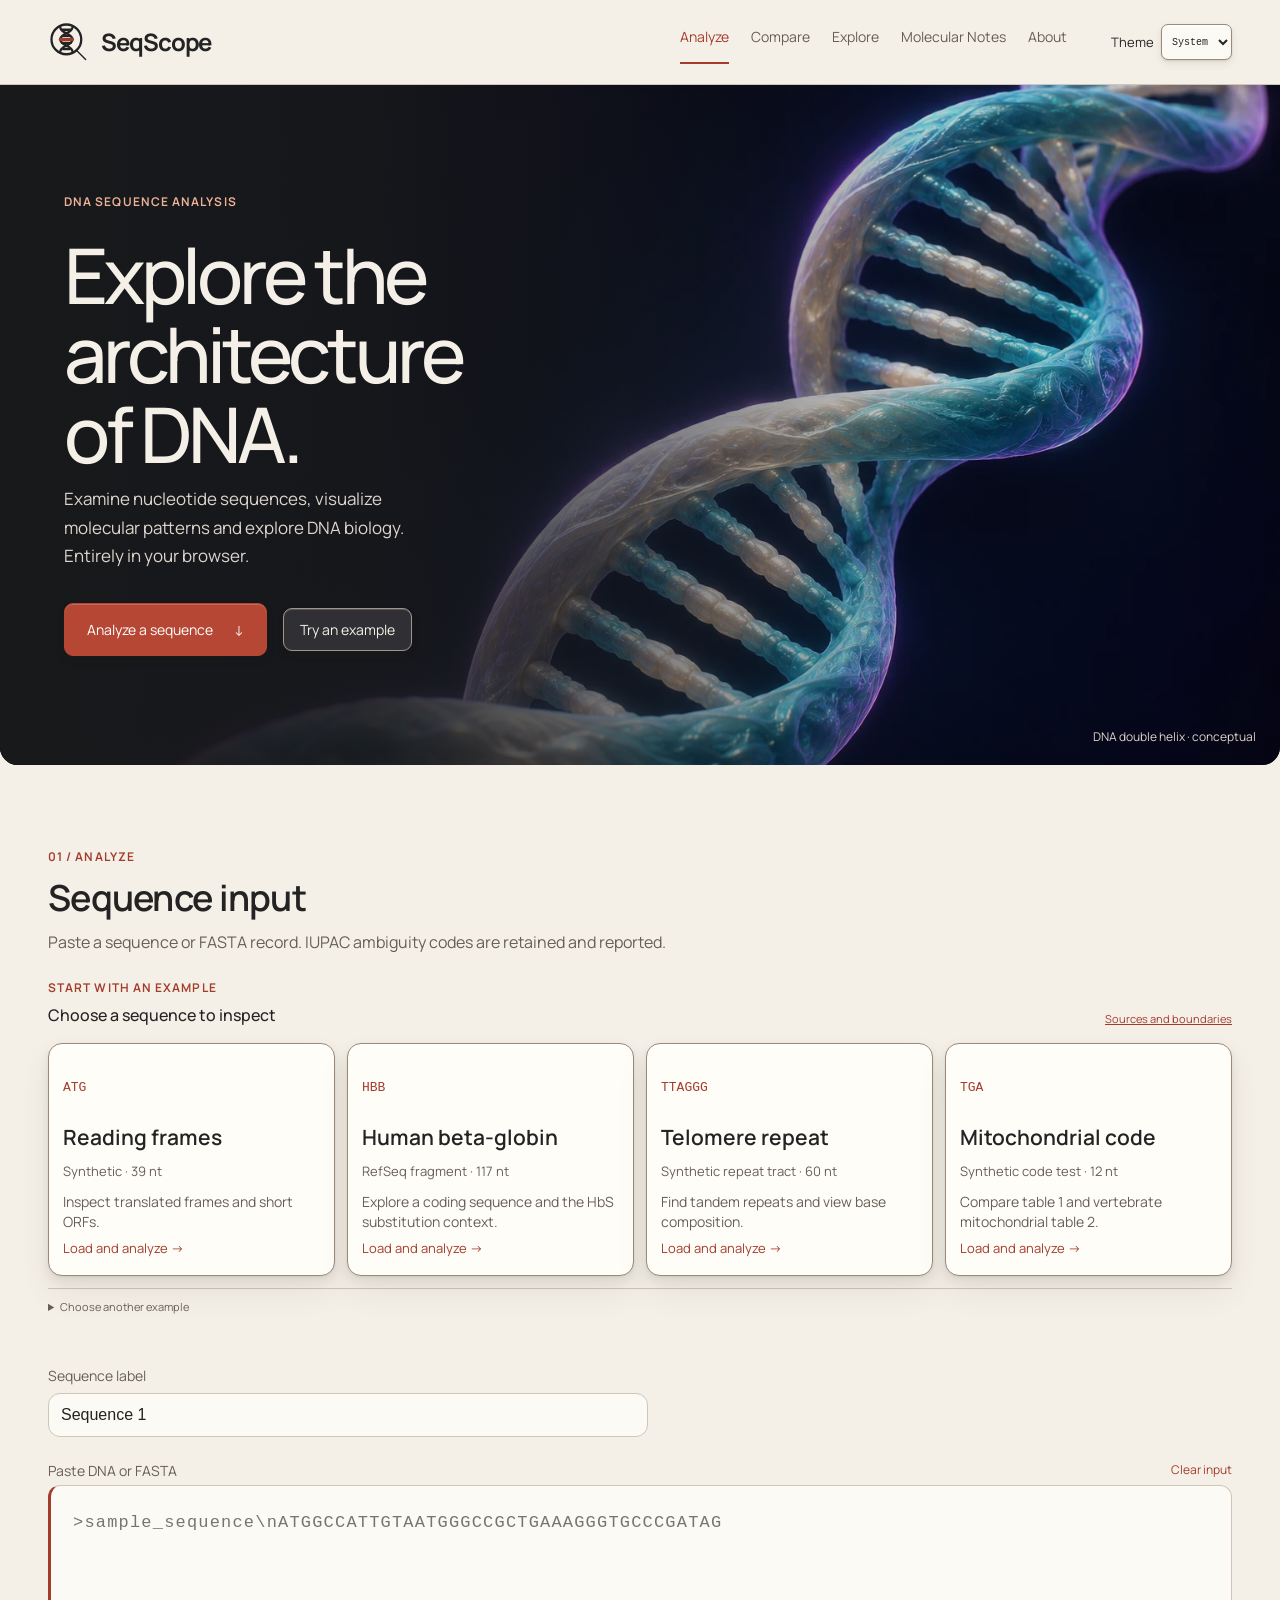
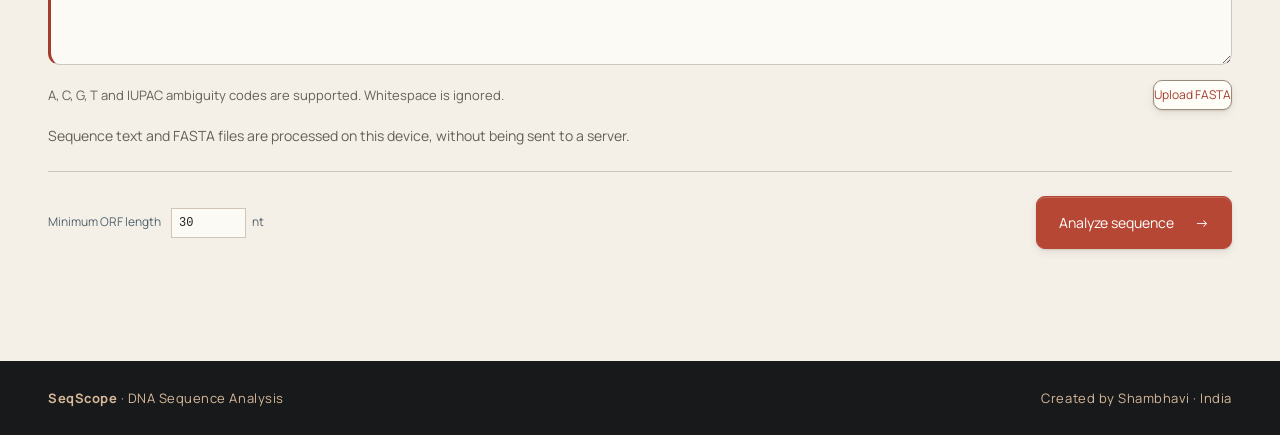
==== index.html @ b11b8412 "Correct molecular captions and implement verified teaching schematics" ====
<!doctype html>
<html lang="en">
<head>
  <meta charset="utf-8">
  <meta name="viewport" content="width=device-width, initial-scale=1">
  <meta name="theme-color" content="#18191b">
  <meta name="description" content="A local DNA analysis workspace for sequence composition, motifs, translation, ORFs and pairwise alignment.">
  <link rel="icon" href="assets/favicon.svg" type="image/svg+xml">
  <title>SeqScope | DNA Sequence Analysis</title>
  <script src="src/theme.js?v=readiness-1"></script>
  <link rel="stylesheet" href="styles.css?v=20261106-4">
<link rel="stylesheet" href="experience.css?v=1"><link rel="stylesheet" href="visual.css?v=release-2"><link rel="stylesheet" href="seqscope.css?v=caption-diagrams-2"><meta property="og:title" content="SeqScope | DNA Sequence Analysis"><meta property="og:description" content="Explore the architecture of DNA with browser-local sequence analysis."></head>
<body>
  <header class="topbar">
    <a class="brand" href="#analyze" aria-label="SeqScope home"><svg class="brand-mark" viewBox="0 0 48 48" aria-hidden="true"><circle class="scope-ring" cx="21" cy="21" r="17"/><path class="scope-handle" d="m33 34 10 10"/><g class="scope-dna"><path d="M14 7c0 7 14 7 14 14S14 28 14 35M28 7c0 7-14 7-14 14s14 7 14 14"/><path class="scope-pairs" d="M16 10h10m-9 7h8m-9 8h10m-9 7h8"/></g><path class="scope-target" d="M14 21h14"/></svg><span>Seq<span class="word-scope">Scope</span></span></a>
    <nav aria-label="Primary navigation"><a href="#analyze" data-route-link="analyze">Analyze</a><a href="#compare" data-route-link="compare">Compare</a><a href="#explore" data-route-link="explore">Explore</a><a href="#notes" data-route-link="notes">Molecular Notes</a><a href="#about" data-route-link="about">About</a></nav>
    <label class="theme-control" for="theme-select"><span>Theme</span><select id="theme-select" aria-label="Colour theme"><option value="system">System</option><option value="light">Light</option><option value="dark">Dark</option></select></label><span class="local-status"><i></i> LOCAL ANALYSIS</span>
  </header>
  <main id="top">
    <div class="app-view" id="view-analyze" data-view="analyze">
    <section class="intro">
      <div><p class="eyebrow">DNA SEQUENCE ANALYSIS</p><h1>Explore the<br>architecture<br>of DNA.</h1><p class="lede">Examine nucleotide sequences, visualize molecular patterns and explore DNA biology. Entirely in your browser.</p><div class="intro-actions"><a class="primary-button" href="#analysis">Analyze a sequence <span>↓</span></a><button class="secondary-button" id="try-example">Try an example</button></div></div>
<figure class="hero-art"><img src="assets/helix-hero.webp" width="1536" height="1024" alt="Conceptual artwork of a DNA double helix"><figcaption>DNA double helix · conceptual</figcaption></figure>
    </section>
    <section class="workspace" id="analysis" aria-labelledby="input-heading">
      <div class="section-head"><div><p class="eyebrow">01 / ANALYZE</p><h2 id="input-heading">Sequence input</h2><p class="section-copy">Paste a sequence or FASTA record. IUPAC ambiguity codes are retained and reported.</p></div></div>
      <div class="example-library"><div class="example-library-head"><div><p class="eyebrow">START WITH AN EXAMPLE</p><h3>Choose a sequence to inspect</h3></div><a href="#example-sources" class="subtle-link">Sources and boundaries</a></div><div class="example-cards"><button class="example-card" data-example="synthetic"><span class="example-glyph glyph-frame">ATG</span><strong>Reading frames</strong><small>Synthetic · 39 nt</small><span>Inspect translated frames and short ORFs.</span><b>Load and analyze →</b></button><button class="example-card" data-example="hbb"><span class="example-glyph glyph-hbb">HBB</span><strong>Human beta-globin</strong><small>RefSeq fragment · 117 nt</small><span>Explore a coding sequence and the HbS substitution context.</span><b>Load and analyze →</b></button><button class="example-card" data-example="telomere"><span class="example-glyph glyph-repeat">TTAGGG</span><strong>Telomere repeat</strong><small>Synthetic repeat tract · 60 nt</small><span>Find tandem repeats and view base composition.</span><b>Load and analyze →</b></button><button class="example-card" data-example="mt-code"><span class="example-glyph glyph-code">TGA</span><strong>Mitochondrial code</strong><small>Synthetic code test · 12 nt</small><span>Compare table 1 and vertebrate mitochondrial table 2.</span><b>Load and analyze →</b></button></div><details class="example-select-advanced"><summary>Choose another example</summary><div class="inline-controls"><select id="example-select"><option value="synthetic">Synthetic teaching sequence</option><option value="hbb">Human HBB reference coding fragment</option><option value="hbb-mut">Human HBB fragment with one coding variant</option><option value="telomere">Synthetic telomere repeat tract</option><option value="mt-code">Synthetic mitochondrial-code demonstration</option></select><button id="load-example" class="text-button">Load example</button><a href="#example-sources" class="subtle-link">Source details</a></div></details></div>
      <label class="field-label" for="sequence-name">Sequence label</label><input id="sequence-name" class="name-input" maxlength="80" value="Sequence 1" autocomplete="off">
      <div class="input-label-row"><label class="field-label" for="sequence-input">Paste DNA or FASTA</label><button id="clear-input" class="text-button" type="button">Clear input</button></div><textarea id="sequence-input" spellcheck="false" placeholder=">sample_sequence\nATGGCCATTGTAATGGGCCGCTGAAAGGGTGCCCGATAG" aria-describedby="input-help"></textarea>
      <div class="input-footer"><span id="input-help">A, C, G, T and IUPAC ambiguity codes are supported. Whitespace is ignored.</span><label class="upload-button" for="fasta-file">Upload FASTA<input id="fasta-file" type="file" accept=".fa,.fasta,.fna,.txt,text/plain" hidden></label></div>
      <p class="input-privacy">Sequence text and FASTA files are processed on this device, without being sent to a server.</p>
      <div class="controls"><label for="min-orf">Minimum ORF length <input id="min-orf" type="number" min="1" max="1000000" value="30"> nt</label><button id="analyze-btn" class="primary-button">Analyze sequence <span>→</span></button></div>
      <p id="error-message" class="error" role="alert" hidden></p>
    </section>
    </div>
    <div class="app-view" id="view-compare" data-view="compare" hidden><section class="workspace"><div class="section-head"><div><p class="eyebrow">SEQUENCE COMPARISON</p><h2>Compare two sequences</h2><p class="section-copy">Align complete inputs and inspect substitutions, gaps, and identity.</p></div></div><details class="compare-tool" id="compare" open><summary><span><small>GLOBAL ALIGNMENT</small>Needleman–Wunsch</span><span class="summary-hint">match +2 · mismatch −1 · gap −2</span></summary>
      <p class="note">A global alignment places both full sequences in one alignment. Scores: match +2, mismatch −1, gap −2. IUPAC symbols are compared literally. Each input is limited to 1,500 nt.</p>
      <div class="compare-inputs"><label class="field-label">Sequence A<textarea id="compare-a" class="small-sequence" spellcheck="false" placeholder="Paste first DNA sequence"></textarea></label><label class="field-label">Sequence B<textarea id="compare-b" class="small-sequence" spellcheck="false" placeholder="Paste second DNA sequence"></textarea></label></div>
      <div class="compare-actions"><button id="compare-btn" class="secondary-button">Align sequences</button><p id="compare-error" class="error" role="alert" hidden></p></div><div id="comparison-results" class="comparison-results" hidden></div>
    </details></section></div>
    <div class="app-view" id="view-analyze-results" data-view="analyze" hidden>
    <section id="results" class="results" hidden aria-live="polite">
      <div class="results-title"><div><p class="eyebrow">03 / RESULTS</p><h2 id="result-name">Sequence analysis</h2></div><div class="export-actions"><button id="copy-btn" class="secondary-button">Copy summary</button><button id="csv-btn" class="secondary-button">Download CSV</button><button id="fasta-btn" class="secondary-button">Download FASTA</button><button id="print-btn" class="secondary-button">Print report</button></div></div>
      <p id="export-status" class="note export-status" role="status" hidden></p>
      <div class="metrics" id="metrics"></div><div class="interpretation" id="interpretation"></div>
      <div class="result-grid"><article class="panel composition-panel"><div class="panel-head"><div><p class="eyebrow">COMPOSITION</p><h3>Nucleotide profile</h3></div><span class="unit">Full input distribution</span></div><div class="composition-layout"><div id="composition-chart" class="composition-chart" role="img" aria-label="Nucleotide composition chart"></div><div id="composition-legend" class="legend"></div></div><p class="note" id="composition-note"></p></article>
      <article class="panel"><div class="panel-head"><div><p class="eyebrow">STRANDS</p><h3>Transformations</h3></div></div><div id="transformations" class="transform-list"></div><p class="note">Coding-strand substitution and template-strand transcription are separate operations; both RNA sequences are shown 5′ to 3′. All DNA inputs are read 5′ to 3′. Template transcription reverse-complements the input before T-to-U substitution.</p></article></div>
      <div class="result-grid"><article class="panel gc-panel"><div class="panel-head"><div><p class="eyebrow">WINDOW PROFILE</p><h3>GC content</h3></div><label class="window-control">Window <input id="gc-window" type="number" min="3" value="30"> nt</label></div><div id="gc-chart" class="gc-chart"></div><p class="note">Each point is a complete window advanced by one nucleotide. Ambiguous bases are omitted from that window's denominator.</p></article>
      <article class="panel orf-panel"><div class="panel-head"><div><p class="eyebrow">CANDIDATE REGIONS</p><h3>Open reading frames</h3></div><span class="unit">ATG → in-frame stop</span></div><div id="orf-map"></div><p id="orf-interpretation" class="note"></p></article></div>
      <article class="panel frames-panel"><div class="panel-head"><div><p class="eyebrow">TRANSLATION</p><h3>Six reading frames</h3></div><label class="unit" for="genetic-code">Genetic code <select id="genetic-code"><option value="1">Table 1 · Standard</option><option value="2">Table 2 · Vertebrate mitochondrial</option></select></label></div><p class="note">Select a codon to inspect its translation and locate its nucleotides. Translation depends on the organism and cellular compartment. These are computational translations, not evidence of protein expression.</p><div id="codon-inspection" class="codon-inspection" aria-live="polite">Select a triplet below to inspect its translation.</div><div id="frames"></div></article>
      <div class="result-grid"><article class="panel"><div class="panel-head"><div><p class="eyebrow">CODON COUNTS</p><h3>Codon usage by frame</h3></div></div><label class="field-label" for="codon-frame">Reading frame</label><select id="codon-frame"><option>+1</option><option>+2</option><option>+3</option><option>−1</option><option>−2</option><option>−3</option></select><div id="codon-usage"></div></article>
      <article class="panel"><div class="panel-head"><div><p class="eyebrow">PATTERNS</p><h3>Motifs and repeats</h3></div></div><label class="field-label" for="motif-input">Exact motif (literal IUPAC symbols)</label><div class="inline-controls"><input id="motif-input" class="motif-input" value="ATG" maxlength="40"><label class="check-label"><input type="checkbox" id="motif-reverse"> Search reverse complement</label><button id="motif-btn" class="secondary-button">Find</button></div><p class="note">IUPAC codes match as literal symbols in this exact search. Ambiguous bases are not expanded.</p><div id="motif-results" class="motif-results"></div><div id="repeat-results" class="repeat-results"></div></article></div>
      <article class="panel sequence-panel" id="sequence-panel"><div class="panel-head"><div><p class="eyebrow">SEQUENCE VIEWER</p><h3>Positions, codons and complementary strand</h3></div><span id="sequence-length" class="unit"></span></div><p class="note">Top strand reads 5′ to 3′. Complement runs antiparallel, 3′ to 5′. Select a base or codon for details.</p><p id="sequence-inspector" class="inspector" aria-live="polite">Select a nucleotide or codon.</p><div id="sequence-view" class="sequence-view"></div></article>
      <div id="fasta-records" class="fasta-records" hidden></div>
    </section></div>
    <div class="app-view" id="view-notes" data-view="notes" hidden><section id="molecular-notes" class="editorial-section"><div class="gallery-intro"><div><h2>Inside the language of DNA.</h2><p>A curated collection of essential molecular biology concepts, with concise explanations and links to trusted scientific resources for further reading.</p><a class="secondary-button" href="#explore">Try the interactive explorers →</a></div><figure><img src="assets/chromatin-editorial.webp" width="1536" height="1024" loading="lazy" alt="Conceptual illustration of DNA wrapping around nucleosome-like histone assemblies"><figcaption>Molecular illustration · Not to scale</figcaption></figure></div><div class="notes-view-control" role="tablist" aria-label="Molecular Notes view"><button type="button" id="notes-reading" role="tab" data-notes-mode="reading" aria-selected="true" aria-controls="notes-reading-panel" tabindex="0">Reading</button><button type="button" id="notes-overview" role="tab" data-notes-mode="overview" aria-selected="false" aria-controls="notes-overview-panel" tabindex="-1">Overview</button></div><div id="notes-overview-panel" role="tabpanel" aria-labelledby="notes-overview" tabindex="0" hidden></div><div id="notes-reading-panel" role="tabpanel" aria-labelledby="notes-reading" tabindex="0"><section id="genetics-life" class="editorial-section life-section"><div class="section-head"><div><h2>Genetics in everyday life</h2><p class="section-copy">Examples of genetic variation interacting with cell biology and environment. These stories do not predict an individual's traits.</p></div></div>
      <div class="life-grid"><article class="life-card" id="note-lactase" data-summary="Regulatory changes can preserve lactase production into adulthood."><p class="eyebrow">DIGESTION</p><h3>Lactase persistence</h3><p>Adult lactase production is associated with regulatory variants in an enhancer within <i>MCM6</i> that influences nearby <i>LCT</i> expression. Different persistence-associated variants arose in distinct populations; the European −13910C&gt;T variant is not a universal marker.</p><div class="further-reading" role="group" aria-label="Further reading: Lactase persistence"><p class="reading-label">Further reading</p><ul><li><a href="https://pmc.ncbi.nlm.nih.gov/articles/PMC12336946/" target="_blank" rel="noreferrer">The molecular basis of lactase persistence · Cohen et al.<span aria-hidden="true">&nbsp;↗</span></a></li><li><a data-source="21836184" href="https://doi.org/10.1093/molbev/msr190" target="_blank" rel="noreferrer">Lactase persistence across the Indian subcontinent · Gallego Romero et al., 2012<span aria-hidden="true">&nbsp;↗</span></a></li></ul></div></article><article class="life-card" id="note-caffeine" data-summary="Enzymes, environment and genetic variation shape caffeine metabolism."><p class="eyebrow">METABOLISM</p><h3>Caffeine processing</h3><p><i>CYP1A2</i> encodes a major enzyme involved in caffeine metabolism. Genetic differences can contribute to enzyme activity, while smoking, medicines, diet, and other conditions can also affect it. A variant alone cannot predict how an individual will feel after caffeine.</p><div class="further-reading" role="group" aria-label="Further reading: Caffeine processing"><p class="reading-label">Further reading</p><ul><li><a href="https://pubmed.ncbi.nlm.nih.gov/10233211/" target="_blank" rel="noreferrer">CYP1A2 variation and caffeine metabolism<span aria-hidden="true">&nbsp;↗</span></a></li></ul></div></article><article class="life-card" id="note-olfaction" data-summary="Olfactory-receptor variation contributes to differences in aroma perception."><p class="eyebrow">SENSORY PERCEPTION</p><h3>Coriander aroma perception</h3><p>A genome-wide association study linked a variant near olfactory-receptor genes, including <i>OR6A2</i>, to reported soapy aroma perception in a European-ancestry cohort. The association was modest and does not determine whether someone likes coriander.</p><div class="further-reading" role="group" aria-label="Further reading: Coriander aroma perception"><p class="reading-label">Further reading</p><ul><li><a href="https://link.springer.com/article/10.1186/2044-7248-1-22" target="_blank" rel="noreferrer">Genetic variation in coriander aroma perception · Eriksson et al.<span aria-hidden="true">&nbsp;↗</span></a></li></ul></div></article><article class="life-card" id="note-pigmentation" data-summary="Many genes influence pigmentation; eye and skin colour are distinct traits."><p class="eyebrow">PIGMENTATION</p><h3>Pigmentation involves many genes</h3><p>Variation near <i>HERC2</i> can influence expression of <i>OCA2</i>, which affects melanin production. Many genes contribute to eye colour, so simple dominant-recessive charts cannot capture the full range of human variation. Skin pigmentation is a distinct trait; collaborative research on South Asian cohorts has linked variation in <i>SLC24A5</i> to skin pigmentation.</p><div class="further-reading" role="group" aria-label="Further reading: Pigmentation involves many genes"><p class="reading-label">Further reading</p><ul><li><a href="https://medlineplus.gov/genetics/understanding/traits/eyecolor/" target="_blank" rel="noreferrer">The genetics of eye colour · MedlinePlus Genetics<span aria-hidden="true">&nbsp;↗</span></a></li><li><a data-source="24244186" href="https://doi.org/10.1371/journal.pgen.1003912" target="_blank" rel="noreferrer">SLC24A5 and South Asian skin pigmentation · Basu Mallick et al., 2013<span aria-hidden="true">&nbsp;↗</span></a></li></ul></div></article><article class="life-card" id="note-hbb" data-summary="A coding substitution changes one beta-globin residue."><p class="eyebrow">HEMOGLOBIN</p><h3>A change in <i>HBB</i></h3><p>The HbS coding variant changes a glutamate codon to valine in beta-globin. It demonstrates how one coding substitution changes a protein sequence; health outcomes depend on genotype and physiology, not on a single isolated sequence result.</p><div class="further-reading" role="group" aria-label="Further reading: A change in HBB"><p class="reading-label">Further reading</p><ul><li><a href="https://pubmed.ncbi.nlm.nih.gov/20301551/" target="_blank" rel="noreferrer">Sickle cell disease · GeneReviews<span aria-hidden="true">&nbsp;↗</span></a></li></ul></div></article></div>
    </section>
<div class="section-head concepts-heading"><div><h2>Essential concepts</h2></div></div>
      <div class="note-grid"><article class="editorial-card" id="note-alphabet" data-summary="Four standard bases encode information; ambiguity symbols preserve uncertainty."><span class="note-index">01</span><h3>Four bases, one alphabet</h3><div class="note-body"><p>DNA can carry very different information without changing its basic chemical construction. Each nucleotide contains a deoxyribose sugar, a phosphate group and one of four standard bases: adenine, thymine, guanine or cytosine. The sugar–phosphate backbone repeats; the changing base order carries sequence information.</p><p>Base order and biological context determine how a sequence is interpreted. A fragment may be coding, regulatory, repetitive or other DNA, rather than automatically being a gene. IUPAC symbols such as N record an unspecified base, preserving uncertainty instead of inventing a fifth standard base. RNA uses a related alphabet, usually with uracil instead of thymine.</p><div class="further-reading" role="group" aria-label="Further reading: Four bases, one alphabet"><p class="reading-label">Further reading</p><ul><li><a href="https://www.ncbi.nlm.nih.gov/books/NBK26821/" target="_blank" rel="noreferrer">DNA structure and function · Molecular Biology of the Cell<span aria-hidden="true">&nbsp;↗</span></a></li><li><a data-source="nptel-molecular" href="https://nptel.ac.in/courses/102103341" target="_blank" rel="noreferrer">DNA and RNA mechanisms · NPTEL, IIT Guwahati<span aria-hidden="true">&nbsp;↗</span></a></li><li><a href="https://iubmb.qmul.ac.uk/misc/naseq.html" target="_blank" rel="noreferrer">Symbols for incompletely specified sequences · IUPAC–IUB recommendations<span aria-hidden="true">&nbsp;↗</span></a></li></ul></div></div></article>
      <article class="editorial-card" id="note-pairing" data-summary="Complementarity depends on pairing geometry and molecular interactions."><span class="note-index">02</span><h3>Pairing is selective</h3><div class="note-body"><p>In a canonical DNA duplex, adenine pairs with thymine and guanine with cytosine. Each pair combines a purine with a pyrimidine, maintaining a similar width across the helix. Their compatible geometry and hydrogen-bonding patterns help distinguish a correct partner from a mismatch.</p><p>A:T pairs form two canonical hydrogen bonds and G:C pairs form three, but bond counting alone does not explain duplex stability. Interactions between stacked bases, sequence order, salt and temperature also matter. Complementarity allows one strand to guide copying or repair of its partner; it does not mean every mismatch is immediately corrected.</p><figure class="teaching-figure" data-schematic="pairing"></figure><a class="concept-tool-link" href="#base-pairing">Inspect complementary base pairs <span aria-hidden="true">→</span></a><div class="further-reading" role="group" aria-label="Further reading: Pairing is selective"><p class="reading-label">Further reading</p><ul><li><a href="https://www.ncbi.nlm.nih.gov/books/NBK26821/" target="_blank" rel="noreferrer">DNA structure and function · Molecular Biology of the Cell<span aria-hidden="true">&nbsp;↗</span></a></li><li><a data-source="nptel-molecular" href="https://nptel.ac.in/courses/102103341" target="_blank" rel="noreferrer">DNA and RNA mechanisms · NPTEL, IIT Guwahati<span aria-hidden="true">&nbsp;↗</span></a></li></ul></div></div></article>
      <article class="editorial-card" id="note-helix" data-summary="Grooves expose sequence information on the surface of a flexible helix."><span class="note-index">03</span><h3>The helix has a regular geometry</h3><div class="note-body"><p>The common B form of DNA is a right-handed double helix. Base pairs stack toward its interior, while the sugar–phosphate backbones face the surrounding solution. The arrangement creates major and minor grooves with different patterns of exposed chemical groups.</p><p>These grooves help explain how proteins can recognize particular DNA sequences without separating the entire duplex: different base pairs present distinguishable chemical surfaces. DNA is also flexible enough to bend and form supercoils. Its local shape depends on sequence, hydration and interactions with other molecules, so a regular helix is a useful structural model rather than a rigid shape shared by all DNA under every condition.</p><div class="further-reading" role="group" aria-label="Further reading: The helix has a regular geometry"><p class="reading-label">Further reading</p><ul><li><a href="https://www.ncbi.nlm.nih.gov/books/NBK26821/" target="_blank" rel="noreferrer">DNA structure and function · Molecular Biology of the Cell<span aria-hidden="true">&nbsp;↗</span></a></li><li><a data-source="nptel-molecular" href="https://nptel.ac.in/courses/102103341" target="_blank" rel="noreferrer">DNA and RNA mechanisms · NPTEL, IIT Guwahati<span aria-hidden="true">&nbsp;↗</span></a></li></ul></div></div></article>
      <article class="editorial-card" id="note-orientation" data-summary="Antiparallel strands explain why a complement and reverse complement differ."><span class="note-index">04</span><h3>Strands run in opposite directions</h3><div class="note-body"><p>A DNA duplex has two chemical directions, not just two strands. The 5′ and 3′ labels refer to numbered carbon atoms in the sugar. The strands are antiparallel: one runs 5′ to 3′ while its partner runs 3′ to 5′. DNA polymerases add nucleotides at a growing strand’s 3′ end, so new DNA is synthesized 5′ to 3′.</p><p>This explains why reversing a sequence is not the same as taking its reverse complement. Complementary bases aligned beneath the input run in the opposite direction. To write that partner in the usual 5′-to-3′ convention, both its bases and their order must be changed. The distinction matters whenever two sequences are compared.</p><div class="strand-example" role="img" aria-label="Input 5′ ATGC 3′ paired with complement 3′ TACG 5′; its reverse complement is 5′ GCAT 3′"><code>5′ ATGC 3′</code><code>3′ TACG 5′</code><span>Reverse complement, written 5′ → 3′</span><code>5′ GCAT 3′</code></div><div class="further-reading" role="group" aria-label="Further reading: Strands run in opposite directions"><p class="reading-label">Further reading</p><ul><li><a href="https://www.ncbi.nlm.nih.gov/books/NBK26821/" target="_blank" rel="noreferrer">DNA structure and function · Molecular Biology of the Cell<span aria-hidden="true">&nbsp;↗</span></a></li><li><a data-source="nptel-molecular" href="https://nptel.ac.in/courses/102103341" target="_blank" rel="noreferrer">DNA and RNA mechanisms · NPTEL, IIT Guwahati<span aria-hidden="true">&nbsp;↗</span></a></li></ul></div></div></article>
      <article class="editorial-card" id="note-replication" data-summary="One synthesis direction produces leading and lagging strands."><span class="note-index">05</span><h3>Replication copies both strands</h3><div class="note-body"><p>DNA polymerases synthesize only 5′ to 3′. How can a moving replication fork copy two antiparallel templates? One new strand grows continuously toward the fork; the other is assembled in short Okazaki fragments, each synthesized in the same chemical direction.</p><p>Helicases open the duplex, primase supplies primers and polymerases extend them using complementary bases. After primer removal and replacement, ligase joins adjacent fragments. Each daughter duplex retains one parental strand and one new strand: semiconservative replication. Proofreading and repair reduce copying errors without eliminating them. Forks can also stall; RECQL5 research examines how fork remodelling is regulated under replication stress.</p><figure class="teaching-figure" data-schematic="replication"></figure><div class="further-reading" role="group" aria-label="Further reading: Replication copies both strands"><p class="reading-label">Further reading</p><ul><li><a href="https://www.ncbi.nlm.nih.gov/books/NBK26850/" target="_blank" rel="noreferrer">DNA replication mechanisms · Molecular Biology of the Cell<span aria-hidden="true">&nbsp;↗</span></a></li><li><a data-source="41099703" href="https://doi.org/10.1093/nar/gkaf1019" target="_blank" rel="noreferrer">RECQL5 and stalled replication forks · Nagraj et al., 2025<span aria-hidden="true">&nbsp;↗</span></a></li></ul></div></div></article>
      <article class="editorial-card" id="note-transcription" data-summary="Template choice determines the RNA copied from a DNA interval."><span class="note-index">06</span><h3>Transcription makes an RNA copy</h3><div class="note-body"><p>RNA polymerase uses one DNA strand as a template, reading it 3′ to 5′ while building RNA 5′ to 3′. For the transcribed interval, the RNA resembles the coding strand, with U replacing T. The choice of template depends on the gene; either chromosomal strand can serve as a template in different regions.</p><p>This is why coding-strand T-to-U substitution and template-strand transcription are different operations. Eukaryotic protein-coding transcripts are also processed before translation. Transcription changes DNA supercoiling; studies in mycobacteria connect active transcription with recruitment of topoisomerases, enzymes that manage DNA torsional stress.</p><figure class="teaching-figure" data-schematic="transcription"></figure><div class="further-reading" role="group" aria-label="Further reading: Transcription makes an RNA copy"><p class="reading-label">Further reading</p><ul><li><a href="https://www.ncbi.nlm.nih.gov/books/NBK26887/" target="_blank" rel="noreferrer">DNA transcription and RNA processing · Molecular Biology of the Cell<span aria-hidden="true">&nbsp;↗</span></a></li><li><a data-source="nptel-expression" href="https://nptel.ac.in/courses/104108056" target="_blank" rel="noreferrer">Eukaryotic gene expression · NPTEL, IISc<span aria-hidden="true">&nbsp;↗</span></a></li><li><a data-source="28463980" href="https://doi.org/10.1371/journal.pgen.1006754" target="_blank" rel="noreferrer">Transcription and DNA topology · Ahmed et al., 2017<span aria-hidden="true">&nbsp;↗</span></a></li></ul></div></div></article>
      <article class="editorial-card" id="note-translation" data-summary="Changing the starting position changes codons and their translation."><span class="note-index">07</span><h3>Codons depend on a frame</h3><div class="note-body"><p>The same letters can give different triplets if reading begins one base later. Ribosomes read mRNA as consecutive, non-overlapping codons; initiation machinery establishes the biological reading frame. This is why six computational translations of a DNA fragment are possibilities to inspect, rather than six demonstrated proteins.</p><p>AUG can initiate translation and also specifies methionine within a protein. In the standard code, 61 codons specify amino acids and three signal termination. Several codons can encode the same amino acid, but a codon’s meaning depends on the genetic code in use. Some organelles and microbes use alternatives. An ATG-to-stop interval alone cannot establish expression or function.</p><figure class="teaching-figure" data-schematic="frames"></figure><a class="concept-tool-link" href="#codon-builder">Build and inspect an RNA codon <span aria-hidden="true">→</span></a><div class="further-reading" role="group" aria-label="Further reading: Codons depend on a frame"><p class="reading-label">Further reading</p><ul><li><a href="https://www.ncbi.nlm.nih.gov/Taxonomy/Utils/wprintgc.cgi" target="_blank" rel="noreferrer">Standard and alternative genetic codes · NCBI<span aria-hidden="true">&nbsp;↗</span></a></li><li><a href="https://www.ncbi.nlm.nih.gov/books/NBK26829/" target="_blank" rel="noreferrer">From RNA to protein · Molecular Biology of the Cell<span aria-hidden="true">&nbsp;↗</span></a></li></ul></div></div></article>
      <article class="editorial-card" id="note-chromatin" data-summary="Nucleosomes compact DNA while regulated remodelling alters access."><span class="note-index">08</span><h3>Chromatin packages long DNA</h3><div class="note-body"><p>Packing DNA creates an access problem: the same molecule must be compact enough to fit and accessible enough to be read, copied and repaired. Eukaryotic DNA associates with proteins as chromatin. In its repeating nucleosome unit, DNA wraps around an octamer of histone proteins.</p><p>Packaging is therefore adjustable rather than permanent sealing. Remodelling complexes reposition nucleosomes, while histone variants and chemical modifications can alter interactions. These features influence access without forming a universal on/off code for genes. Work on a rice histone H4 variant illustrates how histone composition and acetylation can influence stress responses in one biological setting.</p><div class="further-reading" role="group" aria-label="Further reading: Chromatin packages long DNA"><p class="reading-label">Further reading</p><ul><li><a data-source="nptel-expression" href="https://nptel.ac.in/courses/104108056" target="_blank" rel="noreferrer">Eukaryotic gene expression · NPTEL, IISc<span aria-hidden="true">&nbsp;↗</span></a></li><li><a data-source="40200022" href="https://doi.org/10.1038/s41477-025-01974-2" target="_blank" rel="noreferrer">Histone H4 variation and salt stress in rice · Gandhivel et al., 2025<span aria-hidden="true">&nbsp;↗</span></a></li><li><a href="https://www.ncbi.nlm.nih.gov/books/NBK26834/" target="_blank" rel="noreferrer">Chromosomal DNA and chromatin · Molecular Biology of the Cell<span aria-hidden="true">&nbsp;↗</span></a></li></ul></div></div></article>
      <article class="editorial-card" id="note-repeats" data-summary="Repeated patterns can reflect chromosome structure or mobile-element history."><span class="note-index">09</span><h3>Repeats can be functional or mobile</h3><div class="note-body"><p>Repeated DNA is organized in several ways. Tandem repeats place copies next to one another, while interspersed repeats occur at separated genomic locations. Many interspersed repeats derive from transposable elements, sequences capable of moving or generating new copies through DNA- or RNA-based mechanisms; many surviving copies are no longer mobile.</p><p>Repeats can contribute to chromosome structure, regulation or variation, but finding a repeated pattern does not establish its function. Telomeres contain characteristic tandem repeats. Transposable-element sequences have also been used to develop genomic markers in foxtail millet. A repeat search detects sequence patterns, not the complete biological identity of a region.</p><div class="direction-diagram"><code>TTAGGG · TTAGGG · TTAGGG</code><small>synthetic display of a telomere motif</small></div><div class="further-reading" role="group" aria-label="Further reading: Repeats can be functional or mobile"><p class="reading-label">Further reading</p><ul><li><a href="https://www.genome.gov/genetics-glossary/Tandem-Repeat" target="_blank" rel="noreferrer">Tandem repeats · NHGRI genetics glossary<span aria-hidden="true">&nbsp;↗</span></a></li><li><a data-source="25428892" href="https://doi.org/10.1093/dnares/dsu039" target="_blank" rel="noreferrer">Transposable-element markers in foxtail millet · Yadav et al., 2015<span aria-hidden="true">&nbsp;↗</span></a></li></ul></div></div></article>
      <article class="editorial-card" id="note-evolution" data-summary="Sequence variation supports evolutionary inference when context is sufficient."><span class="note-index">10</span><h3>Variation records evolutionary history</h3><div class="note-body"><p>Mutations generate new sequence variants. Recombination reshuffles existing variation, while inheritance, genetic drift and natural selection influence which variants persist. Comparing homologous sequences across many genomic regions can help researchers reconstruct relationships and population history.</p><p>Those inferences require appropriate sampling, models and genomic context. A shared allele can reflect common ancestry, gene flow or other processes, and a single similarity score cannot distinguish them. Variant resources such as IndiGenomes provide data for studying diversity across samples. They also show why a reference sequence is a comparison standard, rather than a complete description of every individual’s genome.</p><a class="concept-tool-link" href="#compare">Compare two sequences <span aria-hidden="true">→</span></a><div class="further-reading" role="group" aria-label="Further reading: Variation records evolutionary history"><p class="reading-label">Further reading</p><ul><li><a href="https://www.ncbi.nlm.nih.gov/books/NBK21122/" target="_blank" rel="noreferrer">Molecular phylogenetics · Genomes<span aria-hidden="true">&nbsp;↗</span></a></li><li><a data-source="33095885" href="https://doi.org/10.1093/nar/gkaa923" target="_blank" rel="noreferrer">IndiGenomes variant catalogue · Jain et al., 2021<span aria-hidden="true">&nbsp;↗</span></a></li></ul></div></div></article>
      <article class="editorial-card" id="note-mutations" data-summary="A variant can affect a protein, gene regulation or neither in a given context."><span class="note-index">11</span><h3>Mutations can affect different levels</h3><div class="note-body"><p>A sequence change has meaning only in context. Within a coding region, a substitution can preserve an amino acid, replace it, introduce a stop or remove an existing stop. A synonymous change preserves the encoded amino acid, but it is not automatically biologically silent: RNA processing or translation can still be affected.</p><p>An insertion or deletion can shift a coding reading frame when its length is not divisible by three. Other variants affect splice sites, regulatory regions or much larger chromosome segments. Their consequences depend on the transcript, genomic location and organism. Detecting a difference alone does not establish disease, altered function or a clinical interpretation.</p><div class="direction-diagram"><code>GAG → GTG</code><small>Glu → Val in the HBB example</small></div><a class="concept-tool-link" href="#mutation-lab">Explore the HBB substitution example <span aria-hidden="true">→</span></a><div class="further-reading" role="group" aria-label="Further reading: Mutations can affect different levels"><p class="reading-label">Further reading</p><ul><li><a data-source="nptel-molecular" href="https://nptel.ac.in/courses/102103341" target="_blank" rel="noreferrer">DNA and RNA mechanisms · NPTEL, IIT Guwahati<span aria-hidden="true">&nbsp;↗</span></a></li><li><a data-source="36813834" href="https://doi.org/10.1038/s10038-023-01131-7" target="_blank" rel="noreferrer">Structural variation in 1,029 Indian genomes · Divakar et al., 2023<span aria-hidden="true">&nbsp;↗</span></a></li></ul></div></div></article>
      <article class="editorial-card" id="note-splicing" data-summary="Alternative RNA processing can produce different transcripts from one region."><span class="note-index">12</span><h3>One DNA region can make different RNAs</h3><div class="note-body"><p>A gene’s DNA sequence need not change for its RNA output to change. A typical eukaryotic protein-coding precursor RNA contains exons and introns. The spliceosome recognizes RNA signals, removes introns and joins exons; alternative choices can produce different mature transcripts in different tissues or developmental stages.</p><p>More RNA forms do not automatically mean more distinct proteins. Some transcripts differ only in untranslated regions; others are degraded. RNA sequences and RNA-binding proteins regulate splice choices. Studies linking methylation with splicing examine another regulatory layer, but correlation alone cannot show that a chemical mark caused a particular splice decision.</p><div class="further-reading" role="group" aria-label="Further reading: One DNA region can make different RNAs"><p class="reading-label">Further reading</p><ul><li><a data-source="nptel-expression" href="https://nptel.ac.in/courses/104108056" target="_blank" rel="noreferrer">Eukaryotic gene expression · NPTEL, IISc<span aria-hidden="true">&nbsp;↗</span></a></li><li><a data-source="31965981" href="https://doi.org/10.1007/s12038-019-9977-0" target="_blank" rel="noreferrer">Methylation and alternative splicing under hypoxia · Pant et al., 2020<span aria-hidden="true">&nbsp;↗</span></a></li><li><a href="https://www.ncbi.nlm.nih.gov/books/NBK26887/" target="_blank" rel="noreferrer">RNA processing and splicing · Molecular Biology of the Cell<span aria-hidden="true">&nbsp;↗</span></a></li></ul></div></div></article></div>


    <details class="foundations"><summary>Foundational reading and sequence data resources</summary><p>Teaching resources and original studies are linked beside the topics they support. These additional references cover general mechanisms and the exact reference sequence used in the analyzer.</p><ul><li><a data-source="nptel-molecular" href="https://nptel.ac.in/courses/102103341" target="_blank" rel="noreferrer">Molecular biology · Vishal Trivedi, IIT Guwahati · NPTEL ↗</a></li><li><a data-source="nptel-expression" href="https://nptel.ac.in/courses/104108056" target="_blank" rel="noreferrer">Eukaryotic gene expression · P. N. Rangarajan, IISc · NPTEL ↗</a></li><li><a href="https://www.ncbi.nlm.nih.gov/books/NBK26821/" target="_blank" rel="noreferrer">DNA structure and replication · Molecular Biology of the Cell, NCBI Bookshelf ↗</a></li><li><a href="https://www.ncbi.nlm.nih.gov/books/NBK26887/" target="_blank" rel="noreferrer">Gene expression · Molecular Biology of the Cell, NCBI Bookshelf ↗</a></li><li><a data-source="inda" href="https://ibdc.dbt.gov.in/inda/" target="_blank" rel="noreferrer">Indian Nucleotide Data Archive · IBDC ↗</a></li><li><a data-source="genomeindia" href="https://inda.rcb.ac.in/genomeindia/loadindex" target="_blank" rel="noreferrer">GenomeIndia data resource · IBDC ↗</a></li></ul><p>Research examples illustrate particular organisms, cohorts or experiments. They do not infer traits, disease or ancestry from a sequence entered here.</p></details>
    <section id="example-sources" class="sources-section"><p class="eyebrow">EXAMPLE SEQUENCE SOURCES</p><p><strong>Synthetic teaching sequence:</strong> constructed for this workspace; not a biological reference record. <strong>HBB coding fragment:</strong> Homo sapiens <i>HBB</i> mRNA RefSeq NM_000518.5, transcript positions 51–167, corresponding to coding positions 1–117. Positive transcript orientation, frame +1. This spliced coding fragment is not a genomic interval or complete CDS. <strong>HBB variant:</strong> the same fragment with coding position 20 changed A&gt;T (c.20A&gt;T; rs334). <strong>Telomere tract:</strong> synthetic 60-nt sequence consisting of ten TTAGGG repeats, not a genome reference. <strong>Mitochondrial-code example:</strong> synthetic 12-nt demonstration of codon reassignment, not a mitochondrial sequence. Reference record: <a href="https://www.ncbi.nlm.nih.gov/nuccore/NM_000518.5" target="_blank" rel="noreferrer">NCBI RefSeq NM_000518.5 ↗</a>.</p></section>
      <section id="curious-dna" class="curious-section"><div class="section-head genomics-heading"><div><h2>Genomic structure, variation and regulation</h2><p class="section-copy">Research findings that show how varied DNA and gene expression can be.</p></div></div><div class="curious-grid">
      <article class="curious-card fact-illustrated" id="note-genome-size" data-summary="Genome size does not directly measure organismal complexity."><span class="fact-mark">01</span><div class="genomic-body"><h3>The human genome is not the largest</h3><p>Genome size does not track organismal complexity. Several plants and lungfish have genomes many times larger than ours, often because repetitive DNA and transposable elements accumulated over evolutionary time.</p><div class="further-reading" role="group" aria-label="Further reading: The human genome is not the largest"><p class="reading-label">Further reading</p><ul><li><a href="https://pmc.ncbi.nlm.nih.gov/articles/PMC4571570/" target="_blank" rel="noreferrer">Genome-size evolution and the C-value enigma · Elliott &amp; Gregory<span aria-hidden="true">&nbsp;↗</span></a></li></ul></div></div></article>
      <article class="curious-card fact-illustrated" id="note-rna-editing" data-summary="Some cephalopods extensively edit RNA without changing the underlying DNA."><span class="fact-mark">02</span><div class="genomic-body"><h3>Octopuses edit many neural RNAs</h3><p>Some coleoid cephalopods show extensive A-to-I RNA editing in nervous-system transcripts. This changes RNA messages after transcription; it does not rewrite the underlying genomic DNA sequence.</p><details class="concept-schematic"><summary>View schematic</summary><img class="atlas-specimen" src="assets/atlas-editing.svg" width="300" height="160" loading="lazy" alt="rna editing scientific schematic"></details><div class="further-reading" role="group" aria-label="Further reading: Octopuses edit many neural RNAs"><p class="reading-label">Further reading</p><ul><li><a href="https://pubmed.ncbi.nlm.nih.gov/28388405/" target="_blank" rel="noreferrer">Neural RNA editing in cephalopods · Cell<span aria-hidden="true">&nbsp;↗</span></a></li></ul></div></div></article>
      <article class="curious-card fact-illustrated" id="note-retroviruses" data-summary="Ancient viral integrations survive as inherited genomic sequences."><span class="fact-mark">03</span><div class="genomic-body"><h3>Ancient viruses left genomic traces</h3><p>Endogenous retroviruses are remnants of retroviral integrations inherited through the germ line. In humans they account for a substantial portion of the genome, though most copies no longer produce infectious virus.</p><details class="concept-schematic"><summary>View schematic</summary><svg class="fact-illustration" viewBox="0 0 120 64" preserveAspectRatio="xMidYMid meet" role="img" aria-label="Schematic of a viral sequence integrated in a chromosome"><use x="0" y="0" width="120" height="64" href="assets/curious-figures.svg#viral-trace"></use></svg></details><div class="further-reading" role="group" aria-label="Further reading: Ancient viruses left genomic traces"><p class="reading-label">Further reading</p><ul><li><a href="https://www.nature.com/articles/nrg3199" target="_blank" rel="noreferrer">Endogenous viruses and host biology · Feschotte &amp; Gilbert<span aria-hidden="true">&nbsp;↗</span></a></li></ul></div></div></article>
      <article class="curious-card fact-illustrated" id="note-telomeres" data-summary="Chromosome ends combine repetitive DNA with protective proteins."><span class="fact-mark">04</span><div class="genomic-body"><h3>Telomeres are repetitive end caps</h3><p>Human telomeres contain tandem TTAGGG repeats and associated proteins. They help protect chromosome ends, but their length varies among cells and changes with cell division, age, and other factors. Telomeric DNA can also form G-quadruplex folds under suitable conditions.</p><button class="fact-action" data-load-sequence="telomere">Try this repeat in Analyzer</button><details class="concept-schematic"><summary>View schematic</summary><img class="atlas-specimen" src="assets/atlas-repeat.svg" width="300" height="160" loading="lazy" alt="telomere scientific schematic"></details><div class="further-reading" role="group" aria-label="Further reading: Telomeres are repetitive end caps"><p class="reading-label">Further reading</p><ul><li><a href="https://www.yourgenome.org/theme/what-is-a-telomere/" target="_blank" rel="noreferrer">Telomere structure and function · Wellcome Connecting Science<span aria-hidden="true">&nbsp;↗</span></a></li><li><a data-source="30247678" href="https://doi.org/10.1093/nar/gky854" target="_blank" rel="noreferrer">Recognition of telomeric G-quadruplex DNA · Ghosh &amp; Singh, 2018<span aria-hidden="true">&nbsp;↗</span></a></li></ul></div></div></article>
      <article class="curious-card fact-illustrated" id="note-quadruplex" data-summary="Guanine-rich sequences can form structures beyond the double helix."><span class="fact-mark">05</span><div class="genomic-body"><h3>Guanine-rich DNA can fold into four-stranded structures</h3><p>Some G-rich sequences can form G-quadruplex structures stabilized by monovalent cations under suitable conditions. Whether a predicted motif folds in a cell depends on sequence context and molecular environment.</p><details class="concept-schematic"><summary>View schematic</summary><img class="atlas-specimen" src="assets/atlas-quadruplex.svg" width="300" height="160" loading="lazy" alt="quadruplex scientific schematic"></details><div class="further-reading" role="group" aria-label="Further reading: Guanine-rich DNA can fold into four-stranded structures"><p class="reading-label">Further reading</p><ul><li><a href="https://doi.org/10.1093/nar/gkv862" target="_blank" rel="noreferrer">G-quadruplexes and their regulatory roles · Rhodes &amp; Lipps<span aria-hidden="true">&nbsp;↗</span></a></li><li><a data-source="33084858" href="https://doi.org/10.1093/dnares/dsaa024" target="_blank" rel="noreferrer">BG4 antibody specificity for G-quadruplexes · Javadekar et al., 2020<span aria-hidden="true">&nbsp;↗</span></a></li></ul></div></div></article>
      <article class="curious-card fact-illustrated" id="note-mitochondria" data-summary="Codon meanings can differ between nuclear and mitochondrial genetic codes."><span class="fact-mark">06</span><div class="genomic-body"><h3>Mitochondria use a modified genetic code</h3><p>Vertebrate mitochondrial translation differs from the standard code: UGA encodes tryptophan, while AGA and AGG are stops. A sequence must be translated using the code appropriate to its source.</p><details class="concept-schematic"><summary>View schematic</summary><img class="atlas-specimen" src="assets/atlas-code.svg" width="300" height="160" loading="lazy" alt="mitochondrial code scientific schematic"></details><div class="further-reading" role="group" aria-label="Further reading: Mitochondria use a modified genetic code"><p class="reading-label">Further reading</p><ul><li><a href="https://www.ncbi.nlm.nih.gov/Taxonomy/Utils/wprintgc.cgi" target="_blank" rel="noreferrer">Standard and alternative genetic codes · NCBI<span aria-hidden="true">&nbsp;↗</span></a></li></ul></div></div></article>
      <article class="curious-card fact-illustrated" id="note-methylation" data-summary="Chemical modification can influence DNA regulation without changing base order."><span class="fact-mark">07</span><div class="genomic-body"><h3>Cytosine can carry a chemical mark</h3><p>DNA methylation commonly occurs at cytosines in CpG dinucleotides in mammals. It is associated with gene regulation and cell identity, but its effect depends on genomic location and chromatin context.</p><details class="concept-schematic"><summary>View schematic</summary><img class="atlas-specimen" src="assets/atlas-methylation.svg" width="300" height="160" loading="lazy" alt="methylation scientific schematic"></details><div class="further-reading" role="group" aria-label="Further reading: Cytosine can carry a chemical mark"><p class="reading-label">Further reading</p><ul><li><a data-source="nptel-expression" href="https://nptel.ac.in/courses/104108056" target="_blank" rel="noreferrer">Eukaryotic gene expression · NPTEL, IISc<span aria-hidden="true">&nbsp;↗</span></a></li></ul></div></div></article>
      <article class="curious-card fact-illustrated" id="note-repair" data-summary="Repair pathways recognize different types of DNA damage."><span class="fact-mark">08</span><div class="genomic-body"><h3>DNA damage is repaired in several ways</h3><p>Cells use distinct repair pathways for different lesions, including mismatch repair, base-excision repair, and nucleotide-excision repair. These systems reduce errors but do not make genomes mutation-free. Microhomology-mediated joining has also been investigated in mitochondrial DNA break-repair experiments.</p><details class="concept-schematic"><summary>View schematic</summary><svg class="fact-illustration" viewBox="0 0 120 64" preserveAspectRatio="xMidYMid meet" role="img" aria-label="DNA mismatch repair schematic"><use x="0" y="0" width="120" height="64" href="assets/curious-figures.svg#repair"></use></svg></details><div class="further-reading" role="group" aria-label="Further reading: DNA damage is repaired in several ways"><p class="reading-label">Further reading</p><ul><li><a data-source="nptel-molecular" href="https://nptel.ac.in/courses/102103341" target="_blank" rel="noreferrer">DNA and RNA mechanisms · NPTEL, IIT Guwahati<span aria-hidden="true">&nbsp;↗</span></a></li><li><a data-source="26609070" href="https://doi.org/10.1091/mbc.E15-05-0260" target="_blank" rel="noreferrer">Mitochondrial DNA break repair · Tadi et al., 2016<span aria-hidden="true">&nbsp;↗</span></a></li></ul></div></div></article>
      <article class="curious-card fact-illustrated" id="note-isoforms" data-summary="Alternative splicing changes the combinations retained in a mature RNA."><span class="fact-mark">09</span><div class="genomic-body"><h3>One gene can yield many RNA forms</h3><p>Alternative splicing can combine exons in different patterns, producing distinct mature transcripts from one gene. Tissue, developmental stage, and regulatory factors influence which forms are made.</p><details class="concept-schematic"><summary>View schematic</summary><img class="atlas-specimen" src="assets/atlas-splicing.svg" width="300" height="160" loading="lazy" alt="splicing scientific schematic"></details><div class="further-reading" role="group" aria-label="Further reading: One gene can yield many RNA forms"><p class="reading-label">Further reading</p><ul><li><a data-source="nptel-expression" href="https://nptel.ac.in/courses/104108056" target="_blank" rel="noreferrer">Eukaryotic gene expression · NPTEL, IISc<span aria-hidden="true">&nbsp;↗</span></a></li></ul></div></div></article>
      <article class="curious-card fact-illustrated" id="note-introns" data-summary="Coding bases can be separated by long introns in a gene."><span class="fact-mark">10</span><div class="genomic-body"><h3>Some genes are split across huge distances</h3><p>Human genes can contain long introns and span very large genomic intervals. The transcribed pre-mRNA is processed, so the mature coding message can be shorter than the DNA region that produced it.</p><details class="concept-schematic"><summary>View schematic</summary><img class="atlas-specimen" src="assets/atlas-splicing.svg" width="300" height="160" loading="lazy" alt="intron scientific schematic"></details><div class="further-reading" role="group" aria-label="Further reading: Some genes are split across huge distances"><p class="reading-label">Further reading</p><ul><li><a data-source="nptel-expression" href="https://nptel.ac.in/courses/104108056" target="_blank" rel="noreferrer">Eukaryotic gene expression · NPTEL, IISc<span aria-hidden="true">&nbsp;↗</span></a></li></ul></div></div></article>
      <article class="curious-card fact-illustrated" id="note-ancestry" data-summary="Population history is inferred from many appropriately sampled genomic regions."><span class="fact-mark">11</span><div class="genomic-body"><h3>DNA evidence can reconstruct ancestry</h3><p>Shared sequence variants can help infer evolutionary relationships when interpreted with suitable models, sampling, and genomic context. A single similarity score does not establish ancestry or function.</p><details class="concept-schematic"><summary>View schematic</summary><svg class="fact-illustration" viewBox="0 0 120 64" preserveAspectRatio="xMidYMid meet" role="img" aria-label="Branching relationship inferred from shared variation"><use x="0" y="0" width="120" height="64" href="assets/curious-figures.svg#phylogeny"></use></svg></details><div class="further-reading" role="group" aria-label="Further reading: DNA evidence can reconstruct ancestry"><p class="reading-label">Further reading</p><ul><li><a href="https://www.ncbi.nlm.nih.gov/books/NBK21122/" target="_blank" rel="noreferrer">Molecular phylogenetics · Genomes<span aria-hidden="true">&nbsp;↗</span></a></li></ul></div></div></article>
      <article class="curious-card fact-illustrated" id="note-reassignment" data-summary="Some organisms interpret familiar stop codons differently."><span class="fact-mark">12</span><div class="genomic-body"><h3>Some organisms reassign stop codons</h3><p>Genetic-code variants occur in some mitochondria and microbes. This is why translation tools expose a code choice and why the source organism matters when interpreting a translated sequence.</p><details class="concept-schematic"><summary>View schematic</summary><img class="atlas-specimen" src="assets/atlas-code.svg" width="300" height="160" loading="lazy" alt="code variation scientific schematic"></details><div class="further-reading" role="group" aria-label="Further reading: Some organisms reassign stop codons"><p class="reading-label">Further reading</p><ul><li><a href="https://www.ncbi.nlm.nih.gov/Taxonomy/Utils/wprintgc.cgi" target="_blank" rel="noreferrer">Standard and alternative genetic codes · NCBI<span aria-hidden="true">&nbsp;↗</span></a></li></ul></div></div></article>
      <article class="curious-card resource-note" id="note-population-data" data-summary="Representative genome datasets improve the study of human diversity."><span class="fact-mark">13</span><div class="genomic-body"><p class="eyebrow">POPULATION GENOMICS</p><h3>Population diversity needs representative data</h3><p>GenomeIndia assembled whole-genome data from diverse populations across India to build a resource for studying genetic variation. The data are archived at the Indian Biological Data Centre, with research access governed by data-sharing guidelines. Population representation matters when interpreting variation; a short sequence alone cannot establish a person’s ancestry or health.</p><div class="further-reading" role="group" aria-label="Further reading: Population diversity needs representative data"><p class="reading-label">Further reading</p><ul><li><a data-source="genomeindia-update" href="https://www.pib.gov.in/Pressreleaseshare.aspx?PRID=2112778" target="_blank" rel="noreferrer">Department of Biotechnology update on GenomeIndia<span aria-hidden="true">&nbsp;↗</span></a></li></ul></div></div></article></div></section>
    </div></section></div>
    <div class="app-view" id="view-explore" data-view="explore" hidden><section class="explore-section" aria-labelledby="explore-title"><div class="section-head"><div><p class="eyebrow">EXPLORE</p><h2 id="explore-title">Biology, in your hands.</h2><p class="section-copy">Inspect complementary bases, build an RNA codon and examine how a sequence change affects translation.</p></div></div><nav class="explore-links" aria-label="Explore modules"><a href="#base-pairing">Base Pairing</a><a href="#codon-builder">Codon Builder</a><a href="#mutation-lab">Mutation Lab</a></nav><div class="explorer-grid" id="molecular-explorers"><article class="panel explorer" id="base-pairing"><p class="eyebrow">BASE PAIRING</p><h3>Why these bases pair</h3><div class="pair-picker"><label for="pair-base">Choose a base</label><select id="pair-base"><option>A</option><option>T</option><option>G</option><option>C</option></select><span aria-hidden="true">↔</span><output id="pair-output">T</output></div><div id="pair-diagram" class="pair-diagram" role="img" aria-label="Adenine pairs with thymine using two hydrogen bonds"><span class="pair-base-name">Adenine (A)</span><span class="bond-lines">··</span><span class="pair-base-name">Thymine (T)</span></div><div id="pair-facts" class="pair-facts" aria-live="polite"></div></article>
      <article class="panel explorer" id="codon-builder"><p class="eyebrow">CODON BUILDER</p><h3>Build an RNA codon</h3><div class="codon-picker"><select aria-label="RNA base 1" class="rna-base"><option>A</option><option>U</option><option>C</option><option>G</option></select><select aria-label="RNA base 2" class="rna-base"><option>U</option><option>A</option><option>C</option><option>G</option></select><select aria-label="RNA base 3" class="rna-base"><option>G</option><option>A</option><option>U</option><option>C</option></select><span>→</span><output id="rna-output">Met</output></div><p class="note" id="rna-note">AUG is the standard start codon and encodes methionine.</p></article>
      <article class="panel explorer mutation-explorer" id="mutation-lab"><p class="eyebrow">MUTATION LAB</p><h3>HBB coding example</h3><p class="note">RefSeq NM_000518.5 coding positions 16–24 (transcript positions 66–74). Change one base in the seventh coding codon and compare the translated residue. This illustrates sequence effect only, not individual health prediction.</p><div class="mutation-picker"><label for="hbb-base">Position 20, reference A</label><select id="hbb-base"><option>A</option><option>C</option><option>G</option><option>T</option></select><button id="mutate-btn" class="secondary-button">Apply base</button></div><div id="mutation-result" class="mutation-result" aria-live="polite"></div><p class="note">The classic HbS coding change is c.20A&gt;T, changing GAG to GTG and glutamate to valine. Mature hemoglobin chain numbering omits the initiating methionine.</p><a href="https://pubmed.ncbi.nlm.nih.gov/20301551/" target="_blank" rel="noreferrer">Further reading at GeneReviews ↗</a><div class="mutation-demo"><label class="field-label" for="mutation-demo-select">Compare a synthetic mutation type</label><select id="mutation-demo-select"><option value="synonymous">Synonymous substitution</option><option value="missense">Missense substitution</option><option value="nonsense">Stop-gain substitution</option><option value="insertion">One-base insertion</option><option value="deletion">In-frame three-base deletion</option><option value="frameshift">Frameshift from one-base deletion</option></select><div id="mutation-demo-result" aria-live="polite"></div><p class="note">These short sequences are constructed teaching examples, not reference variants. Consequences outside the shown coding interval are not predicted.</p></div></article></div></section></div>
<div class="app-view" id="view-about" data-view="about" hidden>
    <section id="about" class="about-section creator-message" aria-labelledby="creator-title"><p class="eyebrow">ABOUT</p><h2 id="creator-title">From the Creator</h2><div class="creator-prose">
<p>Hi, I'm Shambhavi Tiwari, a biology student from India.</p>
<p>What I find most fascinating about life is how countless intricate processes work together, often in ways we barely notice. And the deeper we explore biology, the more remarkable it becomes that so much of this complexity is connected to something as fundamental as the information encoded in DNA.</p>
<p>While exploring molecular biology, particularly DNA replication, transcription, protein synthesis, and genetic mutations, I began to recognize how much of it is rooted in understanding genetic information and the ways it is organized, interpreted, and expressed.</p>
<p>This made me wonder whether I could create a tool capable of analyzing DNA sequences, identifying patterns, and translating coding regions into amino acid sequences.</p>
<p>And that's how <strong>SeqScope</strong> came about.</p>
<p><strong>SeqScope</strong> is an interactive project that brings together DNA sequence analysis, nucleotide composition, complementary strands, reading frames, protein translation, and sequence comparison, alongside molecular biology concepts and scientific resources for further exploration.</p>
<p>I hope you enjoy exploring it!</p>
<p class="signature"><strong>Shambhavi Tiwari</strong><br><em>Creator of <strong>SeqScope</strong> · India</em></p></div></section>
    <section id="method" class="method"><p class="eyebrow">METHOD NOTE</p><p>Ambiguous IUPAC symbols remain in the sequence. Base percentages use only A/C/G/T as the denominator. Translation uses the selected NCBI table 1 or 2; ambiguous codons resolve only when every expansion gives the same residue. ORFs use ATG and canonical stops, include stop codons in length, and report 1-based inclusive input coordinates. Candidate ORFs are not validated genes.</p><p>AI tools assisted development and review. The deployed application does not use AI services, and user sequences remain in the browser.</p></section>
    </div>
  </main>
  <footer><span><strong>SeqScope</strong> · DNA Sequence Analysis</span><span>Created by Shambhavi · India</span></footer>
  <script type="module" src="src/app.js?v=caption-diagrams-2"></script>
<script type="module" src="src/experience.js?v=refinement-1"></script></body>
</html>
---- styles.css ----
:root{--ink:#101c27;--canvas:#f5f6f3;--paper:#fff;--teal:#177a75;--slate:#75879a;--amber:#d4a45e;--line:#dce2e1;--muted:#566876;--red:#a43e37;font-family:Arial,Helvetica,sans-serif;color:var(--ink);background:var(--canvas);font-synthesis:none}*{box-sizing:border-box}html{scroll-behavior:smooth}body{margin:0;background:var(--canvas)}.topbar{height:68px;background:var(--ink);color:#edf1ef;display:flex;align-items:center;padding:0 max(calc((100% - 1180px)/2),24px);gap:50px}.brand{display:flex;align-items:center;gap:10px;color:inherit;text-decoration:none;letter-spacing:.13em;font-size:12px}.brand b{font-weight:400;color:#9fb6b2}.brand-mark{display:grid;place-items:center;width:30px;height:30px;border:1px solid #6a8985;color:#b8d0cb;font:11px monospace;letter-spacing:0}.topbar nav{display:flex;gap:28px;margin-left:auto}.topbar nav a{color:#bbc5c8;text-decoration:none;font-size:12px}.topbar nav a:hover{color:white}.local-status{font:10px monospace;letter-spacing:.1em;color:#aab9bb}.local-status i{display:inline-block;width:7px;height:7px;border-radius:50%;background:#5ba69d;margin-right:7px}main{max-width:1180px;margin:auto;padding:0 24px}.intro{padding:76px 0 54px;max-width:760px}.eyebrow{font:10px/1.4 monospace;letter-spacing:.16em;color:var(--teal);margin:0 0 11px}.intro .eyebrow span{color:var(--amber)}h1{font-size:clamp(38px,6vw,64px);line-height:1.06;letter-spacing:-.045em;margin:0;font-weight:500}h1 em{font-style:normal;color:#526875}.lede{font-size:16px;line-height:1.65;color:var(--muted);max-width:590px;margin:22px 0 0}.workspace,.panel{background:var(--paper);border:1px solid var(--line)}.workspace{padding:28px 32px 26px}.section-head,.results-title,.panel-head{display:flex;align-items:flex-start;justify-content:space-between;gap:20px}.section-head{margin-bottom:24px}h2{font-size:22px;font-weight:500;margin:0;letter-spacing:-.02em}.text-button{background:none;border:0;color:var(--teal);font-size:12px;padding:5px 0;cursor:pointer}.field-label{display:block;font:11px monospace;color:#52626d;margin:17px 0 8px}.name-input,textarea{width:100%;border:1px solid var(--line);border-radius:0;background:#fbfcfa;color:var(--ink);font:14px Arial;padding:12px;outline:none}.name-input:focus,textarea:focus{border-color:var(--teal);box-shadow:0 0 0 2px #177a751b}.name-input{max-width:380px}textarea{height:130px;resize:vertical;font:13px/1.8 monospace;white-space:pre-wrap}.input-footer{display:flex;align-items:center;justify-content:space-between;gap:15px;color:#667782;font-size:11px;margin-top:8px}.upload-button{cursor:pointer;color:var(--teal);font-size:12px;border-bottom:1px solid #9ebbb6;padding:4px 0}.controls{display:flex;justify-content:space-between;align-items:center;border-top:1px solid var(--line);margin-top:23px;padding-top:20px}.controls label,.window-control{color:#52626d;font-size:12px}.controls input,.window-control input{width:75px;border:1px solid var(--line);padding:7px;font:12px monospace;margin:0 4px 0 8px}.primary-button{background:var(--teal);color:white;border:0;padding:12px 18px;font-size:12px;cursor:pointer}.primary-button:hover{background:#11645f}.primary-button span{margin-left:18px}.error{margin:16px 0 0;background:#fff3f0;border-left:3px solid var(--red);padding:12px;color:#702a26;font-size:13px}.results{padding-top:65px}.results-title{align-items:end;margin-bottom:20px}.results-title h2{font-size:27px}.export-actions{display:flex;gap:7px;flex-wrap:wrap;justify-content:flex-end}.secondary-button{background:transparent;border:1px solid #bbc7c7;color:#344750;padding:8px 10px;font-size:11px;cursor:pointer}.secondary-button:hover{border-color:var(--teal);color:var(--teal)}.metrics{display:grid;grid-template-columns:repeat(5,1fr);border:1px solid var(--line);background:white;margin-bottom:18px}.metric{padding:16px 18px;border-right:1px solid var(--line)}.metric:last-child{border:0}.metric span{display:block;color:#64757e;font-size:11px;margin-bottom:11px}.metric strong{font:24px/1.1 monospace;letter-spacing:-.05em}.metric small{font:11px Arial;color:#71818a;letter-spacing:0}.result-grid{display:grid;grid-template-columns:1fr 1fr;gap:18px;margin-bottom:18px}.panel{padding:22px 24px}.panel-head{align-items:center;margin-bottom:20px}.panel-head .eyebrow{margin-bottom:6px}.panel h3{font-size:17px;font-weight:500;margin:0}.unit{font:10px monospace;color:#77868e}.composition-layout{display:grid;grid-template-columns:minmax(130px,1fr) minmax(180px,.7fr);gap:25px;align-items:center;min-height:116px}.composition-chart{min-width:0}.composition-bar{display:flex;height:18px;background:#e8ece9;overflow:hidden}.composition-bar span{min-width:2px}.composition-count{font:18px monospace;margin-top:14px}.composition-count small{font:11px Arial;color:#71818a}.legend{display:grid;gap:7px}.legend-item{display:grid;grid-template-columns:9px 1fr auto 42px;align-items:center;gap:8px;font:11px monospace}.legend-item i{width:8px;height:8px}.legend-item small{color:#708087;text-align:right}.note{font-size:11px;line-height:1.55;color:#697a81;margin:13px 0 0}.transform-list{display:grid}.transform-row{position:relative;border-top:1px solid #e8ece9;padding:10px 48px 10px 0;min-width:0}.transform-row:first-child{border-top:0}.transform-row>span{display:block;font-size:10px;color:#718087;margin-bottom:6px}.transform-row code{font:11px/1.5 monospace;overflow-wrap:anywhere;color:#233944}.copy-one{position:absolute;right:0;top:12px;background:none;border:0;color:var(--teal);font-size:10px;cursor:pointer}.gc-chart svg{display:block;width:100%;height:auto;overflow:visible}.gc-chart text{font:10px monospace;fill:#667782}.axis{stroke:#9da9aa;stroke-width:1}.gridline{stroke:#e1e7e5;stroke-dasharray:3 4}.gc-line{fill:none;stroke:var(--teal);stroke-width:2}.orf-list{max-height:220px;overflow:auto}.orf-item{display:grid;grid-template-columns:34px 82px 52px 1fr;gap:8px;align-items:start;border-top:1px solid #e8ece9;padding:9px 0;font-size:11px}.orf-item strong,.orf-item code{font-family:monospace;font-weight:400}.orf-item code{overflow-wrap:anywhere}.strand{font:10px monospace;padding:3px 5px;width:max-content}.plus{background:#e4f1ed;color:#126e63}.minus{background:#f8eddb;color:#805d25}.empty{font-size:12px;color:#718087;padding:12px 0}.frames-panel,.sequence-panel{margin-bottom:18px}.frame-row{display:grid;grid-template-columns:40px minmax(0,1fr) 44px;align-items:start;gap:12px;border-top:1px solid #e8ece9;padding:10px 0}.frame-label{font:11px monospace;color:var(--teal)}.frame-row code{font:12px/1.55 monospace;overflow-wrap:anywhere;letter-spacing:.03em}.frame-row small{font:10px monospace;color:#7b898e;text-align:right}.sequence-view{max-height:200px;overflow:auto;background:#f7f8f6;padding:12px;font:12px/1.8 monospace;overflow-wrap:anywhere;word-break:break-all}.sequence-view code{white-space:normal}.fasta-records{display:flex;gap:8px;flex-wrap:wrap;margin:0 0 18px}.record-tab{border:1px solid var(--line);background:white;padding:8px 11px;font-size:11px;cursor:pointer}.record-tab span{color:#78878d;margin-left:5px;font-family:monospace}.record-tab.active{border-color:var(--teal);color:var(--teal)}.method{border-top:1px solid var(--line);margin:65px 0 44px;padding-top:22px;max-width:850px}.method p:last-child{font-size:12px;line-height:1.7;color:#586a73}footer{background:var(--ink);color:#b5c1c2;display:flex;justify-content:space-between;gap:20px;padding:20px max(calc((100% - 1180px)/2),24px);font:10px monospace;letter-spacing:.04em}
@media(max-width:800px){.result-grid{grid-template-columns:1fr}.metrics{grid-template-columns:repeat(2,1fr)}.metric:nth-child(2){border-right:0}.metric:nth-child(3){border-top:1px solid var(--line)}.metric:nth-child(4){border-top:1px solid var(--line);border-right:0}.metric:nth-child(5){border-top:1px solid var(--line)}.results-title{align-items:flex-start;flex-direction:column}.export-actions{justify-content:flex-start}.local-status{display:none}.topbar{gap:15px}.topbar nav{gap:14px}.intro{padding-top:55px}}
@media(max-width:520px){main{padding:0 14px}.topbar{height:58px;padding:0 14px}.brand{font-size:10px}.topbar nav a{font-size:10px}.topbar nav{gap:10px}.intro{padding:46px 0 34px}h1{font-size:40px}.lede{font-size:14px}.workspace{padding:20px 16px}.section-head{gap:8px}.text-button{font-size:10px}.controls{align-items:flex-start;gap:15px;flex-direction:column}.primary-button{width:100%}.input-footer{align-items:flex-start}.metrics{grid-template-columns:1fr 1fr}.metric{padding:13px}.metric strong{font-size:20px}.panel{padding:18px 15px}.composition-layout{grid-template-columns:1fr;gap:16px}.legend{grid-template-columns:1fr 1fr;gap:8px}.panel-head{align-items:flex-start;flex-direction:column}.window-control input{margin-left:6px}.orf-item{grid-template-columns:32px 73px 42px 1fr;font-size:10px}footer{padding:18px 14px;flex-direction:column}.results{padding-top:45px}}
@media print{.topbar,.intro,.workspace,.export-actions,footer,.copy-one,.fasta-records{display:none!important}.method{display:block!important}body{background:#fff}.results{display:block!important;padding:0}main{max-width:none;padding:0}.panel,.metrics{break-inside:avoid}.result-grid{gap:8px}.panel{padding:12px}}

.orf-map-svg{display:block;width:100%;height:auto;margin:4px 0 12px;overflow:visible}.orf-map-svg text{font:9px monospace;fill:#65777d}.orf-track{stroke:#d9e1df;stroke-width:1}.orf-mark{stroke-width:1}.orf-plus{fill:#177a75;stroke:#12645e}.orf-minus{fill:#d4a45e;stroke:#a87c3c}.orf-item{width:100%;text-align:left;background:white;border:0;border-top:1px solid #e8ece9;padding:9px 0;cursor:pointer}.orf-item:hover{background:#f5f8f6}.sequence-view mark{background:#deefe9;outline:1px solid #177a75;padding:1px 0}

:focus-visible{outline:3px solid #d4a45e;outline-offset:3px}button,select,input,textarea{font:inherit}button{transition:background-color .16s ease,border-color .16s ease,color .16s ease}.topbar nav a:focus-visible,.subtle-link:focus-visible{outline-color:#d4a45e}.brand-mark{width:36px;height:36px;fill:none;stroke:#9ec5bc;stroke-width:1.5;stroke-linecap:round;stroke-linejoin:round}.brand-mark path:first-child{stroke:#9ec5bc}.brand-mark path:last-child{stroke:#d4a45e}.intro{display:flex;align-items:center;justify-content:space-between;gap:35px}.intro>div{max-width:760px}.helix-figure{flex:0 0 190px;width:190px;height:180px}.helix-rail{fill:none;stroke:#177a75;stroke-width:3}.helix-rungs{fill:none;stroke:#d4a45e;stroke-width:2}.helix-figure text{font:9px monospace;fill:#526875}.section-copy{color:#667782;font-size:13px;line-height:1.6;margin:9px 0 0;max-width:650px}.example-row{border-top:1px solid var(--line);padding-top:16px}.inline-controls{display:flex;align-items:center;gap:10px;flex-wrap:wrap}.inline-controls select,.compare-tool select,.explorer select,#codon-frame{background:#fff;border:1px solid #bbc7c7;padding:9px 10px;color:var(--ink);font-size:12px}.inline-controls select{min-width:min(370px,100%)}.subtle-link{font-size:11px;color:var(--teal)}.compare-tool{margin:18px 0 0;background:#fff;border:1px solid var(--line);padding:0 24px}.compare-tool summary{list-style:none;cursor:pointer;display:flex;align-items:center;justify-content:space-between;gap:15px;padding:18px 0;font-size:15px}.compare-tool summary::-webkit-details-marker{display:none}.compare-tool summary span:first-child{display:grid;gap:5px}.compare-tool summary small{font:10px monospace;letter-spacing:.13em;color:var(--teal)}.summary-hint{font:10px monospace;color:#76868b}.compare-tool[open] summary{border-bottom:1px solid var(--line)}.compare-inputs{display:grid;grid-template-columns:1fr 1fr;gap:16px}.compare-inputs .field-label{margin-top:16px}.small-sequence{display:block;height:94px;margin-top:7px}.compare-actions{display:flex;align-items:center;gap:10px;padding:12px 0 18px}.compare-actions .error{margin:0}.comparison-results{border-top:1px solid var(--line);padding:15px 0 20px}.alignment-stats{display:flex;gap:9px;flex-wrap:wrap;margin-bottom:14px}.alignment-stats span{background:#f4f7f5;border:1px solid var(--line);padding:8px 10px;font:10px monospace;color:#53666e}.alignment-stats b{color:var(--teal);font-size:14px}.alignment-view{max-height:280px;overflow:auto;background:#f7f8f6;padding:14px}.alignment-block{font:12px/1.7 monospace;white-space:pre}.alignment-block p{display:grid;grid-template-columns:18px max-content;gap:8px;margin:0}.alignment-block p>span:first-child{color:#77878e}.alignment-match code{color:var(--teal)}.interpretation{display:grid;grid-template-columns:1fr 1fr;gap:18px;background:#eaf1ee;border-left:3px solid var(--teal);padding:15px 18px;margin:0 0 18px}.interpretation p{font-size:12px;line-height:1.65;color:#42565f;margin:0}.interpretation strong{color:var(--ink)}.frame-row{grid-template-columns:40px minmax(0,1fr) 75px}.codon-strip{display:flex;gap:2px;overflow:auto;padding:2px 1px 8px;min-width:0}.codon-tile{min-width:43px;display:grid;grid-template-rows:auto auto auto;justify-items:center;gap:2px;border:1px solid #e2e8e5;background:#fbfcfa;padding:4px 3px;cursor:pointer;color:var(--ink)}.codon-tile:hover{background:#e8f2ee;border-color:#177a75}.codon-tile small{font:8px monospace;color:#78878c}.codon-tile code{font:10px monospace}.codon-tile strong{font:11px monospace}.codon-tile.start-codon{background:#e8f3ee;border-color:#7eaea2}.codon-tile.stop-codon{background:#fbede9;border-color:#d39b87}.codon-table-wrap{max-height:230px;overflow:auto;margin-top:12px}.codon-table{width:100%;border-collapse:collapse;font-size:11px}.codon-table th,.codon-table td{text-align:left;padding:7px 6px;border-bottom:1px solid #e7ece9}.codon-table th{font:9px monospace;color:#65767d;position:sticky;top:0;background:white}.codon-table td code{font:11px monospace;color:var(--teal)}.motif-input{min-width:100px;max-width:150px;border:1px solid #bbc7c7;padding:8px 10px;font:12px monospace}.check-label{font-size:10px;color:#5b6d75;display:inline-flex;align-items:center;gap:5px}.motif-results,.repeat-results{margin-top:10px}.pattern-block{border-top:1px solid #e6ece9;padding:12px 0}.pattern-block>strong{font-size:11px}.hit-chip{display:inline-block;margin:4px 5px 2px 0;background:#f5f7f5;border:1px solid #dbe2df;color:#2c5051;padding:6px 8px;font:10px monospace;cursor:pointer}.hit-chip:hover{background:#e8f2ee;border-color:#177a75}.sequence-view{max-height:360px;overflow:auto;background:#f7f8f6;padding:12px}.sequence-line{display:grid;grid-template-columns:38px 18px minmax(0,1fr) 18px;align-items:center;min-width:0}.sequence-line+.sequence-line{border-bottom:1px solid #e4eae7}.line-position{font:9px monospace;color:#687a81}.strand-direction{font:9px monospace;color:#177a75}.sequence-row{display:flex;flex-wrap:wrap;align-items:center;font:12px/1.8 monospace;letter-spacing:.05em;min-width:0}.triplet{display:inline-flex;border-right:1px solid #dce4e1;margin-right:4px;padding-right:3px}.base{cursor:pointer}.base:hover{background:#e1ece8}.complement-line{color:#526875}.complement-triplet span{cursor:default}.inspector{margin:10px 0;background:#edf3f0;border-left:3px solid #d4a45e;padding:9px 11px;font:11px monospace;color:#40565d}.editorial-section{padding:70px 0 0}.editorial-section>.section-head{margin-bottom:22px}.note-grid{display:grid;grid-template-columns:repeat(5,1fr);gap:10px}.editorial-card,.life-card{background:#fff;border:1px solid var(--line);padding:18px 16px}.note-index{font:10px monospace;color:var(--teal)}.editorial-card h3,.life-card h3{font-size:14px;line-height:1.3;font-weight:500;margin:18px 0 9px}.editorial-card p,.life-card p{font-size:11px;line-height:1.65;color:#52656e;margin:0 0 12px}.editorial-card a,.life-card a,.explorer a{font-size:10px;color:var(--teal);line-height:1.5}.explorer-grid{display:grid;grid-template-columns:1fr 1fr 1.5fr;gap:12px;margin-top:14px}.explorer h3{font-size:14px;font-weight:500;margin:0 0 14px}.pair-picker,.codon-picker{display:flex;align-items:center;gap:10px;flex-wrap:wrap}.pair-picker label,.mutation-picker label{font-size:11px;color:#667782}.pair-picker output,.codon-picker output{font:14px monospace;color:var(--teal);font-weight:600}.codon-picker select{width:50px;text-align:center;font:14px monospace}.explorer .note{margin:13px 0}.mutation-picker{display:flex;align-items:center;gap:10px;flex-wrap:wrap;margin-top:12px}.mutation-result{border-top:1px solid var(--line);margin-top:12px;padding-top:12px}.mutation-codons{display:flex;align-items:center;gap:14px}.mutation-codons span{display:grid;gap:3px}.mutation-codons small{font:9px monospace;color:#75858b}.mutation-codons code{font:15px monospace;color:var(--teal)}.mutation-codons b{font-size:10px;font-weight:500}.mutation-result p{font-size:11px;line-height:1.55;color:#52656e}.life-section{padding-top:58px}.life-grid{display:grid;grid-template-columns:repeat(3,1fr);gap:12px}.life-card h3{margin:6px 0 9px;font-size:16px}.life-card .eyebrow{font-size:9px;margin-bottom:7px}.sources-section{border-top:1px solid var(--line);margin-top:54px;padding-top:18px;max-width:900px}.sources-section p:last-child{font-size:11px;line-height:1.7;color:#52656e}.sources-section a{color:var(--teal)}.about-section{display:grid;grid-template-columns:.8fr 1.2fr;gap:50px;border-top:1px solid var(--line);margin-top:50px;padding:28px 0 35px}.about-section h2{font-size:24px;line-height:1.2;max-width:370px}.about-section>div:last-child p{font-size:13px;line-height:1.7;color:#4e626b;margin:0 0 10px}.about-section .creator{font:10px monospace;color:#576a72;margin-top:18px}.creator span{color:var(--amber);margin:0 4px}.creator a{color:var(--teal)}
@media(max-width:900px){.note-grid{grid-template-columns:repeat(3,1fr)}.explorer-grid{grid-template-columns:1fr 1fr}.mutation-explorer{grid-column:1/-1}.life-grid{grid-template-columns:1fr 1fr}.topbar nav{gap:15px}}
@media(max-width:650px){.intro{padding-top:46px}.helix-figure{flex:0 0 104px;width:104px;height:100px}.topbar{gap:12px}.topbar nav{gap:9px}.topbar nav a{font-size:10px}.local-status{display:none}.compare-tool{padding:0 15px}.compare-tool summary{align-items:flex-start;flex-direction:column}.compare-inputs{grid-template-columns:1fr;gap:0}.interpretation{grid-template-columns:1fr;gap:10px}.note-grid{grid-template-columns:1fr 1fr}.explorer-grid{grid-template-columns:1fr}.mutation-explorer{grid-column:auto}.life-grid{grid-template-columns:1fr}.about-section{grid-template-columns:1fr;gap:18px}.frame-row{grid-template-columns:30px minmax(0,1fr)}.frame-row>small{grid-column:2;text-align:left}.alignment-block{font-size:10px}.sequence-row{font-size:11px}.sequence-line{grid-template-columns:32px 15px minmax(0,1fr) 15px}}
@media(max-width:420px){.topbar nav a:nth-child(4){display:none}.intro{gap:8px}.helix-figure{flex-basis:76px;width:76px;height:82px}.note-grid{grid-template-columns:1fr}.inline-controls{align-items:flex-start}.inline-controls select{width:100%}.export-actions{gap:5px}.secondary-button{padding:7px 8px;font-size:10px}}
@media print{.topbar,.intro,.workspace,.compare-tool,.editorial-section,.life-section,.sources-section,.about-section,footer,.export-actions,.copy-one,.fasta-records{display:none!important}.results{display:block!important;padding:0}.method{display:block!important}main{max-width:none;padding:0}.panel,.metrics,.interpretation{break-inside:avoid}.result-grid{gap:8px}.panel{padding:12px}.sequence-view{max-height:none}}

/* Workspaces, theme, and extended scientific content */
.app-view[hidden]{display:none!important}.topbar{position:sticky;top:0;z-index:20}.topbar nav a[aria-current="page"]{color:#fff;border-bottom:2px solid #75b9ae;padding-bottom:8px}.theme-control{display:flex;align-items:center;gap:7px;color:#bbc5c8;font:10px monospace}.theme-control select{border:1px solid #566570;background:#172832;color:#f0f3f1;padding:6px;font:10px monospace}.intro{display:flex;align-items:center;justify-content:space-between;gap:32px;max-width:none;padding:48px 0 32px}.intro h1{font-size:clamp(34px,4.6vw,52px);line-height:1.05}.intro-subtitle{font-size:20px;font-weight:400;letter-spacing:-.02em;margin:13px 0 0}.intro .lede{margin-top:12px;max-width:610px}.intro-actions{display:flex;align-items:center;gap:10px;margin-top:17px}.intro-actions .primary-button{display:inline-block;text-decoration:none}.helix-figure{flex:0 0 190px;width:190px;height:190px;padding:4px}.helix-figure .helix-rail{fill:none;stroke:#177a75;stroke-width:5;stroke-linecap:round}.helix-figure .rail-back{stroke:#8ca9b1;stroke-width:3}.helix-figure .helix-rungs{fill:none;stroke:#d4a45e;stroke-width:2}.helix-figure text{font:9px monospace;fill:#526875}.example-library{border:1px solid var(--line);background:var(--paper);padding:18px 20px;margin:0 0 24px}.example-library-head{display:flex;justify-content:space-between;align-items:end;gap:12px}.example-library-head .eyebrow{margin-bottom:5px}.example-library-head h3{margin:0;font-size:16px;font-weight:500}.example-cards{display:grid;grid-template-columns:repeat(3,1fr);gap:10px;margin-top:14px}.example-card{display:grid;grid-template-columns:54px 1fr;grid-template-rows:auto auto auto auto;align-items:center;column-gap:12px;text-align:left;padding:12px;background:var(--canvas);border:1px solid var(--line);color:var(--ink);cursor:pointer}.example-card:hover,.example-card:focus-visible{border-color:var(--teal);outline:2px solid #177a7530;outline-offset:1px}.example-glyph{grid-row:1/5;display:grid;place-items:center;min-height:54px;color:var(--teal);font:11px monospace;border-left:3px solid var(--teal);background:#177a7510}.glyph-hbb{color:#9d554a;border-color:#c96857;background:#c9685710}.glyph-repeat{color:#88672f;border-color:#d4a45e;background:#d4a45e15}.example-card strong{font-size:12px;font-weight:600}.example-card small{font:9px monospace;color:var(--muted);margin:3px 0}.example-card>span:last-of-type{font-size:10px;line-height:1.4;color:var(--muted)}.example-card b{font:10px monospace;color:var(--teal);margin-top:7px}.example-select-advanced{margin-top:12px;border-top:1px solid var(--line);padding-top:9px}.example-select-advanced summary{color:var(--muted);font-size:11px;cursor:pointer}.property-metric{grid-column:span 1}.metric{background:var(--paper)}.interpretation details{grid-column:1/-1}.interpretation details summary{color:var(--teal);font-size:12px;cursor:pointer}.interpretation details p{margin:8px 0;font-size:12px;line-height:1.65}.pair-diagram{display:grid;grid-template-columns:1fr minmax(30px,.35fr) 1fr;gap:10px;align-items:center;margin:14px 0 10px}.pair-base-name{border-left:4px solid var(--base-colour,#177a75);background:var(--canvas);padding:11px 9px;font:11px monospace;text-align:center}.bond-lines{color:var(--amber);font:18px monospace;letter-spacing:2px;text-align:center;white-space:nowrap}.pair-facts p{font-size:11px;line-height:1.65;color:var(--muted)}.curious-section{padding:48px 0 0}.curious-grid{display:grid;grid-template-columns:repeat(3,1fr);gap:12px}.curious-card{position:relative;min-height:190px;border:1px solid var(--line);background:var(--paper);padding:18px 18px 15px 50px}.fact-mark{position:absolute;left:16px;top:20px;color:var(--teal);font:10px monospace}.curious-card h3{margin:0 0 9px;font-size:15px;font-weight:500;line-height:1.3}.curious-card p{font-size:11px;line-height:1.65;color:var(--muted);margin:0 0 12px}.curious-card a{font-size:10px;color:var(--teal)}.fact-action{display:block;margin-top:10px;border:0;background:none;padding:0;color:var(--teal);font:10px monospace;cursor:pointer;text-decoration:underline;text-underline-offset:3px}.theme-control select:focus-visible,.topbar a:focus-visible,.secondary-button:focus-visible,.primary-button:focus-visible,button:focus-visible,summary:focus-visible{outline:2px solid #d4a45e;outline-offset:2px}.compare-tool{width:100%}.compare-tool[open]{padding:16px 0 0}.compare-tool summary{list-style:none;cursor:pointer}.compare-tool summary::-webkit-details-marker{display:none}.compare-tool summary small{display:block;color:var(--teal);font:10px monospace;letter-spacing:.12em;margin-bottom:5px}.about-section{margin-top:22px}.method{margin-top:28px}.frames-panel .unit select{max-width:min(100%,240px);display:block;margin-top:6px}.codon-tile{color:var(--ink)}

:root[data-theme="dark"]{--ink:#101c27;--canvas:#121d25;--paper:#1b2932;--teal:#69c2b6;--slate:#a6b6c4;--amber:#e5b96f;--line:#34434c;--muted:#bdc8cc;--red:#ff9288;color:#e8eeec;background:var(--canvas)}:root[data-theme="dark"] body{background:var(--canvas);color:#e8eeec}:root[data-theme="dark"] .workspace,:root[data-theme="dark"] .panel,:root[data-theme="dark"] .editorial-card,:root[data-theme="dark"] .life-card,:root[data-theme="dark"] .curious-card,:root[data-theme="dark"] .example-library{background:var(--paper);color:#e8eeec}:root[data-theme="dark"] .metrics,:root[data-theme="dark"] .metric,:root[data-theme="dark"] .record-tab{background:#1b2932;color:#e8eeec}:root[data-theme="dark"] .example-card,:root[data-theme="dark"] .sequence-view,:root[data-theme="dark"] .hit-chip,:root[data-theme="dark"] .pair-base-name{background:#14232b;color:#e8eeec}:root[data-theme="dark"] input,:root[data-theme="dark"] textarea,:root[data-theme="dark"] select{background:#14232b;color:#e8eeec;border-color:#465761}:root[data-theme="dark"] .secondary-button{color:#d6e1df;border-color:#53646b}:root[data-theme="dark"] .transform-row code,:root[data-theme="dark"] .codon-tile,:root[data-theme="dark"] .orf-item{color:#e1e9e6}:root[data-theme="dark"] .interpretation,:root[data-theme="dark"] .inspector{background:#203137;color:#dce8e4}:root[data-theme="dark"] .composition-bar{background:#34434c}:root[data-theme="dark"] .gridline,:root[data-theme="dark"] .orf-track,:root[data-theme="dark"] .axis{stroke:#53636b}:root[data-theme="dark"] .gc-chart text{fill:#c0ccce}:root[data-theme="dark"] .helix-figure text{fill:#c0ccce}:root[data-theme="dark"] .helix-figure .helix-rail{stroke:#69c2b6}:root[data-theme="dark"] .helix-figure .rail-back{stroke:#8ca9b1}:root[data-theme="dark"] .helix-figure .helix-rungs{stroke:#e5b96f}:root[data-theme="dark"] .error{background:#392421;color:#ffd6cf}:root[data-theme="dark"] .topbar{background:#0c151c}:root[data-theme="dark"] .fact-action{color:var(--teal)}
@media(prefers-reduced-motion:reduce){*,*::before,*::after{scroll-behavior:auto!important;animation-duration:.01ms!important;animation-iteration-count:1!important;transition-duration:.01ms!important}}
@media(max-width:900px){.curious-grid{grid-template-columns:repeat(2,1fr)}.example-cards{grid-template-columns:1fr}.example-card{min-height:75px}}
@media(max-width:900px){.example-cards{grid-template-columns:repeat(2,1fr)}}
@media(max-width:600px){.topbar{height:auto;min-height:62px;flex-wrap:wrap;padding-top:8px;padding-bottom:8px}.topbar nav{order:3;width:100%;justify-content:space-between;margin:0}.topbar nav a{font-size:11px}.theme-control{margin-left:auto}.intro{padding:32px 0 22px}.intro h1{font-size:36px}.intro-subtitle{font-size:18px}.helix-figure{flex:0 0 92px;width:92px;height:100px}.example-library{padding:15px 12px}.example-library-head{align-items:start;flex-direction:column}.curious-grid{grid-template-columns:1fr}.curious-card{min-height:0}.intro-actions .primary-button{width:auto}.property-metric{grid-column:span 2}.example-cards{grid-template-columns:1fr}}
@media(max-width:420px){.topbar nav a:nth-child(4){display:inline}.topbar nav{gap:5px}.topbar nav a{font-size:10px}}
:root .brand-mark path{fill:none;stroke:#b8d0cb;stroke-width:1.6;stroke-linecap:round;stroke-linejoin:round}.brand-mark .logo-rungs{stroke:#d4a45e;stroke-width:1.3}.note-grid{grid-template-columns:repeat(3,minmax(0,1fr))}
@media(max-width:900px){.note-grid{grid-template-columns:repeat(3,minmax(0,1fr))}}
@media(max-width:650px){.note-grid{grid-template-columns:repeat(2,minmax(0,1fr))}}
@media(max-width:420px){.note-grid{grid-template-columns:1fr}}
:root[data-theme="dark"] .lede,:root[data-theme="dark"] .section-copy,:root[data-theme="dark"] .note,:root[data-theme="dark"] .editorial-card p,:root[data-theme="dark"] .life-card p,:root[data-theme="dark"] .curious-card p,:root[data-theme="dark"] .about-section>div:last-child p,:root[data-theme="dark"] .sources-section p:last-child,:root[data-theme="dark"] .unit,:root[data-theme="dark"] .metric span,:root[data-theme="dark"] .controls label,:root[data-theme="dark"] .window-control,:root[data-theme="dark"] .field-label,:root[data-theme="dark"] .pair-picker label,:root[data-theme="dark"] .mutation-picker label,:root[data-theme="dark"] .aa-abbr{color:#bac6ca}:root[data-theme="dark"] .editorial-card,:root[data-theme="dark"] .life-card,:root[data-theme="dark"] .curious-card{border-color:var(--line)}:root[data-theme="dark"] .strand.plus{background:#21443e;color:#9fddd2}:root[data-theme="dark"] .strand.minus{background:#4a3b25;color:#f0cd88}:root[data-theme="dark"] .base:hover{background:#31433f}:root[data-theme="dark"] .record-tab.active{color:#8ed3c7}
.note-figure{display:block;width:100%;height:64px;margin:10px 0;color:var(--teal);background:var(--canvas)}.note-figure path,.note-figure g{fill:none;stroke:currentColor;stroke-width:2}.note-figure text{fill:var(--muted);font:8px monospace}.direction-diagram,.process-diagram{display:flex;flex-wrap:wrap;align-items:center;justify-content:space-between;gap:6px;margin:12px 0;padding:10px;background:var(--canvas);border-left:3px solid var(--teal);font-size:10px}.direction-diagram code{font:11px monospace}.direction-diagram small{width:100%;color:var(--muted)}.fact-illustration{display:block;width:100%;height:60px;margin:-3px 0 10px;color:var(--teal);background:var(--canvas)}.fact-illustration text{fill:var(--muted);font:9px monospace}.fact-illustration path,.fact-illustration circle,.fact-illustration rect{stroke:currentColor}.mutation-demo{border-top:1px solid var(--line);margin-top:18px;padding-top:12px}.mutation-example-rows{display:grid;grid-template-columns:70px 1fr auto;gap:7px;align-items:center;font:10px monospace}.mutation-example-rows span{color:var(--muted)}.mutation-demo>p:not(.note){font-size:11px;line-height:1.6;color:var(--muted)}.aa-abbr{color:var(--muted);font-size:10px}.codon-table td{min-width:56px}.codon-frequency{display:inline-block;vertical-align:middle;width:55px;height:5px;background:var(--line);margin-right:6px}.codon-frequency i{display:block;height:100%;background:var(--teal)}
:root[data-theme="dark"] .note-figure,:root[data-theme="dark"] .fact-illustration,:root[data-theme="dark"] .direction-diagram,:root[data-theme="dark"] .process-diagram{background:#14232b}
@media(max-width:600px){.fact-illustration{height:52px}.note-figure{height:54px}.mutation-example-rows{grid-template-columns:58px 1fr auto}}
---- experience.css ----
@font-face{font-family:Space;src:url('assets/space-grotesk.ttf') format('truetype');font-display:swap}h1,h2,h3,.brand{font-family:Space,Arial,sans-serif}body{font-size:16px}.topbar{height:84px;gap:24px}.topbar nav a{font-size:14px}.brand{font-size:15px}.intro{position:relative;isolation:isolate;min-height:640px;display:flex;align-items:center;max-width:none;margin:0 -24px 48px;padding:70px 48px;overflow:hidden;background:#030716;color:#f0f5ff}.intro>div{z-index:2;max-width:590px}.intro h1{font-size:clamp(48px,6.5vw,88px);line-height:1.02;letter-spacing:-.06em}.intro-subtitle{font-size:20px;margin-top:28px}.intro .lede{max-width:430px;color:#bdc7dc}.intro .eyebrow{color:#9ee5e9}.hero-art{position:absolute;inset:0;margin:0;z-index:-1}.hero-art img{width:100%;height:100%;object-fit:cover;opacity:.8}.hero-art:after{content:'';position:absolute;inset:0;background:linear-gradient(90deg,#030716 0%,#030716b0 35%,transparent 75%)}.hero-art figcaption{position:absolute;bottom:18px;right:24px;color:#b9c8de;font-size:11px;z-index:1}.intro .secondary-button{color:#e4ebff;border-color:#76839d}.eyebrow{font-size:12px}.section-copy,.note{font-size:14px;line-height:1.7}.field-label,.unit{font-size:13px}.workspace{padding:40px}.panel{padding:28px;border-radius:8px}.panel h3{font-size:23px}.primary-button,.secondary-button{font-size:14px;border-radius:5px;transition:transform .2s,background .2s}.primary-button:hover,.secondary-button:hover{transform:translateY(-2px)}.example-cards{grid-template-columns:repeat(2,minmax(0,1fr))}.example-card{min-height:140px;padding:22px}.example-card strong{font-size:18px}.example-card span,.example-card small{font-size:13px}.metrics{border:0;padding:20px 0;background:var(--paper)}.metric strong{font-family:Space,monospace;font-size:38px}.metric span{font-size:14px}.result-grid{gap:24px;margin-bottom:24px}.results-nav{display:flex;flex-wrap:wrap;gap:8px;margin:24px 0;position:sticky;top:0;background:var(--canvas);z-index:5;padding:14px 0}.results-nav a{padding:9px 14px;background:var(--paper);border:1px solid var(--line);border-radius:30px;font-size:14px;color:var(--ink);text-decoration:none}.sequence-panel{scroll-margin-top:90px}.note-grid{display:block}.editorial-card{display:grid;grid-template-columns:50px minmax(180px,1fr) 2fr;gap:24px;padding:32px 0;border:0;border-bottom:1px solid var(--line);background:none}.editorial-card h3{font-size:24px;margin:0}.editorial-card p{font-size:16px;line-height:1.7;margin:0}.editorial-card a,.editorial-card .note-figure,.editorial-card .direction-diagram,.editorial-card .process-diagram{grid-column:3}.curious-grid{grid-template-columns:repeat(2,minmax(0,1fr));gap:28px}.curious-card{padding:32px}.curious-card h3{font-size:25px}.curious-card p{font-size:16px;line-height:1.7}.compare-inputs textarea{background:var(--paper);color:var(--ink);min-height:180px;font-size:16px}.compare-tool{background:var(--paper);color:var(--ink)}.app-view:not([hidden]){animation:appear .35s ease-out}@keyframes appear{from{opacity:.4;transform:translateY(7px)}to{opacity:1;transform:none}}:focus-visible{outline:3px solid #8a8df2;outline-offset:4px}@media(max-width:700px){.topbar{height:auto;flex-wrap:wrap;padding:16px;gap:18px}.topbar nav{order:3;width:100%;justify-content:space-between;gap:8px}.local-status{display:none}.intro{min-height:560px;padding:48px 24px}.hero-art img{opacity:.45;object-position:60% center}.intro>div{max-width:100%}.workspace{padding:22px}.example-cards,.curious-grid{grid-template-columns:1fr}.editorial-card{grid-template-columns:30px 1fr;gap:14px}.editorial-card p,.editorial-card a,.editorial-card .note-figure,.editorial-card .direction-diagram,.editorial-card .process-diagram{grid-column:2}.panel{padding:20px}.metric strong{font-size:28px}}@media(prefers-reduced-motion:reduce){*,*:before,*:after{animation:none!important;transition:none!important;scroll-behavior:auto!important}}@media print{.intro,.results-nav{display:none}}
.interactive-alignment{display:flex;flex-wrap:wrap;gap:4px;padding:24px 0;max-height:560px;overflow:auto}.alignment-column{display:flex;flex-direction:column;align-items:center;gap:8px;border:1px solid var(--line);background:var(--paper);color:var(--ink);padding:9px 5px;min-width:34px;cursor:pointer}.alignment-column small{font-size:10px;color:var(--muted)}.alignment-column code{font-size:18px}.alignment-column.mismatch{border-bottom:4px solid #d87858}.alignment-column.gap{border-bottom:4px solid #8f84df}.alignment-column.selected{outline:3px solid var(--teal);outline-offset:1px}.emphasize-differences .alignment-column.match{opacity:.35}.alignment-toolbar{display:flex;justify-content:space-between;align-items:center;flex-wrap:wrap;gap:16px}.alignment-stats{background:var(--paper)!important;color:var(--ink)!important}.alignment-stats b{font:38px Space,sans-serif}.inspector{font-size:15px;line-height:1.6;padding:18px;border-left:3px solid var(--teal);background:var(--paper);color:var(--ink)}
[data-theme="dark"] .alignment-column,[data-theme="dark"] .alignment-toolbar,[data-theme="dark"] .results-nav a{color:#e3edf3}[data-theme="dark"] .alignment-stats>span{background:#263844;color:#e3edf3;border-color:#405463}[data-theme="dark"] .compare-tool{color:#e3edf3}
#gc-position{width:100%;accent-color:var(--teal);min-height:44px}#gc-window-detail{display:block;margin:12px 0}.gc-chart svg{min-height:200px}.gc-chart text,.orf-map-svg text{font-size:14px}.panel{min-width:0}.results-nav a:focus-visible{outline-offset:-3px}
---- visual.css ----
/* Helix Lab visual system. Scientific modules remain independent. */
:root{--text:#17263a;--soft:#eaf0f2;--accent:#265b99;--muted:#526477;--canvas:#f3f4f1;--paper:#fff;--line:#d2dcdf}
:root[data-theme="dark"]{--text:#e6edf5;--soft:#202b3b;--accent:#a9caff;--muted:#b4c2d3;--canvas:#101722;--paper:#172231;--line:#344256}
body{color:var(--text);line-height:1.55}button,input,textarea,select{font:inherit}button,a,input,select,textarea{-webkit-tap-highlight-color:transparent}button{cursor:pointer}main{max-width:1400px;padding:0 48px}.topbar{background:#0c1420;padding:20px 48px;height:auto;min-height:84px}.brand-mark{border:0;width:38px;height:38px}.brand{font-size:17px;letter-spacing:.08em}.topbar nav a{font-size:15px}.theme-control{margin-left:12px}.local-status{display:none}.intro{margin:0 -48px 72px;padding:96px 70px;min-height:720px;border-radius:0;max-width:none}.intro>div{max-width:650px}.intro h1{font-size:clamp(56px,7.2vw,104px);line-height:.98;letter-spacing:-.065em;font-weight:500}.intro .intro-subtitle{font-size:17px;letter-spacing:.02em;color:#a8d8dc;margin:26px 0 0}.intro .lede{font-size:18px;line-height:1.7;max-width:390px;color:#c7d1df}.hero-art img{object-position:65% center;opacity:.85}.hero-art:after{background:linear-gradient(90deg,#030716 0%,#030716a8 37%,transparent 78%)}.intro-actions{margin-top:32px;gap:16px}.primary-button{background:#206c72;color:#fff;padding:14px 22px;border-radius:6px;min-height:48px}.intro .primary-button{background:#c6f0e9;color:#102d32}.secondary-button{min-height:42px;padding:9px 16px;color:var(--text);border-color:var(--line)}.workspace{border:0;background:var(--paper);padding:40px;border-radius:16px;margin-bottom:32px}.section-head h2,.results-title h2{font-size:clamp(28px,3vw,40px);line-height:1.16}.section-copy{font-size:16px;max-width:680px}.eyebrow{letter-spacing:.12em;color:var(--accent);font-size:11px}.example-library{border:0;background:var(--soft);padding:24px;border-radius:10px}.example-cards{display:grid;grid-template-columns:repeat(4,minmax(0,1fr));gap:12px}.example-card{display:flex;flex-direction:column;align-items:flex-start;gap:8px;padding:20px;min-height:220px;border:0;border-radius:8px;background:var(--paper);color:var(--text);text-align:left;transition:transform .22s,box-shadow .22s}.example-card:hover{transform:translateY(-4px);box-shadow:0 8px 24px #10203012}.example-glyph{height:44px;min-width:54px;font-size:14px;display:grid;place-items:center;background:var(--soft);border:0!important;color:var(--accent)}.example-card strong{font-size:18px;line-height:1.25}.example-card b{margin-top:auto;font-size:12px}.example-card span,.example-card small{color:var(--muted);line-height:1.55}.example-card .example-glyph{color:var(--accent)}.field-label{color:var(--muted);font-size:13px}textarea,.name-input{background:var(--canvas);border-radius:8px;border-color:var(--line);color:var(--text);font-size:16px}textarea{padding:20px;font-family:monospace;line-height:1.8}.controls{padding-top:24px}.input-footer{font-size:13px}.metrics{gap:0;border-radius:12px;overflow:hidden;padding:0}.metric{padding:24px}.metric strong{font-size:40px;letter-spacing:-.04em}.metric span{color:var(--muted)}.interpretation{border-radius:8px;padding:22px!important;font-size:15px;line-height:1.7}.result-grid{grid-template-columns:1fr 1fr;gap:24px}.panel{border:1px solid var(--line);border-radius:12px;padding:30px;box-shadow:none}.panel-head{margin-bottom:20px}.panel h3{font-size:24px}.note{color:var(--muted);font-size:14px}.results-nav{border-bottom:1px solid var(--line);gap:6px;padding:16px 0}.results-nav a{border:0;background:transparent;color:var(--text);border-radius:6px}.results-nav a:hover{background:var(--soft)}.composition-bar{height:28px;border-radius:5px}.composition-count{font-family:Space,sans-serif}.legend-item{padding:9px 0}.transform-row code{background:var(--soft);padding:12px;border-radius:4px;line-height:1.6;word-break:break-all}.codon-tile{min-width:60px;border-radius:6px;padding:10px;background:var(--soft);color:var(--text)}.codon-tile:hover{transform:translateY(-2px)}.orf-item{padding:14px;background:var(--soft);color:var(--text);border:0;border-radius:6px;margin:8px 0}.orf-detail{overflow-wrap:anywhere}.sequence-view{border-radius:8px;padding:24px;background:var(--soft);overflow:auto}.base{min-height:32px}.inspector{border-radius:4px}.compare-tool{border:0;padding:0;background:var(--paper);color:var(--text)}.compare-tool summary{padding:20px 0}.compare-inputs{gap:24px}.comparison-results{margin-top:28px}.alignment-stats{gap:10px}.alignment-stats>span{background:var(--soft)!important;color:var(--text)!important;padding:18px;border:0;border-radius:8px}.alignment-column{color:var(--text);background:var(--soft);border-radius:4px}.alignment-toolbar{color:var(--text)}.gallery-intro{display:grid;grid-template-columns:1fr 1.3fr;align-items:center;gap:56px;margin:40px 0 64px}.gallery-intro h2{font-size:clamp(40px,5vw,66px);line-height:1.05}.gallery-intro p{font-size:17px;color:var(--muted);max-width:400px}.gallery-intro figure{margin:0}.gallery-intro img{width:100%;aspect-ratio:3/2;object-fit:cover;border-radius:12px}.gallery-intro figcaption{font-size:11px;color:var(--muted);margin-top:8px}.editorial-section{padding-top:32px}.editorial-card{padding:30px 0}.editorial-card:nth-child(3n){background:var(--soft);padding:30px 24px;border-radius:10px}.explorer-grid{gap:24px}.pair-base-name{font-family:Space,sans-serif;font-size:24px;padding:24px}.codon-picker select{font-size:24px;min-height:56px}.life-grid{gap:24px}.life-card{border:0;border-top:2px solid var(--line);padding:24px 0}.curious-card{border:0;background:var(--soft);border-radius:12px}.about-section{padding:80px 0;gap:60px}.about-section h2{font-size:44px}.about-section p{font-size:18px;line-height:1.8}.method{border-radius:10px;background:var(--soft);padding:28px}footer{margin-top:72px;padding:28px 48px;background:#0c1420;color:#b9c9d8}.app-view:not([hidden]){animation:view-enter .4s cubic-bezier(.2,.7,.2,1)}@keyframes view-enter{from{opacity:0;transform:translateY(10px)}to{opacity:1;transform:none}}.reveal-ready{animation:section-enter .55s ease-out}@keyframes section-enter{from{opacity:.25;transform:translateY(18px)}to{opacity:1;transform:none}}
:root[data-theme="dark"] .example-library,:root[data-theme="dark"] .curious-card{background:var(--soft)}:root[data-theme="dark"] .example-card,:root[data-theme="dark"] .panel,:root[data-theme="dark"] .workspace{background:var(--paper)}:root[data-theme="dark"] .metric,:root[data-theme="dark"] .metrics{background:var(--paper)}:root[data-theme="dark"] .orf-map-svg text{fill:var(--muted)}:root[data-theme="dark"] .alignment-column,:root[data-theme="dark"] .results-nav a,:root[data-theme="dark"] .compare-tool,:root[data-theme="dark"] .alignment-toolbar{color:var(--text)}:root[data-theme="dark"] .example-card span,:root[data-theme="dark"] .example-card small{color:var(--muted)}
@media(max-width:1050px){main{padding:0 28px}.intro{margin:0 -28px 48px;padding:72px 40px;min-height:650px}.example-cards{grid-template-columns:repeat(2,minmax(0,1fr))}.topbar{padding:20px 28px;gap:20px}.theme-control span{display:none}.gallery-intro{gap:28px}.result-grid{grid-template-columns:1fr}}
@media(max-width:650px){main{padding:0 16px}.topbar{padding:16px;gap:12px}.topbar nav{order:3;width:100%;margin:0;justify-content:space-between}.topbar nav a{font-size:13px}.theme-control{margin-left:auto}.intro{margin:0 -16px 32px;padding:52px 24px 210px;min-height:720px;align-items:flex-start}.intro h1{font-size:62px}.intro .lede{font-size:16px}.hero-art img{object-position:72% bottom;opacity:.65}.hero-art:after{background:linear-gradient(180deg,#030716 0%,#030716a0 45%,transparent 100%)}.hero-art figcaption{font-size:10px;left:24px;right:24px}.workspace{padding:22px 18px;border-radius:10px}.example-library{padding:14px}.example-card{padding:16px;min-height:235px}.example-card strong{font-size:16px}.example-card span{font-size:12px}.example-glyph{display:none}.example-library-head{align-items:start;gap:12px}.example-library-head a{font-size:12px}.controls,.input-footer,.panel-head,.results-title{flex-wrap:wrap;gap:16px}.controls .primary-button{width:100%}.panel{padding:20px}.metrics{grid-template-columns:repeat(2,minmax(0,1fr))}.metric{padding:20px;border-bottom:1px solid var(--line)}.metric strong{font-size:32px}.results-nav{position:static}.results-nav a{padding:8px;font-size:13px}.export-actions{justify-content:flex-start}.gallery-intro{grid-template-columns:1fr;gap:24px;margin:32px 0}.gallery-intro h2{font-size:46px}.editorial-card{grid-template-columns:1fr;gap:12px}.editorial-card>*{grid-column:1!important}.note-index{display:none}.editorial-card h3{font-size:24px}.curious-grid,.explorer-grid,.life-grid,.compare-inputs{grid-template-columns:1fr}.about-section{display:block;padding:40px 0}.about-section h2{margin-bottom:24px}footer{padding:24px 16px;display:block;font-size:11px}.intro-actions{flex-wrap:wrap}}
@media(prefers-reduced-motion:reduce){html{scroll-behavior:auto}*,*:before,*:after{animation:none!important;transition:none!important;scroll-behavior:auto!important}}
@media print{.gallery-intro,.intro,.results-nav,.topbar{display:none}.panel{break-inside:avoid}}
.metrics{grid-template-columns:repeat(3,minmax(0,1fr))}.interpretation p,.interpretation strong,.interpretation summary{color:var(--text)!important}.composition-layout{grid-template-columns:minmax(0,1fr) minmax(190px,1fr)}.legend-item small{font-size:12px;white-space:nowrap}.legend-item{grid-template-columns:12px 1fr auto auto;gap:10px}.transform-row>span{font-size:13px;color:var(--muted)}@media(max-width:650px){.metrics{grid-template-columns:repeat(2,minmax(0,1fr))}.composition-layout{display:block}.legend{margin-top:20px}}
@media(max-width:650px){.example-cards{grid-template-columns:1fr}.example-card{min-height:0;gap:8px;padding:20px}.example-card span{font-size:14px}.example-card b{padding-top:8px}.gallery-intro img{height:auto;aspect-ratio:3/2;max-height:300px}.example-card small{font-family:inherit}.gallery-intro h2{font-size:42px}}
.gallery-intro img{height:auto;display:block}.gallery-intro{align-items:center}
@media(max-width:650px){.legend{display:block;width:100%}.legend-item{width:100%;grid-template-columns:12px minmax(0,1fr) auto auto}.pair-diagram{flex-wrap:wrap;gap:12px}.pair-base-name{font-size:19px;padding:16px;max-width:100%}.frame-row,.codon-strip{min-width:0}.metric:last-child{grid-column:auto}.panel select{max-width:100%}}
---- seqscope.css ----
/* SeqScope: a warm, restrained instrument for inspecting sequences. */
:root{--ink:#242323;--text:#242323;--canvas:#f4f0e8;--paper:#fcfaf5;--soft:#eae3d9;--line:#cfc5b9;--muted:#675f56;--accent:#a43c2c;--teal:#a43c2c;--slate:#746b64;--amber:#93601d;--base-a:#7754a3;--base-c:#326a8a;--base-g:#956018;--base-t:#b34232}
:root[data-theme="dark"]{--ink:#f4f0e8;--text:#f4f0e8;--canvas:#18191b;--paper:#222326;--soft:#303135;--line:#555357;--muted:#c1b9b0;--accent:#f09376;--teal:#f09376;--slate:#c1b9b0;--amber:#dbb783;--base-a:#c6a3ef;--base-c:#8cc4e3;--base-g:#e5be74;--base-t:#f29a87}
body{font-family:Arial,Helvetica,sans-serif;color:var(--text)}:focus-visible{outline:3px solid var(--accent);outline-offset:4px}a{color:var(--accent)}button,input,select,textarea{accent-color:var(--accent)}input,select,textarea{background:var(--paper);color:var(--text);border-color:var(--line)}.topbar{background:var(--canvas);color:var(--text);border-bottom:1px solid var(--line);gap:32px}.topbar nav a{color:var(--muted)}.topbar nav a:hover,.topbar nav a[aria-current=page]{color:var(--accent)}.theme-control,.theme-control select{color:var(--text)}.theme-control select{background:var(--paper);border:1px solid var(--line)}.brand{font-size:24px;letter-spacing:-.06em;font-weight:600;white-space:nowrap}.word-scope{font-weight:400}.brand-mark{width:42px;height:42px;overflow:visible;fill:none;stroke-width:2.7}.scope-sequence{stroke:currentColor}.scope-lens{stroke:var(--accent);transition:transform .3s ease}.brand:hover .scope-lens,.brand:focus-visible .scope-lens{transform:translateX(3px)}
.intro{background:#18191b;min-height:680px;padding:70px 64px;margin-bottom:64px}.intro>div{max-width:610px}.intro h1{font-size:clamp(48px,6vw,84px);line-height:1.03;letter-spacing:-.055em;color:#f4f0e8}.intro .eyebrow{color:#efb399;font-size:12px;margin-bottom:25px}.intro .lede{color:#ded6cd;max-width:390px;font-size:17px}.hero-art img{object-position:72% center;opacity:.9}.hero-art:after{background:linear-gradient(90deg,#18191b 0%,#18191be8 29%,#18191b20 72%)}.hero-art figcaption{font-size:12px;color:#d5cfc9;max-width:300px}.primary-button,.intro .primary-button{background:#b64735;color:#fff;border:1px solid #b64735}.primary-button:hover,.intro .primary-button:hover{background:#923727}.intro .secondary-button{border-color:#a89a8d;color:#f4f0e8}.secondary-button,.text-button,.copy-one{color:var(--accent)}.secondary-button:hover{background:var(--soft)}.intro .secondary-button:hover{background:#36383c}.eyebrow{color:var(--accent);letter-spacing:.08em}.workspace{border-radius:0;background:transparent!important;padding:20px 0 40px}.section-head h2{font-size:36px}.example-library{background:transparent!important;padding:0 0 26px;border-bottom:1px solid var(--line);border-radius:0}.example-card{border-top:2px solid var(--line);border-radius:0;background:transparent!important;padding:18px 14px;min-height:230px}.example-card:hover,.example-card[aria-pressed=true]{border-color:var(--accent);background:var(--soft)!important;box-shadow:none}.example-card strong{font-size:21px}.example-glyph{font-family:monospace;font-size:18px;background:transparent;justify-content:start}.example-card b{color:var(--accent)}.input-label-row{display:flex;justify-content:space-between;align-items:center;margin-top:18px}.input-label-row .field-label{margin:0}#sequence-input{font-family:ui-monospace,SFMono-Regular,Consolas,monospace;font-size:17px;letter-spacing:.07em;border-left:3px solid var(--accent);border-radius:0;padding:22px;min-height:180px}.name-input{max-width:600px;border-radius:0}.input-footer{color:var(--muted)}
.results-title{border-top:1px solid var(--line);padding-top:36px}.results-title h2{overflow-wrap:anywhere;font-size:30px}.results-nav{position:sticky;top:0;z-index:5;background:var(--canvas);overflow-x:auto;flex-wrap:nowrap}.results-nav a{white-space:nowrap;font-size:14px}.metrics{background:transparent!important;border-radius:0;grid-template-columns:2fr 1fr 1fr!important;border-bottom:1px solid var(--line)}.metric{background:transparent!important;border:0;border-top:1px solid var(--line);padding:24px 18px}.metric:first-child strong{font-size:52px}.metric strong{font-size:36px;color:var(--text)}.metric:first-child{padding-left:0}.metric span{font-size:14px}.interpretation{background:transparent!important;border:0;border-left:3px solid var(--accent);border-radius:0;padding:8px 20px!important;margin:24px 0 38px}.result-grid{gap:40px;margin-bottom:40px}.panel{background:transparent!important;border:0;border-top:1px solid var(--line);border-radius:0;padding:28px 0;min-width:0}.panel h3{font-size:28px;letter-spacing:-.04em}.panel-head{gap:14px;flex-wrap:wrap}.composition-layout{display:block}.composition-bar{height:48px;border-radius:0;gap:3px}.composition-bar button{border:0;padding:0;min-width:2px;transition:opacity .2s;cursor:pointer;color:white}.composition-bar button:hover{opacity:.7}.composition-count{font-size:28px;margin-top:20px}.legend{width:100%;display:block}.legend-item{border-bottom:1px solid var(--line);font-size:16px}.transform-row{border-bottom:1px solid var(--line);padding-bottom:14px;margin-bottom:12px}.transform-row code{font-size:14px;background:var(--soft)}.gc-panel{grid-column:1/-1}.gc-chart svg{width:100%;max-height:300px;color:var(--accent);display:block}.gc-chart svg text,.orf-map-svg text{fill:var(--muted)!important;font-size:14px}.gc-line{stroke:var(--accent);stroke-width:2.5;fill:none}.axis,.gridline,.orf-track{stroke:var(--line)}#gc-position{width:100%;margin:20px 0;min-height:32px}#gc-window-detail{display:block;margin-bottom:16px}.gc-cursor{stroke:var(--accent);stroke-dasharray:4 4;stroke-width:1.5}.gc-selection{fill:var(--accent);opacity:.10}.gc-point{fill:var(--accent);stroke:var(--paper);stroke-width:2}.window-control{font-size:15px}.orf-panel{grid-column:1/-1}.orf-map-svg{width:100%;min-height:170px}.orf-plus{fill:var(--accent)}.orf-minus{fill:var(--slate)}.orf-mark{cursor:pointer;stroke:transparent;stroke-width:3}.orf-mark.selected{stroke:var(--text)}.orf-item{border-left:3px solid transparent;display:flex;flex-wrap:wrap;gap:16px}.orf-item[aria-pressed=true]{border-color:var(--accent)}.strand.plus,.strand.minus{background:var(--paper);color:var(--text)}.orf-list{max-height:250px;overflow:auto}.inspector{background:var(--soft);color:var(--text);border:0;border-left:3px solid var(--accent);padding:16px;font-size:15px;line-height:1.7}.codon-inspection{display:flex;flex-wrap:wrap;gap:20px;align-items:center;background:var(--soft);padding:24px;margin:20px 0;color:var(--text);min-height:106px}.codon-inspection span{display:flex;flex-direction:column;gap:6px}.codon-inspection small{font-size:12px;color:var(--muted)}.codon-inspection code{font-size:28px}.codon-inspection p{width:100%;margin:0;font-size:14px}.frame-row{padding:16px 0;border-top:1px solid var(--line)}.frame-label{font-size:18px;color:var(--accent)}.codon-tile{border-radius:0;min-width:65px;border:1px solid var(--line);position:relative}.codon-tile.start-codon:after{content:'START';font-size:9px;letter-spacing:.03em;color:var(--text)}.codon-tile.stop-codon:after{content:'STOP';font-size:9px;letter-spacing:.03em;color:var(--text)}.codon-tile.start-codon,.codon-tile.stop-codon{background:var(--soft);border-bottom:3px solid var(--accent)}.codon-tile[aria-pressed=true]{outline:2px solid var(--accent);outline-offset:-2px}.codon-frequency i{background:var(--accent)}.codon-table th,.codon-table td{border-color:var(--line);color:var(--text)}.codon-table th{background:var(--soft)}.sequence-view{background:var(--paper);border:1px solid var(--line);border-radius:0;padding:20px}.sequence-line{min-width:0}.base{font-family:monospace;border:0;background:none;padding:0;cursor:pointer}.base mark{background:var(--soft);color:inherit;border-bottom:2px solid var(--accent)}.base:focus-visible{outline-offset:0}.hit-chip{background:var(--soft);color:var(--text);border-color:var(--line);min-height:44px}.alignment-column.match{background:var(--soft);color:var(--text)}.alignment-column.mismatch{background:var(--paper);color:var(--accent);border-bottom:3px solid var(--accent)}.alignment-column.gap{background:var(--paper);color:var(--text);border-bottom:3px dashed var(--muted)}.alignment-column.selected{outline:2px solid var(--accent)}.interactive-alignment{max-width:100%;padding:8px}.compare-tool{color:var(--text);background:transparent}.compare-tool summary{color:var(--text)}.compare-inputs textarea{border-radius:0;border-top:3px solid var(--accent)}
.gallery-intro{gap:48px}.gallery-intro img{border-radius:0}.gallery-intro figcaption{font-size:12px}.editorial-card,.curious-card,.life-card{border-radius:0!important}.editorial-card h3,.life-card h3{font-size:25px}.editorial-card p,.life-card p{font-size:16px;line-height:1.7}.curious-card{background:var(--soft)}.curious-card summary{color:var(--text)}.pair-base-name{border-color:var(--line);background:var(--paper);color:var(--text)}.about-section h2{font-size:44px}.method{background:var(--soft);border-radius:0}footer{background:#18191b;color:#d6b89a;font-size:13px}.note,.unit{color:var(--muted)}.selection-caption{font-size:14px;color:var(--muted);margin:12px 0}.input-status{font-size:13px;color:var(--muted)}
@media(min-width:1051px){.result-grid:has(.gc-panel){grid-template-columns:1.3fr 1fr}.result-grid:has(.gc-panel)>.panel{grid-column:auto}.composition-panel{padding-right:20px}.sequence-view .sequence-row{gap:8px}}
@media(max-width:1050px){.topbar{gap:18px;padding:18px 28px}.intro{padding:60px 36px}.intro h1{font-size:64px}.example-cards{grid-template-columns:repeat(2,minmax(0,1fr))}.example-card{min-height:190px}.result-grid{grid-template-columns:1fr}.metrics{grid-template-columns:repeat(3,1fr)!important}.metric strong{font-size:30px}.metric:first-child strong{font-size:38px}}
@media(max-width:700px){main{padding:0 20px}.topbar{padding:16px 20px;gap:12px;flex-wrap:wrap}.brand{font-size:24px}.brand-mark{width:34px;height:34px}.topbar nav{order:3;width:100%;justify-content:space-between;gap:10px;margin:6px 0 0}.topbar nav a{font-size:13px}.theme-control{margin-left:auto}.theme-control>span{display:none}.intro{margin:0 -20px 40px;padding:42px 24px 220px;min-height:720px;align-items:flex-start}.intro h1{font-size:clamp(42px,10.5vw,62px)}.intro .lede{font-size:16px;max-width:300px}.hero-art img{object-position:65% bottom}.hero-art:after{background:linear-gradient(180deg,#18191bf5 0%,#18191be6 50%,#18191b05 90%)}.hero-art figcaption{right:20px;bottom:16px;font-size:12px}.intro-actions{gap:10px;flex-wrap:wrap}.intro-actions a,.intro-actions button{padding:12px 14px}.workspace{padding:10px 0 30px}.example-card{padding:14px 10px;min-height:225px}.example-card strong{font-size:18px}.example-card span{font-size:13px}.example-glyph{font-size:16px}.example-library-head{align-items:start}.example-library-head h3{font-size:23px}.example-library-head .subtle-link{font-size:12px}.metrics{grid-template-columns:1fr 1fr!important}.metric{padding:18px 10px}.metric strong,.metric:first-child strong{font-size:30px}.metric span{font-size:12px}.results-title h2{font-size:25px}.results-title{display:block}.export-actions{margin-top:20px}.panel{padding:24px 0}.panel h3{font-size:25px}.codon-inspection{padding:18px;gap:16px}.codon-inspection code{font-size:24px}.gc-chart svg text{font-size:17px}.gc-chart svg{min-height:150px}.sequence-view{padding:12px 8px}.sequence-row{gap:6px!important}.base,.complement-triplet>span{font-size:14px!important;width:16px!important;min-width:16px!important}.line-position{font-size:11px;width:30px}.strand-direction{font-size:11px}.gallery-intro{gap:24px}.gallery-intro h2{font-size:42px}.about-section{padding-top:44px;gap:24px}.about-section h2{font-size:36px}.about-section p{font-size:16px}.orf-item{gap:10px}.orf-item code{width:100%;overflow-wrap:anywhere}.sequence-panel .note{font-size:13px}}
@media(prefers-reduced-motion:reduce){*,*:before,*:after{animation:none!important;transition:none!important;scroll-behavior:auto!important}.scope-lens{transform:none!important}}
@media print{.results-nav,.topbar,.intro{display:none!important}.panel,.metric{break-inside:avoid}}
/* Explicit theme selectors replace legacy hard-coded surfaces. */
.brand-mark .scope-sequence{stroke:var(--text);stroke-width:2.7}.brand-mark .scope-lens path{stroke:var(--accent);stroke-width:2.7}.topbar nav a[aria-current=page]{border-bottom-color:var(--accent)}
:root[data-theme] .topbar{background:var(--canvas)}:root[data-theme] input,:root[data-theme] textarea,:root[data-theme] select{background:var(--paper);color:var(--text);border-color:var(--line)}:root[data-theme] .sequence-view,:root[data-theme] .pair-base-name{background:var(--paper);color:var(--text)}:root[data-theme] .inspector,:root[data-theme] .hit-chip,:root[data-theme] .record-tab,:root[data-theme] .note-figure,:root[data-theme] .fact-illustration,:root[data-theme] .direction-diagram,:root[data-theme] .process-diagram{background:var(--soft);color:var(--text)}:root[data-theme] .axis,:root[data-theme] .gridline,:root[data-theme] .orf-track{stroke:var(--line)}:root[data-theme] .strand{background:var(--soft);color:var(--text)}:root[data-theme] .secondary-button{color:var(--accent);border-color:var(--line)}:root[data-theme] .intro .secondary-button{color:#f4f0e8;border-color:#a89a8d}.copy-one{color:var(--accent)!important}.metric.property-metric strong{font-size:24px}.metric:last-child{grid-column:auto!important}.base[aria-pressed=true]{outline:2px solid var(--accent);outline-offset:-2px}.translation-art{margin:40px 0;display:grid;grid-template-columns:1.5fr 1fr;gap:40px;align-items:center}.translation-art img{width:100%;height:auto;display:block}.translation-art figcaption{display:flex;flex-direction:column;gap:20px}.translation-art strong{font:36px/1.1 Space,sans-serif;letter-spacing:-.04em}.translation-art span{color:var(--muted);font-size:17px}.translation-art small{font-size:12px;color:var(--muted)}.interpretation p{font-size:15px!important}.interpretation summary{font-size:14px}.sequence-row{flex-wrap:nowrap}.sequence-line{overflow:visible}.sequence-panel{overflow:auto}.codon-inspection strong{font-size:22px}
@media(max-width:700px){.translation-art{grid-template-columns:1fr;gap:24px}.translation-art strong{font-size:30px}.metric.property-metric strong{font-size:21px}.triplet{margin-right:2px;padding-right:2px}.sequence-row{gap:2px!important}.sequence-line{grid-template-columns:26px 16px 1fr 16px}.base,.complement-triplet>span{width:16px;min-width:16px}.interpretation p{font-size:14px!important}}
.codon-tile code{font-size:16px}.codon-tile strong{font-size:18px}.codon-tile small{font-size:12px}.example-card span:not(.example-glyph){font-size:14px}.example-card:is(.selected,[aria-pressed=true]){box-shadow:none}.panel{scroll-margin-top:100px}.transform-row code{display:block;overflow-wrap:anywhere}.gc-chart svg{touch-action:pan-y}.composition-bar button:focus-visible{outline-offset:2px}.base{min-height:36px}.translation-art img{aspect-ratio:3/2;object-fit:cover}
.strand-direction{color:var(--muted)!important}.sequence-line .triplet{border-color:var(--line)}#codon-filter{width:100%;padding:12px;font-size:16px;margin-bottom:16px}.gc-chart svg:focus-visible{outline:3px solid var(--accent)}.note-grid{column-gap:48px}.note-index,.fact-mark{color:var(--accent)}.note-figure path{stroke:var(--accent)}.fact-illustration{color:var(--accent)}.source-list a{color:var(--accent)}
.brand-mark path.scope-sequence{stroke:var(--text);stroke-width:2.7}.brand-mark .scope-lens path:first-child,.brand-mark .scope-lens path:last-child{stroke:var(--accent);stroke-width:2.7}
@media(max-width:700px){.gc-chart svg text,.orf-map-svg text{font-size:14px}.gc-chart svg{min-height:155px}.orf-map-svg{min-height:165px}.frame-row>.frame-label{min-width:28px}.compare-inputs textarea{min-height:140px}.alignment-stats>span{font-size:13px}.composition-count small{font-size:13px}}
@media(max-width:700px){.panel,.workspace,.metrics{scroll-margin-top:175px}}

.about-section>div:last-child p{font-size:18px;line-height:1.75;color:var(--text)}.method p:last-child{font-size:14px;color:var(--muted)}@media(max-width:700px){.about-section>div:last-child p{font-size:16px}}
/* Molecular Atlas review: one primary font, sequence alignment stays monospace. */
@font-face{font-family:Manrope;src:url('assets/manrope.ttf') format('truetype');font-weight:200 800;font-display:swap}
:root,body,h1,h2,h3,h4,.brand,.metric strong,.composition-count,.pair-base-name,button,input,select,textarea{font-family:Manrope,Arial,sans-serif}
code,pre,.base,.sequence-row,.complement-triplet,.small-sequence,#sequence-input,.alignment-column,.codon-tile code{font-family:ui-monospace,SFMono-Regular,Consolas,monospace}
body{font-size:16px;line-height:1.65}h1,h2,h3{font-weight:600}h1{letter-spacing:-.055em}.intro h1{font-weight:500}.panel h3{letter-spacing:-.035em}.eyebrow{font-family:Manrope,Arial,sans-serif;font-size:12px;font-weight:650;letter-spacing:.09em}.section-copy,.editorial-card p,.life-card p,.curious-card p{font-size:16px;line-height:1.8}.topbar nav a{font-size:14px}.brand{letter-spacing:-.045em;font-weight:650}.brand-mark path,.brand-mark circle{fill:none;stroke:var(--text);stroke-width:2.6;stroke-linecap:round}.brand-mark .scope-target{stroke:var(--accent);stroke-width:3.5}.brand-mark .scope-dna{transform-origin:21px 21px;transition:transform .25s}.brand:hover .scope-dna,.brand:focus-visible .scope-dna{transform:scale(1.06)}.atlas-specimen{display:block;width:100%;height:auto;aspect-ratio:300/160;object-fit:contain;margin:0 0 24px}.curious-card{padding:24px}.curious-card h3{font-size:24px;line-height:1.3}.curious-card .fact-illustration{height:110px}.note-grid{border-top:1px solid var(--line)}.editorial-card .note-index{font-size:13px}.editorial-card a,.life-card a,.curious-card a{font-size:13px;line-height:1.6}.note-figure{display:none}.gallery-intro h2{font-weight:500}.method{max-width:900px}.note-grid .editorial-card{padding-top:28px;padding-bottom:28px}
@media(max-width:700px){.intro h1{font-size:clamp(40px,10vw,58px)}.brand{font-size:23px}.topbar nav a{font-size:12px}.curious-card{padding:20px}.curious-card h3{font-size:23px}.editorial-card p{font-size:16px}.gallery-intro h2{font-size:39px}.metric strong{font-size:28px}.metric.property-metric strong{font-size:18px}.input-footer{line-height:1.65}}
@media(prefers-reduced-motion:reduce){.brand:hover .scope-dna,.brand:focus-visible .scope-dna{transform:none}}
.brand-mark .scope-dna path:first-child,.brand-mark .scope-dna path:last-child{stroke:var(--text);stroke-width:2.6}.brand-mark path.scope-handle{stroke:var(--text)}.brand-mark path.scope-target{stroke:var(--accent);stroke-width:3.5}.curious-grid{align-items:start}.curious-card:first-child{grid-column:1/-1;background:transparent!important;border-top:1px solid var(--line);padding-left:0;max-width:850px}.atlas-specimen{max-width:480px}.curious-card .fact-illustration{max-width:240px}
/* Supplied Molecular Atlas artwork: preserve complete molecular compositions. */
.note-grid .atlas-process{display:grid;grid-template-columns:minmax(0,1fr) minmax(0,1.65fr);gap:40px;align-items:center;padding:32px 0;background:transparent;border-top:1px solid var(--line);grid-column:1/-1}.atlas-process-copy{min-width:0}.atlas-process-copy h3{margin:12px 0 18px}.atlas-process-copy p{font-size:16px;line-height:1.8}.atlas-process-art{margin:0;min-width:0}.atlas-process-art img{display:block;width:100%;height:auto;aspect-ratio:16/9;object-fit:contain;background:#18191b}.atlas-process-art figcaption{font-size:12px;line-height:1.6;color:var(--muted);margin-top:9px}.translation-art img{object-fit:contain;background:#18191b}.atlas-process-copy a{overflow-wrap:anywhere}
@media(max-width:900px){.note-grid .atlas-process{gap:24px;grid-template-columns:1fr 1.3fr}}
@media(max-width:700px){.note-grid .atlas-process{display:flex;flex-direction:column;align-items:stretch;gap:20px;padding:28px 0}.atlas-process-art{width:100%}.atlas-process-copy h3{font-size:25px}.translation-art{margin:32px 0}.atlas-process-art figcaption{font-size:12px}}
/* Focused editorial refinement. */
.brand,.brand span,.brand .word-scope{font-weight:700;color:inherit}.brand{gap:11px}.example-card small,.example-card span:not(.example-glyph),.field-label,.unit,.summary-hint,.frame-row>small,.note-index,.fact-mark,.input-footer,.legend-item small,.metric span,.metric small,.theme-control,.window-control,footer{font-family:Manrope,Arial,sans-serif}.example-card small{font-size:13px}.unit,.field-label,.summary-hint{font-size:14px}.note{font-size:14px;line-height:1.75}.secondary-button,.primary-button,.upload-button{border-radius:8px}.name-input,#sequence-input,.compare-inputs textarea{border-radius:10px}.panel:not(.sequence-panel){border-radius:12px}.result-grid>.panel{background:var(--paper)!important;border:0;padding:26px}.frames-panel,.sequence-panel{background:var(--paper)!important;border:0;padding:28px;border-radius:14px}.result-grid{gap:22px}.codon-inspection,.sequence-view,.inspector{border-radius:10px}.metrics{border-radius:12px;overflow:hidden}.metric{border-top:0}.metric+.metric{border-left:1px solid var(--line)}.metrics .metric:nth-child(4){border-left:0}.interpretation{margin-top:24px}.example-card{border-radius:10px;min-height:205px}.example-library{border-bottom:0}.composition-bar{border-radius:8px;overflow:hidden}.codon-tile,.orf-item,.hit-chip{border-radius:7px}.orf-list{padding:3px}.topbar nav{gap:22px}.topbar nav a{min-height:40px;display:inline-flex;align-items:center}.topbar nav a:hover{text-decoration:none}.theme-control select{min-height:36px;border-radius:6px}.results-nav a{padding:10px 12px}.results-nav a:focus-visible{outline-offset:-3px}
.gallery-intro{grid-template-columns:minmax(0,1.2fr) minmax(0,1fr);gap:48px;margin-bottom:48px}.gallery-intro h2{font-size:clamp(38px,4.6vw,60px);line-height:1.1;max-width:660px}.gallery-intro p{max-width:570px;font-size:17px;line-height:1.75}.gallery-intro figure{max-width:480px;justify-self:end}.gallery-intro img{border-radius:14px}.note-grid .atlas-process{grid-template-columns:minmax(0,1.2fr) minmax(0,1fr);gap:44px;padding:38px 0;border-top:0;background:transparent!important}.atlas-process-art{max-width:520px;justify-self:end}.atlas-process-art img{border-radius:14px}.atlas-process-copy{max-width:560px}.atlas-process-copy h3{font-size:28px;line-height:1.25}.atlas-process-copy p{line-height:1.8}.atlas-process-art figcaption{font-size:12px;margin-top:10px}.editorial-card{border-bottom:0!important}.editorial-card:nth-child(3n){border-radius:12px!important}.note-grid{border-top:0}.curious-card,.life-card{border-radius:12px!important}.curious-card{border:0}.curious-grid{gap:24px}.india-note{grid-column:1/-1;max-width:850px;background:transparent!important;border-left:3px solid var(--accent);padding:10px 26px}.india-note p{max-width:760px}.sources-section{font-size:14px;line-height:1.8}.sources-section p{font-family:Manrope,sans-serif}
.explore-section{padding:56px 0}.explore-section .section-head{max-width:760px}.explore-section h2{font-size:clamp(36px,5vw,56px)}.explore-links{display:flex;gap:10px;flex-wrap:wrap;margin:28px 0 36px}.explore-links a{padding:10px 16px;border-radius:8px;background:var(--soft);color:var(--text);text-decoration:none;min-height:44px}.explore-section .explorer-grid{grid-template-columns:repeat(2,minmax(0,1fr));gap:24px}.explore-section .explorer{background:var(--paper)!important;padding:28px;border:0;border-radius:14px}.explore-section .mutation-explorer{grid-column:1/-1}.explore-section .mutation-explorer .note{max-width:900px}.explore-section select{min-height:42px}.explorer h3{font-size:26px}.explorer a{font-size:14px}.explorer,.atlas-process,.creator-message{scroll-margin-top:110px}
.about-section.creator-message{display:block;max-width:780px;margin:auto;padding:64px 0 40px;border:0}.creator-message h2{font-size:clamp(34px,4vw,48px);margin-bottom:32px}.creator-message .creator-prose p{font-family:Manrope,sans-serif;font-size:18px;line-height:1.9;margin:0 0 22px;color:var(--text)}.creator-message .signature{margin-top:36px}.signature em{font-size:15px;color:var(--muted)}#view-about .method{max-width:780px;margin:0 auto 40px;border-radius:12px}footer{display:flex;gap:18px;flex-wrap:wrap;font-size:13px}footer strong{font-weight:700}
button,a,input,textarea,select{transition:background-color .2s,border-color .2s,color .2s,transform .2s}body,.topbar{transition:background-color .25s,color .25s}.app-view:not([hidden]){animation-duration:.25s}.reveal-ready{animation-duration:.3s}.explore-links a:hover{background:var(--paper)}
@media(max-width:1050px){.topbar{flex-wrap:wrap;gap:14px}.topbar nav{order:3;width:100%;justify-content:center;gap:26px;margin:0}.theme-control{margin-left:auto}.gallery-intro{gap:28px}.atlas-process-copy h3{font-size:25px}.note-grid .atlas-process{gap:28px}.result-grid>.panel{padding:24px}.explorer,.atlas-process,.creator-message{scroll-margin-top:155px}}
@media(max-width:700px){.topbar{padding:12px 18px}.topbar nav{justify-content:space-between;gap:4px;overflow-x:auto}.topbar nav a{font-size:11px;white-space:nowrap;min-height:40px}.gallery-intro{display:flex;flex-direction:column;gap:24px}.gallery-intro figure{max-width:380px;align-self:center}.gallery-intro h2{font-size:40px}.gallery-intro p{font-size:16px}.atlas-process-art{width:100%;max-width:440px;align-self:center}.atlas-process-copy{width:100%}.result-grid>.panel,.frames-panel,.sequence-panel{padding:20px}.panel h3{font-size:24px}.explore-section{padding-top:32px}.explore-section .explorer-grid{grid-template-columns:1fr}.explore-section .explorer{padding:22px}.explore-section .mutation-explorer{grid-column:auto}.explore-links{gap:7px}.explore-links a{font-size:13px;padding:10px 12px}.creator-message .creator-prose p{font-size:16px;line-height:1.9}.about-section.creator-message{padding:40px 0 24px}.metric+.metric{border-left:0}.india-note{padding-left:18px}.explorer,.atlas-process,.creator-message{scroll-margin-top:155px}footer{padding:26px 20px}}
@media(prefers-reduced-motion:reduce){*,*:before,*:after{animation:none!important;transition:none!important;scroll-behavior:auto!important}}
.explore-section .explorer p,.explore-section .explorer label,.explore-section .explorer .mutation-result{font-family:Manrope,Arial,sans-serif;font-size:15px;line-height:1.8}.explore-section .explorer .pair-facts p{font-size:15px}.mutation-codons code{font-size:22px}.mutation-codons small{font-family:Manrope,sans-serif;font-size:13px}.mutation-example-rows code{font-size:14px}.codon-table td,.codon-table th{font-size:14px}.transform-row>span{font-family:Manrope,sans-serif;font-size:14px}.theme-control{font-size:13px}.example-card b{font-family:Manrope,sans-serif;font-size:13px}
.legend-item span,.legend-item small,.composition-count small{font-family:Manrope,Arial,sans-serif;font-size:13px;color:var(--muted)}.legend-item span{font-size:15px;color:var(--text)}.topbar nav a{min-height:44px}@media(max-width:700px){.topbar nav a{font-size:12px}}
/* Editorial integration: one continuous field, with the molecular structure kept clear of text. */
.gallery-intro{position:relative;isolation:isolate;overflow:hidden;display:grid;grid-template-columns:1fr 1fr;gap:0;min-height:440px;margin:16px -24px 56px;padding:46px 42px;background:#18191b;border-radius:16px;color:#f4f0e8}
.gallery-intro>div{position:relative;z-index:2;align-self:center;max-width:550px}.gallery-intro h2{color:#f4f0e8;font-size:clamp(40px,4.4vw,60px);max-width:520px;margin:14px 0 22px}.gallery-intro p{color:#ded6cb;font-size:16px;line-height:1.8}.gallery-intro .eyebrow{color:#e6ad91;font-size:12px}.gallery-intro .secondary-button{color:#f4f0e8!important;border-color:#83756e!important;background:#252426b3}
.gallery-intro figure{position:absolute;z-index:0;inset:0 0 0 auto;width:59%;max-width:none;margin:0;display:flex;align-items:center}.gallery-intro img{width:100%;height:100%;object-fit:contain;border-radius:0;mask-image:linear-gradient(90deg,transparent,black 22%,black 93%,transparent);opacity:.95}.gallery-intro:after{content:"";position:absolute;z-index:1;inset:0;pointer-events:none;background:linear-gradient(90deg,#18191b 0%,#18191b 37%,#18191b9c 48%,transparent 66%)}.gallery-intro figcaption{position:absolute;right:22px;bottom:18px;max-width:38ch;color:#d6c8ba;font-size:12px;z-index:2}
#molecular-notes>.section-head{margin-top:64px}.life-section{padding-top:0;margin-bottom:64px}.life-section .section-head{max-width:760px}.life-grid{align-items:start}.life-card{background:transparent!important;border:0!important;border-top:2px solid var(--line)!important;padding:22px 0!important}.life-card h3{font-size:24px}.life-card>.eyebrow{color:var(--accent)}
.research-context{margin:20px 0 0;padding:16px 0 0;border-top:1px solid var(--line)}.research-context .research-origin{font-size:12px;line-height:1.65;font-weight:700;letter-spacing:.025em;color:var(--accent);margin:0 0 9px}.research-context p:not(.research-origin){font-size:14px;line-height:1.8;margin:0 0 10px;color:var(--muted)}.research-context a{font-size:13px!important;display:inline-block;overflow-wrap:anywhere}.editorial-card>a,.life-card>a{display:inline-block;max-width:100%;overflow-wrap:anywhere}.foundations{border-top:1px solid var(--line);padding:24px 0;margin:24px 0;max-width:900px}.foundations summary{font-size:17px;font-weight:650;cursor:pointer;min-height:44px}.foundations p,.foundations li{font-size:14px;line-height:1.8}.foundations ul{padding-left:20px}.foundations li{margin-bottom:10px}.foundations a{overflow-wrap:anywhere}
.note-grid .atlas-process{position:relative;padding:38px 0;gap:28px;align-items:start}.atlas-process-copy{padding-top:12px}.atlas-process-art{align-self:start;margin-top:24px}.atlas-process-art img{border-radius:0;mask-image:linear-gradient(90deg,transparent,black 5%,black 95%,transparent);background:transparent}.atlas-process-art figcaption{padding:0 16px;font-size:12px}
:root{--shadow-rest:0 3px 12px #382a1810,0 12px 30px #382a1809;--shadow-hover:0 5px 15px #382a1819,0 18px 32px #382a1810;--shadow-control:0 2px 5px #382a1815}
:root[data-theme=dark]{--shadow-rest:0 3px 12px #0003,0 12px 30px #0002;--shadow-hover:0 5px 15px #0005,0 18px 32px #0003;--shadow-control:0 2px 6px #0005}
.example-card,.explore-section .explorer,.codon-inspection,.inspector{box-shadow:var(--shadow-rest)}.example-card{transition:box-shadow .2s,transform .2s,border-color .2s}.example-card:is(.selected,[aria-pressed=true]){box-shadow:var(--shadow-rest),inset 0 0 0 2px var(--accent);border-color:var(--accent)}.primary-button,.secondary-button,.upload-button,.record-tab{box-shadow:var(--shadow-control)}.result-grid>.panel,.frames-panel,.sequence-panel{box-shadow:0 2px 9px #00000007}.record-tab[aria-pressed=true],.hit-chip[aria-pressed=true],.explore-links a:focus-visible{box-shadow:inset 0 0 0 2px var(--accent)}
@media(hover:hover){.example-card:hover{transform:translateY(-2px);box-shadow:var(--shadow-hover)}.primary-button:hover,.secondary-button:hover,.upload-button:hover{transform:translateY(-1px);box-shadow:var(--shadow-rest)}.codon-tile:hover{box-shadow:var(--shadow-control)}}
@media(max-width:1050px){.gallery-intro{min-height:400px;padding:34px 30px;margin-left:0;margin-right:0}.gallery-intro h2{font-size:44px}.gallery-intro>div{max-width:430px}.gallery-intro figure{width:60%}.gallery-intro:after{background:linear-gradient(90deg,#18191b 0%,#18191bf5 35%,#18191b80 49%,transparent 70%)}.life-grid{column-gap:28px}}
@media(max-width:700px){.gallery-intro{display:block;min-height:620px;padding:28px 24px 280px;margin:8px -8px 40px;border-radius:14px}.gallery-intro h2{font-size:40px;max-width:330px;line-height:1.12}.gallery-intro>div{max-width:none}.gallery-intro p{font-size:15px}.gallery-intro figure{inset:auto 0 0;width:100%;height:300px;max-width:none}.gallery-intro img{object-fit:contain;mask-image:linear-gradient(180deg,transparent,black 16%,black 92%,transparent)}.gallery-intro:after{background:linear-gradient(180deg,#18191b 0%,#18191b 40%,#18191b80 53%,transparent 72%)}.gallery-intro figcaption{font-size:12px;right:16px;bottom:12px}.life-section{margin-bottom:40px}.life-card h3{font-size:23px}.research-context p:not(.research-origin){font-size:14px}.note-grid .atlas-process{gap:4px;padding:24px 0}.atlas-process-art{margin-top:12px}.curious-card .research-context{padding-top:14px}.foundations summary{font-size:16px}#molecular-notes>.section-head{margin-top:40px}}
@media(prefers-reduced-motion:reduce){.example-card:hover,.primary-button:hover,.secondary-button:hover,.upload-button:hover{transform:none}}
.gallery-intro img{mask-image:radial-gradient(ellipse at 57% 48%,#000 36%,#000b 55%,transparent 76%)}
@media(max-width:700px){.gallery-intro img{mask-image:radial-gradient(ellipse at 55% 50%,#000 37%,#000b 58%,transparent 80%)}}
.atlas-process-art img{mask-image:radial-gradient(ellipse at center,#000 52%,#000e 65%,transparent 91%)}
.atlas-process-art img{mask-image:linear-gradient(90deg,transparent,#000 4%,#000 96%,transparent),linear-gradient(180deg,transparent,#000 5%,#000 95%,transparent);mask-composite:intersect}
.gallery-intro img{height:auto;aspect-ratio:3/2}.gallery-intro figure{justify-content:center}
@media(min-width:701px) and (max-width:950px){.gallery-intro{grid-template-columns:1.05fr 1fr}.gallery-intro figure{width:48%;right:-8px}.gallery-intro:after{background:linear-gradient(90deg,#18191b 0%,#18191bf5 42%,#18191b70 55%,transparent 70%)}.gallery-intro h2{font-size:42px}}
.orf-map-scroll{max-height:360px;overflow:auto;scrollbar-gutter:stable;margin:12px 0}.orf-map-scroll .orf-map-svg{height:auto;min-height:0;margin:0}.orf-map-scroll:focus-visible{outline-offset:-3px}:root[data-theme] .orf-item{background:var(--paper);color:var(--text)}:root[data-theme] .orf-item:hover{background:var(--soft)}
.orf-map-scroll .orf-map-svg text{font-family:Manrope,Arial,sans-serif;font-size:18px!important}.gc-chart svg text{font-family:Manrope,Arial,sans-serif;font-size:17px!important}.inspector,.orf-detail,#gc-window-detail{font-family:Manrope,Arial,sans-serif}:root[data-theme] .orf-item .strand{background:var(--soft);color:var(--text);font:13px Manrope,Arial,sans-serif}
.alignment-stats>span,.alignment-stats small,.comparison-method{font-family:Manrope,Arial,sans-serif}.alignment-stats>span{font-size:14px}
/* Fact numbers carry no scientific meaning and must not collide with the heading. */
.curious-card .fact-mark{display:none}.sources-section p{font-size:14px!important;line-height:1.8}
/* A topic owns one reading column. No unassigned research blocks can enter the index track. */
.note-grid .editorial-card:not(.atlas-process){grid-template-columns:32px minmax(220px,.8fr) minmax(0,1.45fr);column-gap:28px;row-gap:0;align-items:start;padding:32px 0}
.note-grid .editorial-card:not(.atlas-process)>.note-index{grid-column:1;grid-row:1}.note-grid .editorial-card:not(.atlas-process)>h3{grid-column:2;grid-row:1;min-width:0;max-width:26ch}.note-grid .editorial-card:not(.atlas-process)>.note-body{grid-column:3;grid-row:1;min-width:0;width:100%;max-width:70ch}
.note-body>p{margin:0 0 16px}.note-body .direction-diagram{margin:20px 0}.note-body>*{min-width:0;max-width:100%}.note-grid .editorial-card:nth-child(3n):not(.atlas-process){background:transparent!important;border-radius:0!important}
.further-reading{display:block;min-width:0;width:100%;margin-top:20px}.further-reading .reading-label{font:650 12px/1.5 Manrope,Arial,sans-serif;color:var(--muted);margin:0 0 8px;letter-spacing:.02em}.further-reading ul{list-style:none;padding:0;margin:0;display:grid;gap:8px;min-width:0}.further-reading li{margin:0;min-width:0}.further-reading a{display:inline;font-size:14px!important;line-height:1.7;overflow-wrap:break-word;word-break:normal;text-decoration-thickness:1px;text-underline-offset:3px}.further-reading a span{white-space:nowrap}.further-reading a:focus-visible{outline-offset:3px}
.note-grid .atlas-process .further-reading{max-width:60ch}.atlas-process-copy{min-width:0}.atlas-process-copy .reading-label{font-size:12px}.life-card>p:not(.eyebrow){max-width:65ch}.life-card .further-reading{margin-top:18px}.curious-card .further-reading{margin-top:18px}.curious-card.resource-note{grid-column:1/-1;max-width:920px;background:transparent!important;padding:20px 0;border-radius:0!important;box-shadow:none!important}.resource-note>p:not(.eyebrow){max-width:74ch}.resource-note .further-reading{max-width:74ch}
/* Tactile surfaces use visible edges as well as shadows, especially against graphite. */
:root{--surface-raised:#fffdf8;--surface-edge:#9a8a7a;--surface-highlight:#fff;--shadow-rest:0 1px 2px #30211312,0 5px 12px #30211314,0 16px 32px #30211312;--shadow-hover:0 2px 4px #30211318,0 8px 18px #30211320,0 22px 38px #30211319;--shadow-control:0 1px 2px #30211320,0 4px 8px #30211315}
:root[data-theme=dark]{--surface-raised:#2b2c30;--surface-edge:#827c82;--surface-highlight:#ffffff1f;--shadow-rest:0 1px 2px #0007,0 6px 14px #0005,0 18px 34px #0003;--shadow-hover:0 2px 4px #0009,0 10px 20px #0006,0 24px 40px #0004;--shadow-control:0 1px 2px #0007,0 4px 10px #0005}
:root[data-theme] .example-card,:root[data-theme] .explore-section .explorer{background:var(--surface-raised)!important;border:1px solid var(--surface-edge);box-shadow:inset 0 1px 0 var(--surface-highlight),var(--shadow-rest)}
:root[data-theme] .example-card:is(.selected,[aria-pressed=true]){border-color:var(--accent);box-shadow:inset 0 0 0 1px var(--accent),inset 0 1px 0 var(--surface-highlight),var(--shadow-rest)}
:root[data-theme] .primary-button,:root[data-theme] .secondary-button,:root[data-theme] .upload-button,:root[data-theme] .record-tab,:root[data-theme] .fact-action{box-shadow:inset 0 1px 0 #ffffff30,var(--shadow-control);transition:transform .2s,box-shadow .2s,background-color .2s,border-color .2s}
:root[data-theme] .secondary-button,:root[data-theme] .upload-button,:root[data-theme] .fact-action{background:var(--surface-raised);border:1px solid var(--surface-edge)}
:root[data-theme] select{border-color:var(--surface-edge);border-radius:7px;box-shadow:inset 0 1px 0 var(--surface-highlight),var(--shadow-control)}
:root[data-theme] .compare-inputs textarea{box-shadow:inset 0 1px 0 var(--surface-highlight),0 4px 10px #00000014;border-color:var(--surface-edge)}
:root[data-theme] .record-tab[aria-pressed=true]{border-color:var(--accent);box-shadow:inset 0 -2px 0 var(--accent),inset 0 1px 0 var(--surface-highlight),var(--shadow-control)}
.example-card,.explore-section .explorer,.curious-card{transition:box-shadow .2s,border-color .2s,transform .2s}.explore-section .explorer:focus-within{border-color:var(--accent)}
.gallery-intro figure figcaption{left:12%;right:auto;bottom:18px;width:78%;max-width:40ch;text-align:center;font-size:12px;line-height:1.6}.gallery-intro .secondary-button{background:#303034!important;text-decoration:none!important;border-color:#a1958b!important;padding:10px 16px;box-shadow:inset 0 1px 0 #ffffff24,0 4px 10px #0005}.gallery-intro>div>p:not(.eyebrow){max-width:51ch}
@media(hover:hover){:root[data-theme] .example-card:hover{transform:translateY(-2px);box-shadow:inset 0 1px 0 var(--surface-highlight),var(--shadow-hover)}:root[data-theme] .example-card:is(.selected,[aria-pressed=true]):hover{box-shadow:inset 0 0 0 1px var(--accent),inset 0 1px 0 var(--surface-highlight),var(--shadow-hover)}:root[data-theme] .primary-button:hover,:root[data-theme] .secondary-button:hover,:root[data-theme] .upload-button:hover,:root[data-theme] .fact-action:hover{transform:translateY(-1px);box-shadow:inset 0 1px 0 #ffffff38,var(--shadow-rest)}.gallery-intro .secondary-button:hover{background:#3a393d!important}}
@media(max-width:1050px){.note-grid .editorial-card:not(.atlas-process){grid-template-columns:26px minmax(180px,.8fr) minmax(0,1.3fr);column-gap:22px}.note-grid .editorial-card:not(.atlas-process)>h3{font-size:24px}}
@media(max-width:760px){.note-grid .editorial-card:not(.atlas-process){display:block;padding:26px 0}.note-grid .editorial-card:not(.atlas-process)>.note-index{display:none}.note-grid .editorial-card:not(.atlas-process)>h3{max-width:none;margin:0 0 16px}.note-grid .editorial-card:not(.atlas-process)>.note-body{max-width:70ch}.further-reading a{font-size:14px!important}.gallery-intro figure figcaption{left:6%;width:88%;max-width:none;bottom:14px}.life-card .further-reading{margin-top:16px}}
@media(prefers-reduced-motion:reduce){.example-card,.explore-section .explorer,.curious-card,.primary-button,.secondary-button,.upload-button,.fact-action{transition:none!important}.example-card:hover,.primary-button:hover,.secondary-button:hover,.upload-button:hover,.fact-action:hover{transform:none!important}}
.note-grid .editorial-card:not(.atlas-process){background:transparent!important;border-radius:0!important}
:root[data-theme] .intro .secondary-button{background:#303034;color:#f4f0e8;border-color:#a1958b}
:root[data-theme] .explore-section .mutation-result p{color:var(--text)}:root[data-theme] .mutation-codons small{color:var(--muted)}:root[data-theme] .explore-section .explorer label{color:var(--text)}
/* Text-led concepts share a single editorial hierarchy and readable measure. */
.note-grid .editorial-card:not(.atlas-process) .note-body>p{font-size:16px;line-height:1.85;margin:0 0 16px;color:var(--text)}
.note-grid .editorial-card:not(.atlas-process){padding:36px 0}.note-grid .editorial-card:not(.atlas-process)>h3{line-height:1.3}
.direction-diagram code{font-size:15px;line-height:1.6}.direction-diagram small{font:13px/1.6 Manrope,Arial,sans-serif;color:var(--muted)}.direction-diagram b{font-size:15px}
.concept-tool-link{display:inline-block;margin-top:4px;font:600 14px/1.7 Manrope,Arial,sans-serif;color:var(--accent);text-decoration:underline;text-underline-offset:4px}.concept-tool-link:hover{text-decoration-thickness:2px}.note-body .concept-tool-link+.further-reading{margin-top:18px}
:root{--radius-control:9px;--radius-field:12px;--radius-panel:14px}
.example-card,.example-library,.metrics,.result-grid>.panel,.frames-panel,.sequence-panel,.comparison-results,.explore-section .explorer{border-radius:var(--radius-panel)}
:root[data-theme] #sequence-input,:root[data-theme] .name-input,:root[data-theme] .compare-inputs textarea,.sequence-view,.inspector,.codon-inspection{border-radius:var(--radius-field)}
.primary-button,.secondary-button,.upload-button,.record-tab,.fact-action,.hit-chip,.codon-tile,.orf-item,.results-nav a{border-radius:var(--radius-control)}
:root[data-theme] .summary-hint,:root[data-theme] .check-label,:root[data-theme] .input-footer,:root[data-theme] .source-list,:root[data-theme] .codon-tile small{color:var(--muted)}
.primary-button,.secondary-button,.upload-button,.example-card,.record-tab,.fact-action,.codon-tile{transition-timing-function:cubic-bezier(.2,.7,.2,1)}
:root[data-theme] .primary-button:active,:root[data-theme] .secondary-button:active,:root[data-theme] .upload-button:active,:root[data-theme] .example-card:active,:root[data-theme] .fact-action:active{transform:translateY(1px);box-shadow:inset 0 2px 3px #00000024,0 1px 2px #00000020}
.gallery-intro figcaption{color:#ded3c8!important}.hero-art figcaption{color:#ded3c8!important}
@media(max-width:760px){.note-grid .editorial-card:not(.atlas-process){padding:28px 0}.note-grid .editorial-card:not(.atlas-process)>.note-index{display:block;font:650 12px/1.5 Manrope,Arial,sans-serif;margin-bottom:8px}.note-grid .editorial-card:not(.atlas-process)>.note-body{max-width:70ch}}
@media(prefers-reduced-motion:reduce){:root[data-theme] .primary-button:active,:root[data-theme] .secondary-button:active,:root[data-theme] .upload-button:active,:root[data-theme] .example-card:active,:root[data-theme] .fact-action:active{transform:none}}

/* Secondary measurements remain readable on both warm and graphite surfaces. */
:root[data-theme] .section-copy,:root[data-theme] .metric small,:root[data-theme] .composition-count small,:root[data-theme] .frame-row small,:root[data-theme] .line-position{color:var(--muted)}
.frame-row small{font-size:12px}.line-position{font-size:11px}

/* Final reading rhythm: titles and explanations share the same reading edge. */
[hidden]{display:none!important}
.note-grid,.concepts-heading,.curious-grid,.genomics-heading{width:100%;max-width:880px;margin-inline:auto}
.note-grid .editorial-card:not(.atlas-process){display:grid;grid-template-columns:30px minmax(0,1fr);gap:10px 22px;padding:28px 0;border-top:1px solid var(--line)}
.note-grid .editorial-card:not(.atlas-process)>.note-index{grid-column:1;grid-row:1;display:block;margin:4px 0 0;font:650 12px/1.5 Manrope,Arial,sans-serif}
.note-grid .editorial-card:not(.atlas-process)>h3{grid-column:2;grid-row:1;max-width:none;margin:0;font-size:clamp(23px,2.3vw,29px);line-height:1.3}
.note-grid .editorial-card:not(.atlas-process)>.note-body{grid-column:2;grid-row:2;max-width:72ch}
.note-grid .editorial-card:not(.atlas-process) .note-body>p{line-height:1.8;margin-bottom:12px}
.note-body .further-reading{margin-top:16px}.further-reading ul{gap:6px}.further-reading .reading-label{font-size:13px;margin-bottom:6px}
.curious-grid{display:block;counter-reset:none}
:root[data-theme] .curious-grid .curious-card{display:grid;grid-template-columns:30px minmax(0,1fr);gap:22px;width:100%;max-width:none;min-height:0;padding:26px 0;border:0;border-top:1px solid var(--line);border-radius:0!important;background:transparent!important;box-shadow:none!important;transform:none}
.curious-grid .curious-card .fact-mark{display:block;position:static;inset:auto;font:650 12px/1.5 Manrope,Arial,sans-serif;margin-top:5px}
.genomic-body{min-width:0;max-width:72ch}.curious-grid .curious-card h3{font-size:clamp(22px,2vw,26px);line-height:1.35;margin:0 0 12px}.curious-grid .curious-card p:not(.reading-label):not(.eyebrow){font-size:16px;line-height:1.8;color:var(--text);margin:0 0 12px}.genomic-body>.eyebrow{display:none}
.concept-schematic{margin:16px 0;width:min(100%,340px)}.concept-schematic summary{width:max-content;max-width:100%;cursor:pointer;color:var(--accent);font-size:14px;min-height:44px;display:list-item;align-content:center;text-underline-offset:3px}.concept-schematic[open] summary{margin-bottom:8px}.concept-schematic .atlas-specimen,.concept-schematic .fact-illustration{display:block;width:100%;height:auto;max-width:320px;margin:0;border-radius:8px}
.input-privacy{font-size:14px;line-height:1.7;color:var(--muted);max-width:74ch;margin:14px 0 0}
.frame-strand{border-top:1px solid var(--line);margin-top:12px}.frame-strand>summary{cursor:pointer;font-size:15px;font-weight:650;color:var(--text);padding:14px 4px;min-height:48px}.frame-strand[open]>summary{padding-bottom:10px}.frame-strand .frame-row{padding:10px 0}.frame-strand .codon-strip{padding-bottom:6px}.frames-panel>.note{margin-bottom:18px}
.alignment-layout{display:grid;grid-template-columns:54px minmax(0,1fr);gap:6px;min-width:0;margin:18px 0}
.alignment-row-labels,.alignment-column{display:grid;grid-template-rows:16px 24px 18px 24px;row-gap:6px;align-items:center;text-align:center}
.alignment-row-labels{padding:10px 0;color:var(--muted);font-size:12px}.alignment-row-labels strong{font:600 14px Manrope,Arial,sans-serif}.alignment-row-labels small{font-size:11px}
.interactive-alignment{flex-wrap:nowrap;overflow-x:auto;overflow-y:hidden;width:100%;min-width:0;max-height:none;gap:3px;padding:2px 3px 12px;overscroll-behavior-inline:contain;scrollbar-gutter:stable}
.alignment-column{flex:0 0 42px;min-width:42px;padding:7px 4px;border-radius:6px;white-space:nowrap}.alignment-column small{font:11px/1.2 ui-monospace,SFMono-Regular,Consolas,monospace}.alignment-column code{font:17px/1.4 ui-monospace,SFMono-Regular,Consolas,monospace;letter-spacing:0}.alignment-column>span{font:16px/1 monospace}
.emphasize-differences .alignment-column.match{opacity:1;background:var(--canvas);border-color:transparent}.emphasize-differences .alignment-column:is(.mismatch,.gap){box-shadow:inset 0 0 0 1px var(--accent)}
.results-nav{position:static}.compare-tool,.compare-inputs,.comparison-results{min-width:0}.compare-inputs{gap:24px}.compare-inputs textarea{font:16px/1.7 ui-monospace,SFMono-Regular,Consolas,monospace}.compare-tool>summary{min-height:56px}
@media(max-width:760px){
  .note-grid .editorial-card:not(.atlas-process){display:block;padding:24px 0}.note-grid .editorial-card:not(.atlas-process)>.note-index{margin:0 0 8px}.note-grid .editorial-card:not(.atlas-process)>h3{margin:0 0 12px}.note-grid .editorial-card:not(.atlas-process)>.note-body{max-width:72ch}
  :root[data-theme] .curious-grid .curious-card{display:block;padding:24px 0}.curious-grid .curious-card .fact-mark{margin:0 0 8px}.genomic-body{max-width:72ch}
}
@media(max-width:700px){
  .topbar{position:relative;top:auto}.topbar nav a{min-height:44px}.theme-control select,input,select,textarea{font-size:16px}
  .panel,.workspace,.metrics,.explorer,.creator-message{scroll-margin-top:24px}.results-nav{padding-block:10px}.frame-strand .frame-row{padding:8px 0}.frame-strand summary{font-size:14px}.codon-tile{min-height:70px}
  .alignment-layout{grid-template-columns:44px minmax(0,1fr);gap:3px}.alignment-column{flex-basis:40px;min-width:40px}.alignment-row-labels{font-size:11px}.alignment-row-labels small{font-size:10px}.compare-inputs{gap:8px}.compare-actions{flex-wrap:wrap}.compare-actions .error{width:100%}.input-privacy{font-size:13px}
  .direction-diagram{flex-wrap:wrap;gap:10px}.direction-diagram code{overflow-wrap:anywhere}
}

/* Keep navigation immediate; motion never hides newly selected content. */
@keyframes workspace-enter{from{transform:translateY(4px)}to{transform:translateY(0)}}
.app-view:not([hidden]){animation:workspace-enter .18s cubic-bezier(.2,.7,.2,1)}
@media(max-width:700px){.base,.complement-triplet>span{width:24px!important;min-width:24px!important}.base{min-height:40px}.primary-button,.secondary-button,.text-button,.fact-action,.theme-control select{min-height:44px}.check-label{min-height:44px;align-content:center}}
/* Shared link baselines and constrained pairing tracks prevent narrow-phone clipping. */
.topbar nav a,.topbar nav a:nth-child(4){display:inline-flex;align-items:center;padding-bottom:8px;border-bottom:2px solid transparent}
.topbar nav a[aria-current=page]{border-bottom-color:var(--accent)}
@media(max-width:700px){.topbar nav{gap:2px}.topbar nav a{padding-bottom:6px}}
@media(max-width:500px){.pair-diagram{grid-template-columns:minmax(0,1fr) 24px minmax(0,1fr);gap:8px}.pair-base-name{min-width:0;max-width:100%;padding:14px 6px;font-size:16px}}
:root[data-theme] #codon-filter,:root[data-theme] .motif-input{border:1px solid var(--surface-edge);border-radius:var(--radius-control);background:var(--paper);color:var(--text)}
.codon-table{font-family:Manrope,Arial,sans-serif}.codon-table code,.motif-input{font-family:ui-monospace,SFMono-Regular,Consolas,monospace}
@media(max-width:700px){:root[data-theme] select,:root[data-theme] .frames-panel select,:root[data-theme] input:not([type=checkbox]):not([type=range]),:root[data-theme] textarea{font-size:16px}:root[data-theme] select{font-family:Manrope,Arial,sans-serif;min-height:44px}}
.frames-panel .panel-head>label{display:grid;gap:6px;min-width:0;width:min(100%,440px)}
.frames-panel .panel-head>label select{display:block;width:100%;min-width:0;max-width:100%}
/* Base targets and coordinate labels stay distinct at every reading density. */
.base,.complement-triplet>span{width:24px!important;min-width:24px!important;font-size:16px!important}.base{min-height:36px}
.sequence-line{grid-template-columns:48px 20px minmax(0,1fr) 20px;gap:6px}.line-position{width:auto;font-size:11px}
@media(max-width:700px){.sequence-line{position:relative;grid-template-columns:18px minmax(0,1fr) 18px;gap:6px;padding-top:18px}.sequence-line .line-position{position:absolute;top:0;left:0;width:auto;max-width:none;white-space:nowrap}.complement-line{padding-top:0}.base{min-height:40px}}
.export-status{margin:8px 0 20px;color:var(--text);font-size:14px}
.note-grid .editorial-card{scroll-margin-top:110px}
@media(min-width:701px) and (max-width:1050px){.panel,.workspace,.metrics,.explorer,.editorial-card,.creator-message{scroll-margin-top:170px}}
@media(max-width:700px){.note-grid .editorial-card{scroll-margin-top:24px}}

/* Notes reading instruments: the full articles remain the single content source. */
.notes-view-control{display:flex;width:max-content;gap:4px;padding:4px;margin:0 auto 32px;border:1px solid var(--line);border-radius:12px;background:var(--surface);box-shadow:inset 0 1px 0 #ffffff14}
.notes-view-control button{min-height:44px;min-width:112px;padding:10px 20px;border:0;border-radius:8px;background:transparent;color:var(--muted);font:600 15px/1.4 var(--sans);cursor:pointer;transition:background .18s ease,color .18s ease,box-shadow .18s ease}
.notes-view-control button[aria-selected=true]{background:var(--ink);color:var(--canvas);box-shadow:0 2px 5px #0002}
.notes-view-control button:focus-visible,.notes-index-group a:focus-visible,.schematic-viewport:focus-visible{outline:3px solid var(--accent);outline-offset:4px}
#notes-reading-panel,#notes-overview-panel{min-width:0;scroll-margin-top:150px}
.notes-index-group{max-width:880px;margin:0 auto 44px}
.notes-index-group>h3{font-size:clamp(22px,3vw,29px);line-height:1.35;margin:0 0 18px}
.notes-index-group ol{list-style:none;padding:0;margin:0}
.notes-index-group li{border-top:1px solid var(--line)}
.notes-index-group a{display:grid;grid-template-columns:30px minmax(0,1fr) auto;gap:22px;padding:19px 8px;color:var(--ink);text-decoration:none;border-radius:7px;transition:background .18s ease}
.notes-index-group a:hover{background:var(--surface)}
.notes-index-number{color:var(--accent);font-size:13px;padding-top:4px;font-weight:600}
.notes-index-group strong{display:block;font-size:18px;line-height:1.4;font-weight:650}
.notes-index-summary{display:block;max-width:65ch;font-size:15px;line-height:1.65;color:var(--muted);margin-top:5px}
.notes-index-action{color:var(--accent);font-weight:600;font-size:14px;align-self:center;white-space:nowrap}
#view-notes article[id]{scroll-margin-top:155px}
#notes-reading-panel:focus,#notes-overview-panel:focus{outline-offset:8px}
.teaching-figure{max-width:100%;min-width:0;margin:24px 0 22px}
.schematic-viewport{max-width:100%;overflow-x:auto;overscroll-behavior-x:contain;border:1px solid var(--line);border-radius:12px;background:var(--surface);scrollbar-gutter:stable}
.schematic-viewport svg{display:block;width:100%;min-width:680px;height:auto;color:var(--ink);font:16px var(--sans)}
.schematic-viewport text{fill:currentColor}
.schematic-viewport .diagram-base{font:600 21px var(--mono);text-anchor:middle}
.schematic-viewport .base-a{fill:var(--base-a)}.schematic-viewport .base-t,.schematic-viewport .base-u{fill:var(--base-t)}.schematic-viewport .base-g{fill:var(--base-g)}.schematic-viewport .base-c{fill:var(--base-c)}
.schematic-viewport .diagram-label{font-size:15px;fill:var(--muted)}
.schematic-viewport .diagram-backbone,.schematic-viewport .diagram-template{fill:none;stroke:var(--muted);stroke-width:2.5}
.schematic-viewport .diagram-bond{stroke:var(--muted);stroke-width:1.5;stroke-dasharray:3 4}
.schematic-viewport .diagram-new{stroke:var(--accent);stroke-width:3;fill:none}
.schematic-viewport .diagram-primer{stroke:var(--base-c);stroke-width:6}
.schematic-viewport .diagram-codon{stroke:var(--line);stroke-width:1.5;fill:var(--canvas)}
.schematic-viewport .diagram-stop{stroke:var(--accent);stroke-width:2}
.schematic-viewport .diagram-tail{stroke:var(--muted);stroke-dasharray:4 3;fill:none}
.schematic-viewport .diagram-residue{text-anchor:middle;font-size:15px}
.teaching-figure figcaption{font:400 13px/1.6 var(--sans);color:var(--muted);margin:8px 2px 0}
/* Retain the editorial artwork, remove the mobile spacer and keep its caption nearby. */
#view-notes .gallery-intro{margin-bottom:30px;min-height:420px}
#view-notes .gallery-intro figure{max-width:none;width:60%}
#view-notes .gallery-intro img{opacity:1}
#view-notes .gallery-intro figcaption{left:auto!important;right:24px!important;bottom:18px!important;width:auto!important;max-width:calc(100% - 48px);text-align:right!important;font:400 11px/1.5 var(--sans)!important;color:#cfc7c0!important;letter-spacing:.01em}
.intro{border-radius:0 0 18px 18px;overflow:hidden}
@media(min-width:701px) and (max-width:1000px){#view-notes .gallery-intro{display:block;padding:34px 30px;min-height:430px}#view-notes .gallery-intro>div{max-width:56%}#view-notes .gallery-intro figure{width:54%;right:0}#view-notes .gallery-intro h2{font-size:43px}#view-notes .gallery-intro p{font-size:16px}}
@media(max-width:700px){
 #view-notes .gallery-intro{display:flex;flex-direction:column;gap:0;min-height:0;padding:28px 22px 14px;margin-bottom:26px}
 #view-notes .gallery-intro>div{max-width:none}
 #view-notes .gallery-intro h2{font-size:clamp(33px,8.8vw,48px);max-width:14ch;line-height:1.13;margin-top:0}
 #view-notes .gallery-intro p{font-size:16px;line-height:1.75;max-width:43ch;margin:19px 0 18px}
 #view-notes .gallery-intro figure{position:relative;inset:auto;width:calc(100% + 44px);height:auto;aspect-ratio:3/2;margin:-24px -22px 0;flex:none}
 #view-notes .gallery-intro img{width:100%;height:auto;aspect-ratio:3/2;object-fit:contain;opacity:1;mask-image:radial-gradient(ellipse 65% 56% at 50% 47%,#000 36%,transparent 88%)}
 #view-notes .gallery-intro:after{background:linear-gradient(180deg,#18191b 0%,#18191b 48%,transparent 70%);pointer-events:none}
 #view-notes .gallery-intro figcaption{right:22px!important;bottom:0!important;max-width:calc(100% - 44px);font-size:11px!important}
 .notes-view-control{margin-bottom:26px}
 .notes-index-group a{grid-template-columns:24px minmax(0,1fr);gap:14px;padding:18px 0}
 .notes-index-action{grid-column:2;margin-top:-5px}
 .notes-index-group strong{font-size:17px}
 .notes-index-summary{font-size:15px}
 #view-notes article[id],#notes-reading,#notes-overview{scroll-margin-top:24px}
 .intro{border-radius:0 0 14px 14px}
}
@media(prefers-reduced-motion:reduce){.notes-view-control button,.notes-index-group a{transition:none}}
@media print{.notes-view-control,#notes-overview-panel{display:none!important}#notes-reading-panel{display:block!important}.schematic-viewport{overflow:visible}.schematic-viewport svg{min-width:0}}
:root{--sans:Manrope,Arial,sans-serif;--mono:'IBM Plex Mono',ui-monospace,SFMono-Regular,Consolas,monospace;--surface:var(--paper)}

.schematic-viewport .diagram-arrow{fill:var(--accent)}.schematic-viewport .diagram-arrow-pairing{fill:var(--muted)}
#notes-reading,#notes-overview{scroll-margin-top:155px}
@media(max-width:700px){#notes-reading,#notes-overview{scroll-margin-top:24px}}
/* The existing pairing explorer now draws the selected canonical base pair. */
#pair-diagram{display:block;overflow-x:auto;max-width:100%;min-width:0;padding:0;border:1px solid var(--line);border-radius:12px;background:var(--paper);overscroll-behavior-x:contain}
#pair-diagram svg{display:block;width:100%;min-width:300px;color:var(--text);font:16px Manrope,Arial,sans-serif}
#pair-diagram text{fill:currentColor}
#pair-diagram .pair-center-label,#pair-diagram .pair-class{text-anchor:middle}
#pair-diagram .pair-letter{text-anchor:middle;font:600 48px var(--mono)}
#pair-diagram .pair-class{font-size:14px;fill:var(--muted)}
#pair-diagram .diagram-bond{stroke:var(--muted);stroke-width:2;stroke-dasharray:4 4}
#pair-diagram .diagram-codon{fill:var(--canvas);stroke:var(--line);stroke-width:1.5}
#pair-diagram .base-a{fill:var(--base-a)}#pair-diagram .base-t{fill:var(--base-t)}#pair-diagram .base-g{fill:var(--base-g)}#pair-diagram .base-c{fill:var(--base-c)}

#pair-diagram svg{min-width:0;max-width:360px;margin:auto;font-size:18px}#pair-diagram .pair-class{font-size:16px}
.strand-example{display:grid;gap:8px;max-width:100%;margin:22px 0;padding:18px 20px;border-left:3px solid var(--accent);background:var(--paper);border-radius:0 10px 10px 0}
.strand-example code{font:500 18px/1.5 var(--mono);color:var(--text);white-space:pre}
.strand-example span{font:400 14px/1.6 var(--sans);color:var(--muted);margin-top:8px}
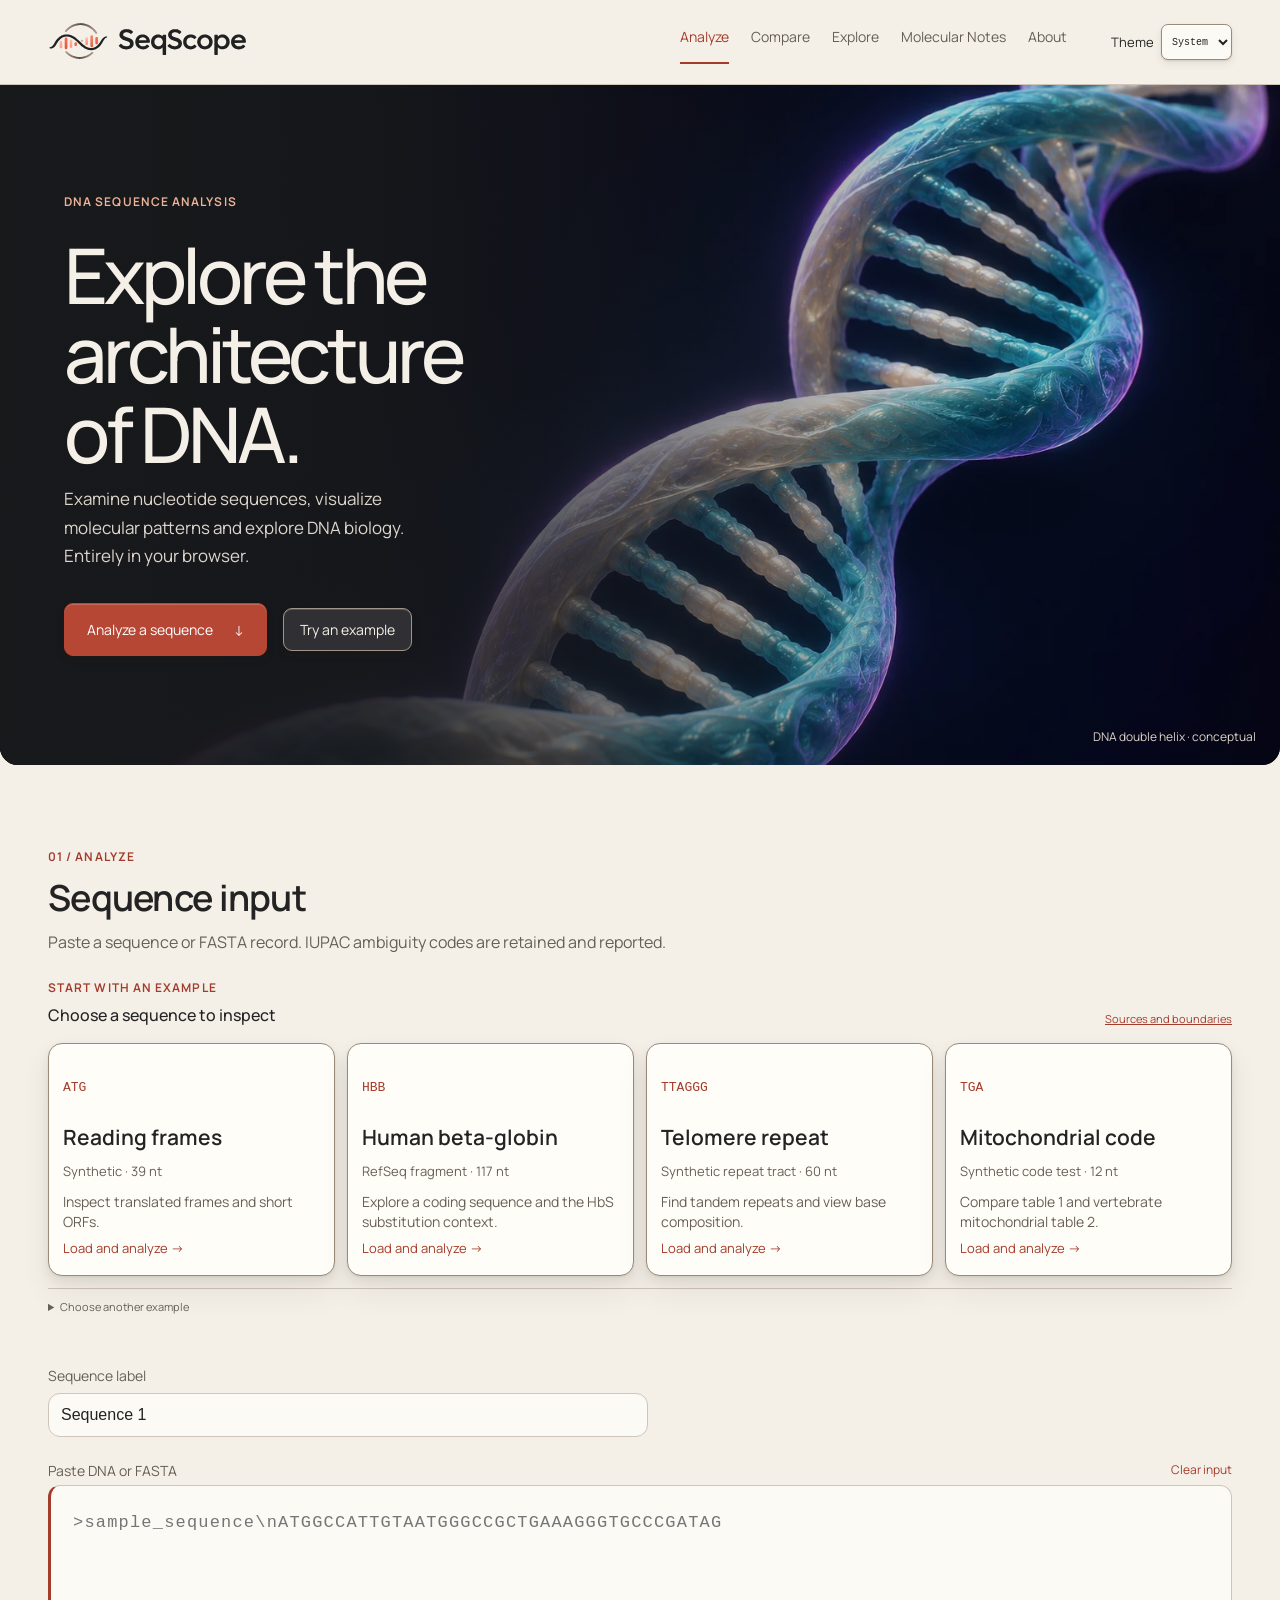
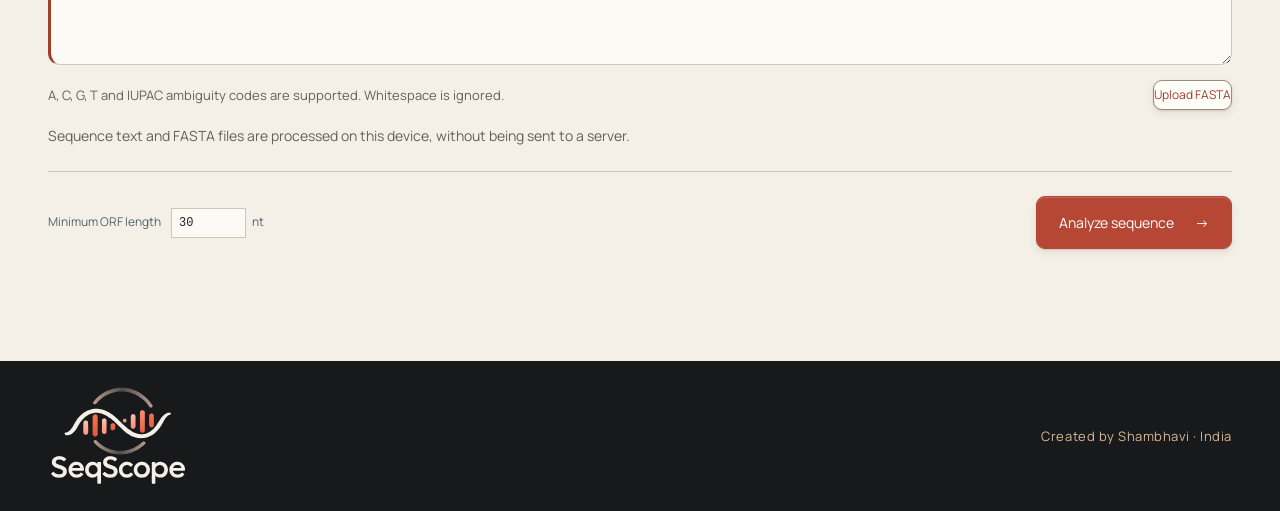
==== commit 2a2da43a: "Integrate approved SeqScope identity and complete branded A4 analysis reports Trace the approved art" ====
--- a/index.html
+++ b/index.html
@@ -5,14 +5,18 @@
   <meta name="viewport" content="width=device-width, initial-scale=1">
   <meta name="theme-color" content="#18191b">
   <meta name="description" content="A local DNA analysis workspace for sequence composition, motifs, translation, ORFs and pairwise alignment.">
-  <link rel="icon" href="assets/favicon.svg" type="image/svg+xml">
+  <link rel="icon" href="assets/favicon.svg?v=final-2" type="image/svg+xml">
+  <link rel="alternate icon" href="assets/favicon.ico?v=approved-1">
+  <link rel="apple-touch-icon" sizes="180x180" href="assets/branding/apple-touch-icon.png">
+  <link rel="manifest" href="site.webmanifest">
+  <link rel="preload" as="image" href="assets/branding/seqscope-logo-print.svg">
   <title>SeqScope | DNA Sequence Analysis</title>
   <script src="src/theme.js?v=readiness-1"></script>
   <link rel="stylesheet" href="styles.css?v=20261106-4">
-<link rel="stylesheet" href="experience.css?v=1"><link rel="stylesheet" href="visual.css?v=release-2"><link rel="stylesheet" href="seqscope.css?v=caption-diagrams-2"><meta property="og:title" content="SeqScope | DNA Sequence Analysis"><meta property="og:description" content="Explore the architecture of DNA with browser-local sequence analysis."></head>
+<link rel="stylesheet" href="experience.css?v=1"><link rel="stylesheet" href="visual.css?v=release-2"><link rel="stylesheet" href="seqscope.css?v=approved-release-4"><meta property="og:title" content="SeqScope | DNA Sequence Analysis"><meta property="og:description" content="Explore the architecture of DNA with browser-local sequence analysis."><meta property="og:image" content="https://shambhavi-synapse.github.io/DNA-sequence-analyzer/assets/branding/seqscope-social.png"><meta name="twitter:card" content="summary_large_image"></head>
 <body>
   <header class="topbar">
-    <a class="brand" href="#analyze" aria-label="SeqScope home"><svg class="brand-mark" viewBox="0 0 48 48" aria-hidden="true"><circle class="scope-ring" cx="21" cy="21" r="17"/><path class="scope-handle" d="m33 34 10 10"/><g class="scope-dna"><path d="M14 7c0 7 14 7 14 14S14 28 14 35M28 7c0 7-14 7-14 14s14 7 14 14"/><path class="scope-pairs" d="M16 10h10m-9 7h8m-9 8h10m-9 7h8"/></g><path class="scope-target" d="M14 21h14"/></svg><span>Seq<span class="word-scope">Scope</span></span></a>
+    <a class="brand official-brand" href="#analyze" data-route-link="analyze" aria-label="SeqScope home"><img class="brand-light" src="assets/branding/seqscope-horizontal-light.svg?v=final-2" width="225" height="48" alt="SeqScope"><img class="brand-dark" src="assets/branding/seqscope-horizontal-dark.svg?v=final-2" width="225" height="48" alt="SeqScope"></a>
     <nav aria-label="Primary navigation"><a href="#analyze" data-route-link="analyze">Analyze</a><a href="#compare" data-route-link="compare">Compare</a><a href="#explore" data-route-link="explore">Explore</a><a href="#notes" data-route-link="notes">Molecular Notes</a><a href="#about" data-route-link="about">About</a></nav>
     <label class="theme-control" for="theme-select"><span>Theme</span><select id="theme-select" aria-label="Colour theme"><option value="system">System</option><option value="light">Light</option><option value="dark">Dark</option></select></label><span class="local-status"><i></i> LOCAL ANALYSIS</span>
   </header>
@@ -104,7 +108,8 @@
     <section id="method" class="method"><p class="eyebrow">METHOD NOTE</p><p>Ambiguous IUPAC symbols remain in the sequence. Base percentages use only A/C/G/T as the denominator. Translation uses the selected NCBI table 1 or 2; ambiguous codons resolve only when every expansion gives the same residue. ORFs use ATG and canonical stops, include stop codons in length, and report 1-based inclusive input coordinates. Candidate ORFs are not validated genes.</p><p>AI tools assisted development and review. The deployed application does not use AI services, and user sequences remain in the browser.</p></section>
     </div>
   </main>
-  <footer><span><strong>SeqScope</strong> · DNA Sequence Analysis</span><span>Created by Shambhavi · India</span></footer>
-  <script type="module" src="src/app.js?v=caption-diagrams-2"></script>
+  <article id="print-report" class="print-report" aria-label="DNA Sequence Analysis Report"></article>
+  <footer><a class="footer-brand" href="#analyze" data-route-link="analyze" aria-label="SeqScope home"><img class="brand-light" src="assets/branding/seqscope-logo-light.svg" width="140" height="102" alt="SeqScope"><img class="brand-dark" src="assets/branding/seqscope-logo-dark.svg" width="140" height="102" alt="SeqScope"></a><span>Created by Shambhavi · India</span></footer>
+  <script type="module" src="src/app.js?v=approved-release-4"></script>
 <script type="module" src="src/experience.js?v=refinement-1"></script></body>
 </html>
--- a/seqscope.css
+++ b/seqscope.css
@@ -251,3 +251,50 @@
 .strand-example{display:grid;gap:8px;max-width:100%;margin:22px 0;padding:18px 20px;border-left:3px solid var(--accent);background:var(--paper);border-radius:0 10px 10px 0}
 .strand-example code{font:500 18px/1.5 var(--mono);color:var(--text);white-space:pre}
 .strand-example span{font:400 14px/1.6 var(--sans);color:var(--muted);margin-top:8px}
+
+/* Approved, outline-traced identity. The stacked source is preserved in the footer and report. */
+.official-brand{width:200px;min-width:175px;flex-shrink:0;display:block;line-height:0}
+.official-brand img{display:block;width:200px;height:auto;max-width:100%}
+.brand-dark{display:none!important}
+:root[data-theme=dark] .brand-light{display:none!important}
+:root[data-theme=dark] .brand-dark{display:block!important}
+.footer-brand{display:block;flex-shrink:0;line-height:0}
+.footer-brand img{display:block;width:140px;height:auto}
+footer{align-items:center;padding-top:24px;padding-bottom:24px}
+/* The footer has a dark canvas in both site themes. */
+footer .brand-light{display:none!important}footer .brand-dark{display:block!important}
+.print-report{display:none}
+@media(max-width:700px){.official-brand{min-width:0;width:170px}.official-brand img{width:170px}.theme-control{margin-left:auto}.footer-brand img{width:122px}}
+@media(max-width:360px){.official-brand{width:155px}.official-brand img{width:155px}}
+@page{size:A4;margin:16mm 15mm 17mm}
+@media print{
+ :root,:root[data-theme=dark]{--text:#202122;--ink:#202122;--muted:#494743;--canvas:#fff;--paper:#fff;--soft:#f3f1ed;--line:#aaa59e;--accent:#9a3b2c;--teal:#9a3b2c;--base-a:#68458b;--base-c:#245c7a;--base-g:#805110;--base-t:#a23527}
+ html,body{margin:0!important;padding:0!important;background:#fff!important;color:#202122!important;width:auto!important;min-width:0!important;font:10pt/1.5 Manrope,Arial,sans-serif}
+ body>*:not(#print-report){display:none!important}
+ #print-report{display:block!important;margin:0!important;padding:0!important;width:auto!important;max-width:none!important;color:#202122;background:#fff;animation:none!important}
+ #print-report .report-header{display:grid;grid-template-columns:32mm minmax(0,1fr);gap:7mm;align-items:center;border-bottom:1px solid #9d958c;padding:0 0 5mm;margin:0 0 6mm;break-inside:avoid}
+ #print-report .report-logo{width:32mm;height:auto;display:block}
+ #print-report h1{font:700 20pt/1.2 Manrope,Arial,sans-serif;letter-spacing:-.03em;margin:0 0 3mm;color:#202122}
+ #print-report h2{font:650 13pt/1.3 Manrope,Arial,sans-serif;letter-spacing:0;margin:6mm 0 3mm;break-after:avoid;color:#202122}
+ #print-report h3{font:600 10pt/1.4 Manrope,Arial,sans-serif;letter-spacing:0;margin:4mm 0 2mm;break-after:avoid;color:#202122}
+ #print-report p{font:400 9.5pt/1.5 Manrope,Arial,sans-serif;max-width:none;margin:2mm 0 3mm;color:#202122;orphans:3;widows:3;overflow-wrap:anywhere}
+ #print-report .report-header p{font-size:8.5pt;color:#494743}
+ #print-report pre,#print-report code{font:400 9pt/1.55 'IBM Plex Mono',ui-monospace,monospace;white-space:pre-wrap;word-break:break-all;overflow-wrap:anywhere;max-width:100%;margin:0;color:#202122;background:none;border:0}
+ #print-report section{margin:0 0 4mm;break-inside:auto}
+ #print-report table{border-collapse:collapse;table-layout:fixed;width:100%;font:400 9pt/1.45 Manrope,Arial,sans-serif;margin:2mm 0 4mm}
+ #print-report th,#print-report td{padding:2mm;border:1px solid #b7b0a7;text-align:left;vertical-align:top;color:#202122;overflow-wrap:anywhere;word-break:normal;background:none}
+ #print-report th{font-weight:650}#print-report thead{display:table-header-group}#print-report tr{break-inside:avoid}
+ #print-report .report-orfs th:nth-child(1){width:12%}#print-report .report-orfs th:nth-child(2){width:22%}#print-report .report-orfs th:nth-child(3){width:15%}#print-report .report-orfs code{font-size:8.5pt}
+ #print-report [data-report-gc]{break-inside:avoid;max-width:100%;color:#202122}
+ #print-report [data-report-gc] svg{display:block;width:100%;height:auto;max-width:100%;overflow:visible}
+ #print-report [data-report-gc] text{font:14px Manrope,Arial,sans-serif;fill:#202122}
+ #print-report .gc-line{fill:none;stroke:#9a3b2c;stroke-width:2}
+ #print-report .axis{stroke:#494743;stroke-width:1}#print-report .gridline{stroke:#bbb;stroke-dasharray:3 3}
+ #print-report .gc-selection{fill:#eee;fill-opacity:.3}#print-report .gc-cursor{stroke:#777}#print-report .gc-point{fill:#9a3b2c}
+ #print-report .report-hit{display:inline-block;padding:1mm 2mm;margin:1mm;border:1px solid #b7b0a7;font:9pt ui-monospace,monospace}
+ #print-report .pattern-block{padding:0;border:0;background:none}#print-report .report-end{margin-top:7mm;border-top:1px solid #aaa59e;padding-top:3mm;font-size:8.5pt}
+ #print-report button,#print-report input,#print-report select,#print-report summary{display:none!important}
+}
+@page{@bottom-right{content:counter(page);font:8.5pt Manrope,Arial,sans-serif;color:#494743}}
+@media print{#print-report .report-orfs-section,#print-report .report-sequence{break-inside:avoid}}
+@media print{#print-report th,#print-report td{padding:1.5mm}#print-report .report-end{margin-top:4mm;padding-top:2mm}}
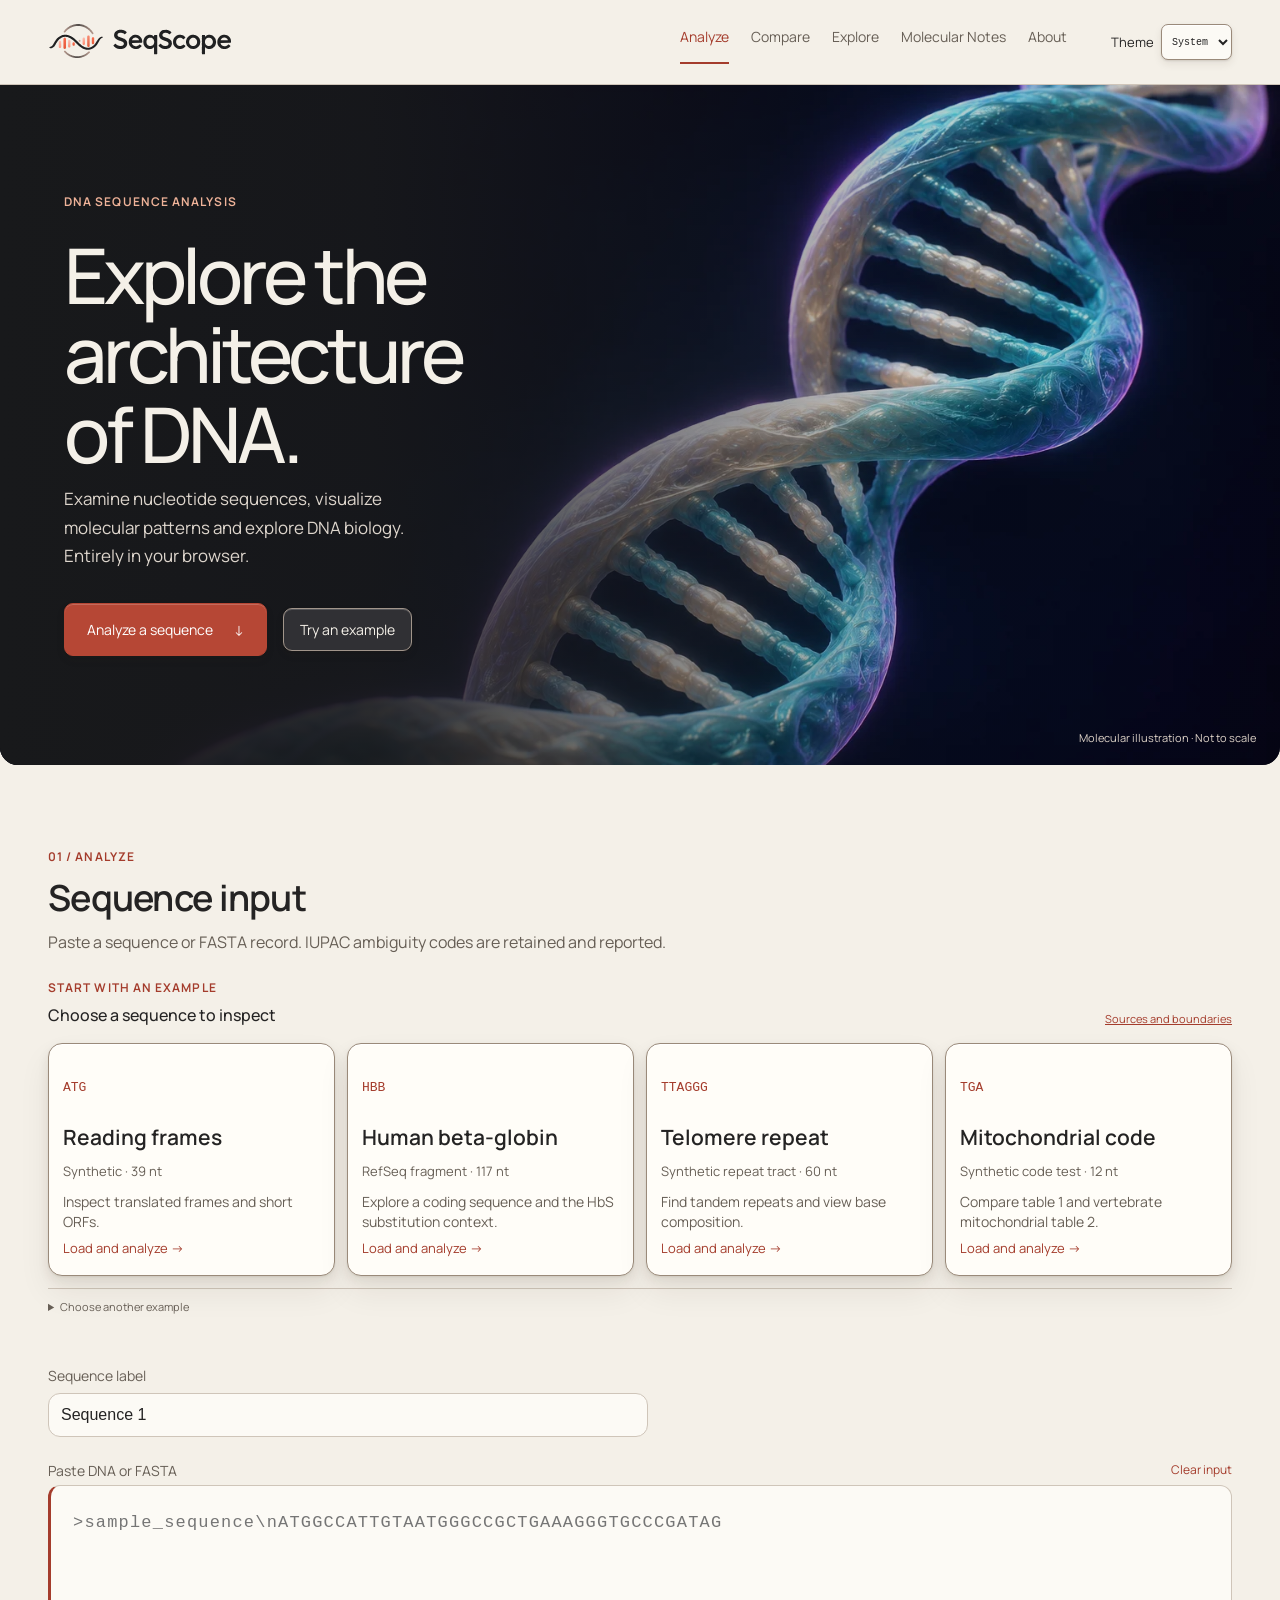
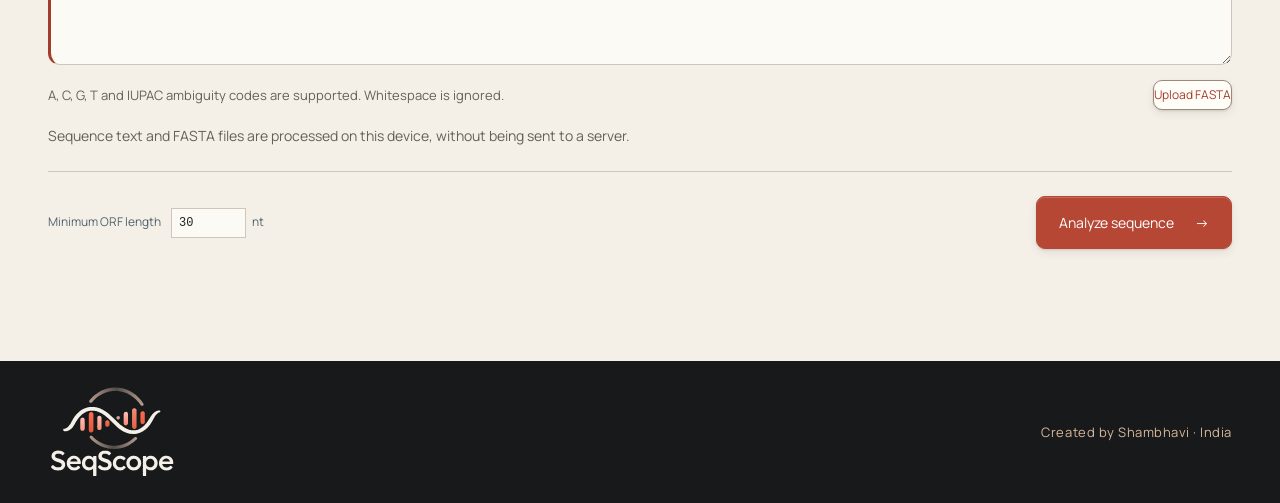
==== commit 4a361062: "Refine SeqScope reports, genomic schematics, references and CSV exports 130 scientific and regressio" ====
--- a/index.html
+++ b/index.html
@@ -13,7 +13,7 @@
   <title>SeqScope | DNA Sequence Analysis</title>
   <script src="src/theme.js?v=readiness-1"></script>
   <link rel="stylesheet" href="styles.css?v=20261106-4">
-<link rel="stylesheet" href="experience.css?v=1"><link rel="stylesheet" href="visual.css?v=release-2"><link rel="stylesheet" href="seqscope.css?v=approved-release-4"><meta property="og:title" content="SeqScope | DNA Sequence Analysis"><meta property="og:description" content="Explore the architecture of DNA with browser-local sequence analysis."><meta property="og:image" content="https://shambhavi-synapse.github.io/DNA-sequence-analyzer/assets/branding/seqscope-social.png"><meta name="twitter:card" content="summary_large_image"></head>
+<link rel="stylesheet" href="experience.css?v=1"><link rel="stylesheet" href="visual.css?v=release-2"><link rel="stylesheet" href="seqscope.css?v=post-deployment-1"><meta property="og:title" content="SeqScope | DNA Sequence Analysis"><meta property="og:description" content="Explore the architecture of DNA with browser-local sequence analysis."><meta property="og:image" content="https://shambhavi-synapse.github.io/DNA-sequence-analyzer/assets/branding/seqscope-social.png"><meta name="twitter:card" content="summary_large_image"></head>
 <body>
   <header class="topbar">
     <a class="brand official-brand" href="#analyze" data-route-link="analyze" aria-label="SeqScope home"><img class="brand-light" src="assets/branding/seqscope-horizontal-light.svg?v=final-2" width="225" height="48" alt="SeqScope"><img class="brand-dark" src="assets/branding/seqscope-horizontal-dark.svg?v=final-2" width="225" height="48" alt="SeqScope"></a>
@@ -24,7 +24,7 @@
     <div class="app-view" id="view-analyze" data-view="analyze">
     <section class="intro">
       <div><p class="eyebrow">DNA SEQUENCE ANALYSIS</p><h1>Explore the<br>architecture<br>of DNA.</h1><p class="lede">Examine nucleotide sequences, visualize molecular patterns and explore DNA biology. Entirely in your browser.</p><div class="intro-actions"><a class="primary-button" href="#analysis">Analyze a sequence <span>↓</span></a><button class="secondary-button" id="try-example">Try an example</button></div></div>
-<figure class="hero-art"><img src="assets/helix-hero.webp" width="1536" height="1024" alt="Conceptual artwork of a DNA double helix"><figcaption>DNA double helix · conceptual</figcaption></figure>
+<figure class="hero-art"><img src="assets/helix-hero.webp" width="1536" height="1024" alt="Conceptual artwork of a DNA double helix"><figcaption>Molecular illustration · Not to scale</figcaption></figure>
     </section>
     <section class="workspace" id="analysis" aria-labelledby="input-heading">
       <div class="section-head"><div><p class="eyebrow">01 / ANALYZE</p><h2 id="input-heading">Sequence input</h2><p class="section-copy">Paste a sequence or FASTA record. IUPAC ambiguity codes are retained and reported.</p></div></div>
@@ -44,7 +44,7 @@
     </details></section></div>
     <div class="app-view" id="view-analyze-results" data-view="analyze" hidden>
     <section id="results" class="results" hidden aria-live="polite">
-      <div class="results-title"><div><p class="eyebrow">03 / RESULTS</p><h2 id="result-name">Sequence analysis</h2></div><div class="export-actions"><button id="copy-btn" class="secondary-button">Copy summary</button><button id="csv-btn" class="secondary-button">Download CSV</button><button id="fasta-btn" class="secondary-button">Download FASTA</button><button id="print-btn" class="secondary-button">Print report</button></div></div>
+      <div class="results-title"><div><p class="eyebrow">03 / RESULTS</p><h2 id="result-name">Sequence analysis</h2></div><div class="export-actions"><button id="copy-btn" class="secondary-button">Copy summary</button><button id="csv-btn" class="secondary-button">Download analysis CSV</button><button id="fasta-btn" class="secondary-button">Download FASTA</button><button id="print-btn" class="secondary-button">Print report</button></div></div>
       <p id="export-status" class="note export-status" role="status" hidden></p>
       <div class="metrics" id="metrics"></div><div class="interpretation" id="interpretation"></div>
       <div class="result-grid"><article class="panel composition-panel"><div class="panel-head"><div><p class="eyebrow">COMPOSITION</p><h3>Nucleotide profile</h3></div><span class="unit">Full input distribution</span></div><div class="composition-layout"><div id="composition-chart" class="composition-chart" role="img" aria-label="Nucleotide composition chart"></div><div id="composition-legend" class="legend"></div></div><p class="note" id="composition-note"></p></article>
@@ -65,38 +65,38 @@
       <article class="editorial-card" id="note-pairing" data-summary="Complementarity depends on pairing geometry and molecular interactions."><span class="note-index">02</span><h3>Pairing is selective</h3><div class="note-body"><p>In a canonical DNA duplex, adenine pairs with thymine and guanine with cytosine. Each pair combines a purine with a pyrimidine, maintaining a similar width across the helix. Their compatible geometry and hydrogen-bonding patterns help distinguish a correct partner from a mismatch.</p><p>A:T pairs form two canonical hydrogen bonds and G:C pairs form three, but bond counting alone does not explain duplex stability. Interactions between stacked bases, sequence order, salt and temperature also matter. Complementarity allows one strand to guide copying or repair of its partner; it does not mean every mismatch is immediately corrected.</p><figure class="teaching-figure" data-schematic="pairing"></figure><a class="concept-tool-link" href="#base-pairing">Inspect complementary base pairs <span aria-hidden="true">→</span></a><div class="further-reading" role="group" aria-label="Further reading: Pairing is selective"><p class="reading-label">Further reading</p><ul><li><a href="https://www.ncbi.nlm.nih.gov/books/NBK26821/" target="_blank" rel="noreferrer">DNA structure and function · Molecular Biology of the Cell<span aria-hidden="true">&nbsp;↗</span></a></li><li><a data-source="nptel-molecular" href="https://nptel.ac.in/courses/102103341" target="_blank" rel="noreferrer">DNA and RNA mechanisms · NPTEL, IIT Guwahati<span aria-hidden="true">&nbsp;↗</span></a></li></ul></div></div></article>
       <article class="editorial-card" id="note-helix" data-summary="Grooves expose sequence information on the surface of a flexible helix."><span class="note-index">03</span><h3>The helix has a regular geometry</h3><div class="note-body"><p>The common B form of DNA is a right-handed double helix. Base pairs stack toward its interior, while the sugar–phosphate backbones face the surrounding solution. The arrangement creates major and minor grooves with different patterns of exposed chemical groups.</p><p>These grooves help explain how proteins can recognize particular DNA sequences without separating the entire duplex: different base pairs present distinguishable chemical surfaces. DNA is also flexible enough to bend and form supercoils. Its local shape depends on sequence, hydration and interactions with other molecules, so a regular helix is a useful structural model rather than a rigid shape shared by all DNA under every condition.</p><div class="further-reading" role="group" aria-label="Further reading: The helix has a regular geometry"><p class="reading-label">Further reading</p><ul><li><a href="https://www.ncbi.nlm.nih.gov/books/NBK26821/" target="_blank" rel="noreferrer">DNA structure and function · Molecular Biology of the Cell<span aria-hidden="true">&nbsp;↗</span></a></li><li><a data-source="nptel-molecular" href="https://nptel.ac.in/courses/102103341" target="_blank" rel="noreferrer">DNA and RNA mechanisms · NPTEL, IIT Guwahati<span aria-hidden="true">&nbsp;↗</span></a></li></ul></div></div></article>
       <article class="editorial-card" id="note-orientation" data-summary="Antiparallel strands explain why a complement and reverse complement differ."><span class="note-index">04</span><h3>Strands run in opposite directions</h3><div class="note-body"><p>A DNA duplex has two chemical directions, not just two strands. The 5′ and 3′ labels refer to numbered carbon atoms in the sugar. The strands are antiparallel: one runs 5′ to 3′ while its partner runs 3′ to 5′. DNA polymerases add nucleotides at a growing strand’s 3′ end, so new DNA is synthesized 5′ to 3′.</p><p>This explains why reversing a sequence is not the same as taking its reverse complement. Complementary bases aligned beneath the input run in the opposite direction. To write that partner in the usual 5′-to-3′ convention, both its bases and their order must be changed. The distinction matters whenever two sequences are compared.</p><div class="strand-example" role="img" aria-label="Input 5′ ATGC 3′ paired with complement 3′ TACG 5′; its reverse complement is 5′ GCAT 3′"><code>5′ ATGC 3′</code><code>3′ TACG 5′</code><span>Reverse complement, written 5′ → 3′</span><code>5′ GCAT 3′</code></div><div class="further-reading" role="group" aria-label="Further reading: Strands run in opposite directions"><p class="reading-label">Further reading</p><ul><li><a href="https://www.ncbi.nlm.nih.gov/books/NBK26821/" target="_blank" rel="noreferrer">DNA structure and function · Molecular Biology of the Cell<span aria-hidden="true">&nbsp;↗</span></a></li><li><a data-source="nptel-molecular" href="https://nptel.ac.in/courses/102103341" target="_blank" rel="noreferrer">DNA and RNA mechanisms · NPTEL, IIT Guwahati<span aria-hidden="true">&nbsp;↗</span></a></li></ul></div></div></article>
-      <article class="editorial-card" id="note-replication" data-summary="One synthesis direction produces leading and lagging strands."><span class="note-index">05</span><h3>Replication copies both strands</h3><div class="note-body"><p>DNA polymerases synthesize only 5′ to 3′. How can a moving replication fork copy two antiparallel templates? One new strand grows continuously toward the fork; the other is assembled in short Okazaki fragments, each synthesized in the same chemical direction.</p><p>Helicases open the duplex, primase supplies primers and polymerases extend them using complementary bases. After primer removal and replacement, ligase joins adjacent fragments. Each daughter duplex retains one parental strand and one new strand: semiconservative replication. Proofreading and repair reduce copying errors without eliminating them. Forks can also stall; RECQL5 research examines how fork remodelling is regulated under replication stress.</p><figure class="teaching-figure" data-schematic="replication"></figure><div class="further-reading" role="group" aria-label="Further reading: Replication copies both strands"><p class="reading-label">Further reading</p><ul><li><a href="https://www.ncbi.nlm.nih.gov/books/NBK26850/" target="_blank" rel="noreferrer">DNA replication mechanisms · Molecular Biology of the Cell<span aria-hidden="true">&nbsp;↗</span></a></li><li><a data-source="41099703" href="https://doi.org/10.1093/nar/gkaf1019" target="_blank" rel="noreferrer">RECQL5 and stalled replication forks · Nagraj et al., 2025<span aria-hidden="true">&nbsp;↗</span></a></li></ul></div></div></article>
+      <article class="editorial-card" id="note-replication" data-summary="One synthesis direction produces leading and lagging strands."><span class="note-index">05</span><h3>Replication copies both strands</h3><div class="note-body"><p>DNA polymerases synthesize only 5′ to 3′. How can a moving replication fork copy two antiparallel templates? One new strand grows continuously toward the fork; the other is assembled in short Okazaki fragments, each synthesized in the same chemical direction.</p><p>Helicases open the duplex, primase supplies primers and polymerases extend them using complementary bases. After primer removal and replacement, ligase joins adjacent fragments. Each daughter duplex retains one parental strand and one new strand: semiconservative replication. Proofreading and repair reduce copying errors without eliminating them. Forks can also stall; RECQL5 research examines how fork remodelling is regulated under replication stress.</p><figure class="teaching-figure" data-schematic="replication"></figure><div class="further-reading" role="group" aria-label="Further reading: Replication copies both strands"><p class="reading-label">Further reading</p><ul><li><a href="https://www.ncbi.nlm.nih.gov/books/NBK26850/" target="_blank" rel="noreferrer">DNA replication mechanisms · Molecular Biology of the Cell<span aria-hidden="true">&nbsp;↗</span></a></li><li><a data-source="41099703" href="https://pmc.ncbi.nlm.nih.gov/articles/PMC12526125/" target="_blank" rel="noreferrer">RECQL5 and stalled replication forks · Nagraj et al., 2025<span aria-hidden="true">&nbsp;↗</span></a></li></ul></div></div></article>
       <article class="editorial-card" id="note-transcription" data-summary="Template choice determines the RNA copied from a DNA interval."><span class="note-index">06</span><h3>Transcription makes an RNA copy</h3><div class="note-body"><p>RNA polymerase uses one DNA strand as a template, reading it 3′ to 5′ while building RNA 5′ to 3′. For the transcribed interval, the RNA resembles the coding strand, with U replacing T. The choice of template depends on the gene; either chromosomal strand can serve as a template in different regions.</p><p>This is why coding-strand T-to-U substitution and template-strand transcription are different operations. Eukaryotic protein-coding transcripts are also processed before translation. Transcription changes DNA supercoiling; studies in mycobacteria connect active transcription with recruitment of topoisomerases, enzymes that manage DNA torsional stress.</p><figure class="teaching-figure" data-schematic="transcription"></figure><div class="further-reading" role="group" aria-label="Further reading: Transcription makes an RNA copy"><p class="reading-label">Further reading</p><ul><li><a href="https://www.ncbi.nlm.nih.gov/books/NBK26887/" target="_blank" rel="noreferrer">DNA transcription and RNA processing · Molecular Biology of the Cell<span aria-hidden="true">&nbsp;↗</span></a></li><li><a data-source="nptel-expression" href="https://nptel.ac.in/courses/104108056" target="_blank" rel="noreferrer">Eukaryotic gene expression · NPTEL, IISc<span aria-hidden="true">&nbsp;↗</span></a></li><li><a data-source="28463980" href="https://doi.org/10.1371/journal.pgen.1006754" target="_blank" rel="noreferrer">Transcription and DNA topology · Ahmed et al., 2017<span aria-hidden="true">&nbsp;↗</span></a></li></ul></div></div></article>
       <article class="editorial-card" id="note-translation" data-summary="Changing the starting position changes codons and their translation."><span class="note-index">07</span><h3>Codons depend on a frame</h3><div class="note-body"><p>The same letters can give different triplets if reading begins one base later. Ribosomes read mRNA as consecutive, non-overlapping codons; initiation machinery establishes the biological reading frame. This is why six computational translations of a DNA fragment are possibilities to inspect, rather than six demonstrated proteins.</p><p>AUG can initiate translation and also specifies methionine within a protein. In the standard code, 61 codons specify amino acids and three signal termination. Several codons can encode the same amino acid, but a codon’s meaning depends on the genetic code in use. Some organelles and microbes use alternatives. An ATG-to-stop interval alone cannot establish expression or function.</p><figure class="teaching-figure" data-schematic="frames"></figure><a class="concept-tool-link" href="#codon-builder">Build and inspect an RNA codon <span aria-hidden="true">→</span></a><div class="further-reading" role="group" aria-label="Further reading: Codons depend on a frame"><p class="reading-label">Further reading</p><ul><li><a href="https://www.ncbi.nlm.nih.gov/Taxonomy/Utils/wprintgc.cgi" target="_blank" rel="noreferrer">Standard and alternative genetic codes · NCBI<span aria-hidden="true">&nbsp;↗</span></a></li><li><a href="https://www.ncbi.nlm.nih.gov/books/NBK26829/" target="_blank" rel="noreferrer">From RNA to protein · Molecular Biology of the Cell<span aria-hidden="true">&nbsp;↗</span></a></li></ul></div></div></article>
-      <article class="editorial-card" id="note-chromatin" data-summary="Nucleosomes compact DNA while regulated remodelling alters access."><span class="note-index">08</span><h3>Chromatin packages long DNA</h3><div class="note-body"><p>Packing DNA creates an access problem: the same molecule must be compact enough to fit and accessible enough to be read, copied and repaired. Eukaryotic DNA associates with proteins as chromatin. In its repeating nucleosome unit, DNA wraps around an octamer of histone proteins.</p><p>Packaging is therefore adjustable rather than permanent sealing. Remodelling complexes reposition nucleosomes, while histone variants and chemical modifications can alter interactions. These features influence access without forming a universal on/off code for genes. Work on a rice histone H4 variant illustrates how histone composition and acetylation can influence stress responses in one biological setting.</p><div class="further-reading" role="group" aria-label="Further reading: Chromatin packages long DNA"><p class="reading-label">Further reading</p><ul><li><a data-source="nptel-expression" href="https://nptel.ac.in/courses/104108056" target="_blank" rel="noreferrer">Eukaryotic gene expression · NPTEL, IISc<span aria-hidden="true">&nbsp;↗</span></a></li><li><a data-source="40200022" href="https://doi.org/10.1038/s41477-025-01974-2" target="_blank" rel="noreferrer">Histone H4 variation and salt stress in rice · Gandhivel et al., 2025<span aria-hidden="true">&nbsp;↗</span></a></li><li><a href="https://www.ncbi.nlm.nih.gov/books/NBK26834/" target="_blank" rel="noreferrer">Chromosomal DNA and chromatin · Molecular Biology of the Cell<span aria-hidden="true">&nbsp;↗</span></a></li></ul></div></div></article>
+      <article class="editorial-card" id="note-chromatin" data-summary="Nucleosomes compact DNA while regulated remodelling alters access."><span class="note-index">08</span><h3>Chromatin packages long DNA</h3><div class="note-body"><p>Packing DNA creates an access problem: the same molecule must be compact enough to fit and accessible enough to be read, copied and repaired. Eukaryotic DNA associates with proteins as chromatin. In its repeating nucleosome unit, DNA wraps around an octamer of histone proteins.</p><p>Packaging is therefore adjustable rather than permanent sealing. Remodelling complexes reposition nucleosomes, while histone variants and chemical modifications can alter interactions. These features influence access without forming a universal on/off code for genes. Work on a rice histone H4 variant illustrates how histone composition and acetylation can influence stress responses in one biological setting.</p><div class="further-reading" role="group" aria-label="Further reading: Chromatin packages long DNA"><p class="reading-label">Further reading</p><ul><li><a data-source="nptel-expression" href="https://nptel.ac.in/courses/104108056" target="_blank" rel="noreferrer">Eukaryotic gene expression · NPTEL, IISc<span aria-hidden="true">&nbsp;↗</span></a></li><li><a data-source="40200022" href="https://pmc.ncbi.nlm.nih.gov/articles/PMC7617672/" target="_blank" rel="noreferrer">Histone H4 variation and salt stress in rice · Gandhivel et al., 2025<span aria-hidden="true">&nbsp;↗</span></a></li><li><a href="https://www.ncbi.nlm.nih.gov/books/NBK26834/" target="_blank" rel="noreferrer">Chromosomal DNA and chromatin · Molecular Biology of the Cell<span aria-hidden="true">&nbsp;↗</span></a></li></ul></div></div></article>
       <article class="editorial-card" id="note-repeats" data-summary="Repeated patterns can reflect chromosome structure or mobile-element history."><span class="note-index">09</span><h3>Repeats can be functional or mobile</h3><div class="note-body"><p>Repeated DNA is organized in several ways. Tandem repeats place copies next to one another, while interspersed repeats occur at separated genomic locations. Many interspersed repeats derive from transposable elements, sequences capable of moving or generating new copies through DNA- or RNA-based mechanisms; many surviving copies are no longer mobile.</p><p>Repeats can contribute to chromosome structure, regulation or variation, but finding a repeated pattern does not establish its function. Telomeres contain characteristic tandem repeats. Transposable-element sequences have also been used to develop genomic markers in foxtail millet. A repeat search detects sequence patterns, not the complete biological identity of a region.</p><div class="direction-diagram"><code>TTAGGG · TTAGGG · TTAGGG</code><small>synthetic display of a telomere motif</small></div><div class="further-reading" role="group" aria-label="Further reading: Repeats can be functional or mobile"><p class="reading-label">Further reading</p><ul><li><a href="https://www.genome.gov/genetics-glossary/Tandem-Repeat" target="_blank" rel="noreferrer">Tandem repeats · NHGRI genetics glossary<span aria-hidden="true">&nbsp;↗</span></a></li><li><a data-source="25428892" href="https://doi.org/10.1093/dnares/dsu039" target="_blank" rel="noreferrer">Transposable-element markers in foxtail millet · Yadav et al., 2015<span aria-hidden="true">&nbsp;↗</span></a></li></ul></div></div></article>
       <article class="editorial-card" id="note-evolution" data-summary="Sequence variation supports evolutionary inference when context is sufficient."><span class="note-index">10</span><h3>Variation records evolutionary history</h3><div class="note-body"><p>Mutations generate new sequence variants. Recombination reshuffles existing variation, while inheritance, genetic drift and natural selection influence which variants persist. Comparing homologous sequences across many genomic regions can help researchers reconstruct relationships and population history.</p><p>Those inferences require appropriate sampling, models and genomic context. A shared allele can reflect common ancestry, gene flow or other processes, and a single similarity score cannot distinguish them. Variant resources such as IndiGenomes provide data for studying diversity across samples. They also show why a reference sequence is a comparison standard, rather than a complete description of every individual’s genome.</p><a class="concept-tool-link" href="#compare">Compare two sequences <span aria-hidden="true">→</span></a><div class="further-reading" role="group" aria-label="Further reading: Variation records evolutionary history"><p class="reading-label">Further reading</p><ul><li><a href="https://www.ncbi.nlm.nih.gov/books/NBK21122/" target="_blank" rel="noreferrer">Molecular phylogenetics · Genomes<span aria-hidden="true">&nbsp;↗</span></a></li><li><a data-source="33095885" href="https://doi.org/10.1093/nar/gkaa923" target="_blank" rel="noreferrer">IndiGenomes variant catalogue · Jain et al., 2021<span aria-hidden="true">&nbsp;↗</span></a></li></ul></div></div></article>
       <article class="editorial-card" id="note-mutations" data-summary="A variant can affect a protein, gene regulation or neither in a given context."><span class="note-index">11</span><h3>Mutations can affect different levels</h3><div class="note-body"><p>A sequence change has meaning only in context. Within a coding region, a substitution can preserve an amino acid, replace it, introduce a stop or remove an existing stop. A synonymous change preserves the encoded amino acid, but it is not automatically biologically silent: RNA processing or translation can still be affected.</p><p>An insertion or deletion can shift a coding reading frame when its length is not divisible by three. Other variants affect splice sites, regulatory regions or much larger chromosome segments. Their consequences depend on the transcript, genomic location and organism. Detecting a difference alone does not establish disease, altered function or a clinical interpretation.</p><div class="direction-diagram"><code>GAG → GTG</code><small>Glu → Val in the HBB example</small></div><a class="concept-tool-link" href="#mutation-lab">Explore the HBB substitution example <span aria-hidden="true">→</span></a><div class="further-reading" role="group" aria-label="Further reading: Mutations can affect different levels"><p class="reading-label">Further reading</p><ul><li><a data-source="nptel-molecular" href="https://nptel.ac.in/courses/102103341" target="_blank" rel="noreferrer">DNA and RNA mechanisms · NPTEL, IIT Guwahati<span aria-hidden="true">&nbsp;↗</span></a></li><li><a data-source="36813834" href="https://doi.org/10.1038/s10038-023-01131-7" target="_blank" rel="noreferrer">Structural variation in 1,029 Indian genomes · Divakar et al., 2023<span aria-hidden="true">&nbsp;↗</span></a></li></ul></div></div></article>
       <article class="editorial-card" id="note-splicing" data-summary="Alternative RNA processing can produce different transcripts from one region."><span class="note-index">12</span><h3>One DNA region can make different RNAs</h3><div class="note-body"><p>A gene’s DNA sequence need not change for its RNA output to change. A typical eukaryotic protein-coding precursor RNA contains exons and introns. The spliceosome recognizes RNA signals, removes introns and joins exons; alternative choices can produce different mature transcripts in different tissues or developmental stages.</p><p>More RNA forms do not automatically mean more distinct proteins. Some transcripts differ only in untranslated regions; others are degraded. RNA sequences and RNA-binding proteins regulate splice choices. Studies linking methylation with splicing examine another regulatory layer, but correlation alone cannot show that a chemical mark caused a particular splice decision.</p><div class="further-reading" role="group" aria-label="Further reading: One DNA region can make different RNAs"><p class="reading-label">Further reading</p><ul><li><a data-source="nptel-expression" href="https://nptel.ac.in/courses/104108056" target="_blank" rel="noreferrer">Eukaryotic gene expression · NPTEL, IISc<span aria-hidden="true">&nbsp;↗</span></a></li><li><a data-source="31965981" href="https://doi.org/10.1007/s12038-019-9977-0" target="_blank" rel="noreferrer">Methylation and alternative splicing under hypoxia · Pant et al., 2020<span aria-hidden="true">&nbsp;↗</span></a></li><li><a href="https://www.ncbi.nlm.nih.gov/books/NBK26887/" target="_blank" rel="noreferrer">RNA processing and splicing · Molecular Biology of the Cell<span aria-hidden="true">&nbsp;↗</span></a></li></ul></div></div></article></div>
 
 
-    <details class="foundations"><summary>Foundational reading and sequence data resources</summary><p>Teaching resources and original studies are linked beside the topics they support. These additional references cover general mechanisms and the exact reference sequence used in the analyzer.</p><ul><li><a data-source="nptel-molecular" href="https://nptel.ac.in/courses/102103341" target="_blank" rel="noreferrer">Molecular biology · Vishal Trivedi, IIT Guwahati · NPTEL ↗</a></li><li><a data-source="nptel-expression" href="https://nptel.ac.in/courses/104108056" target="_blank" rel="noreferrer">Eukaryotic gene expression · P. N. Rangarajan, IISc · NPTEL ↗</a></li><li><a href="https://www.ncbi.nlm.nih.gov/books/NBK26821/" target="_blank" rel="noreferrer">DNA structure and replication · Molecular Biology of the Cell, NCBI Bookshelf ↗</a></li><li><a href="https://www.ncbi.nlm.nih.gov/books/NBK26887/" target="_blank" rel="noreferrer">Gene expression · Molecular Biology of the Cell, NCBI Bookshelf ↗</a></li><li><a data-source="inda" href="https://ibdc.dbt.gov.in/inda/" target="_blank" rel="noreferrer">Indian Nucleotide Data Archive · IBDC ↗</a></li><li><a data-source="genomeindia" href="https://inda.rcb.ac.in/genomeindia/loadindex" target="_blank" rel="noreferrer">GenomeIndia data resource · IBDC ↗</a></li></ul><p>Research examples illustrate particular organisms, cohorts or experiments. They do not infer traits, disease or ancestry from a sequence entered here.</p></details>
+    <details class="foundations"><summary>Foundational reading and sequence data resources</summary><p>Teaching resources and original studies are linked beside the topics they support. These additional references cover general mechanisms and the exact reference sequence used in the analyzer.</p><ul><li><a data-source="nptel-molecular" href="https://nptel.ac.in/courses/102103341" target="_blank" rel="noreferrer">Molecular biology · Vishal Trivedi, IIT Guwahati · NPTEL ↗</a></li><li><a data-source="nptel-expression" href="https://nptel.ac.in/courses/104108056" target="_blank" rel="noreferrer">Eukaryotic gene expression · P. N. Rangarajan, IISc · NPTEL ↗</a></li><li><a href="https://www.ncbi.nlm.nih.gov/books/NBK26821/" target="_blank" rel="noreferrer">DNA structure and replication · Molecular Biology of the Cell, NCBI Bookshelf ↗</a></li><li><a href="https://www.ncbi.nlm.nih.gov/books/NBK26887/" target="_blank" rel="noreferrer">Gene expression · Molecular Biology of the Cell, NCBI Bookshelf ↗</a></li><li><a data-source="inda" href="https://ibdc.dbt.gov.in/inda/" target="_blank" rel="noreferrer">Indian Nucleotide Data Archive · IBDC ↗</a></li><li><a data-source="genomeindia-update" href="https://www.pib.gov.in/Pressreleaseshare.aspx?PRID=2112778" target="_blank" rel="noreferrer">GenomeIndia dataset and access guidelines · DBT ↗</a></li></ul><p>Research examples illustrate particular organisms, cohorts or experiments. They do not infer traits, disease or ancestry from a sequence entered here.</p></details>
     <section id="example-sources" class="sources-section"><p class="eyebrow">EXAMPLE SEQUENCE SOURCES</p><p><strong>Synthetic teaching sequence:</strong> constructed for this workspace; not a biological reference record. <strong>HBB coding fragment:</strong> Homo sapiens <i>HBB</i> mRNA RefSeq NM_000518.5, transcript positions 51–167, corresponding to coding positions 1–117. Positive transcript orientation, frame +1. This spliced coding fragment is not a genomic interval or complete CDS. <strong>HBB variant:</strong> the same fragment with coding position 20 changed A&gt;T (c.20A&gt;T; rs334). <strong>Telomere tract:</strong> synthetic 60-nt sequence consisting of ten TTAGGG repeats, not a genome reference. <strong>Mitochondrial-code example:</strong> synthetic 12-nt demonstration of codon reassignment, not a mitochondrial sequence. Reference record: <a href="https://www.ncbi.nlm.nih.gov/nuccore/NM_000518.5" target="_blank" rel="noreferrer">NCBI RefSeq NM_000518.5 ↗</a>.</p></section>
       <section id="curious-dna" class="curious-section"><div class="section-head genomics-heading"><div><h2>Genomic structure, variation and regulation</h2><p class="section-copy">Research findings that show how varied DNA and gene expression can be.</p></div></div><div class="curious-grid">
       <article class="curious-card fact-illustrated" id="note-genome-size" data-summary="Genome size does not directly measure organismal complexity."><span class="fact-mark">01</span><div class="genomic-body"><h3>The human genome is not the largest</h3><p>Genome size does not track organismal complexity. Several plants and lungfish have genomes many times larger than ours, often because repetitive DNA and transposable elements accumulated over evolutionary time.</p><div class="further-reading" role="group" aria-label="Further reading: The human genome is not the largest"><p class="reading-label">Further reading</p><ul><li><a href="https://pmc.ncbi.nlm.nih.gov/articles/PMC4571570/" target="_blank" rel="noreferrer">Genome-size evolution and the C-value enigma · Elliott &amp; Gregory<span aria-hidden="true">&nbsp;↗</span></a></li></ul></div></div></article>
-      <article class="curious-card fact-illustrated" id="note-rna-editing" data-summary="Some cephalopods extensively edit RNA without changing the underlying DNA."><span class="fact-mark">02</span><div class="genomic-body"><h3>Octopuses edit many neural RNAs</h3><p>Some coleoid cephalopods show extensive A-to-I RNA editing in nervous-system transcripts. This changes RNA messages after transcription; it does not rewrite the underlying genomic DNA sequence.</p><details class="concept-schematic"><summary>View schematic</summary><img class="atlas-specimen" src="assets/atlas-editing.svg" width="300" height="160" loading="lazy" alt="rna editing scientific schematic"></details><div class="further-reading" role="group" aria-label="Further reading: Octopuses edit many neural RNAs"><p class="reading-label">Further reading</p><ul><li><a href="https://pubmed.ncbi.nlm.nih.gov/28388405/" target="_blank" rel="noreferrer">Neural RNA editing in cephalopods · Cell<span aria-hidden="true">&nbsp;↗</span></a></li></ul></div></div></article>
-      <article class="curious-card fact-illustrated" id="note-retroviruses" data-summary="Ancient viral integrations survive as inherited genomic sequences."><span class="fact-mark">03</span><div class="genomic-body"><h3>Ancient viruses left genomic traces</h3><p>Endogenous retroviruses are remnants of retroviral integrations inherited through the germ line. In humans they account for a substantial portion of the genome, though most copies no longer produce infectious virus.</p><details class="concept-schematic"><summary>View schematic</summary><svg class="fact-illustration" viewBox="0 0 120 64" preserveAspectRatio="xMidYMid meet" role="img" aria-label="Schematic of a viral sequence integrated in a chromosome"><use x="0" y="0" width="120" height="64" href="assets/curious-figures.svg#viral-trace"></use></svg></details><div class="further-reading" role="group" aria-label="Further reading: Ancient viruses left genomic traces"><p class="reading-label">Further reading</p><ul><li><a href="https://www.nature.com/articles/nrg3199" target="_blank" rel="noreferrer">Endogenous viruses and host biology · Feschotte &amp; Gilbert<span aria-hidden="true">&nbsp;↗</span></a></li></ul></div></div></article>
-      <article class="curious-card fact-illustrated" id="note-telomeres" data-summary="Chromosome ends combine repetitive DNA with protective proteins."><span class="fact-mark">04</span><div class="genomic-body"><h3>Telomeres are repetitive end caps</h3><p>Human telomeres contain tandem TTAGGG repeats and associated proteins. They help protect chromosome ends, but their length varies among cells and changes with cell division, age, and other factors. Telomeric DNA can also form G-quadruplex folds under suitable conditions.</p><button class="fact-action" data-load-sequence="telomere">Try this repeat in Analyzer</button><details class="concept-schematic"><summary>View schematic</summary><img class="atlas-specimen" src="assets/atlas-repeat.svg" width="300" height="160" loading="lazy" alt="telomere scientific schematic"></details><div class="further-reading" role="group" aria-label="Further reading: Telomeres are repetitive end caps"><p class="reading-label">Further reading</p><ul><li><a href="https://www.yourgenome.org/theme/what-is-a-telomere/" target="_blank" rel="noreferrer">Telomere structure and function · Wellcome Connecting Science<span aria-hidden="true">&nbsp;↗</span></a></li><li><a data-source="30247678" href="https://doi.org/10.1093/nar/gky854" target="_blank" rel="noreferrer">Recognition of telomeric G-quadruplex DNA · Ghosh &amp; Singh, 2018<span aria-hidden="true">&nbsp;↗</span></a></li></ul></div></div></article>
-      <article class="curious-card fact-illustrated" id="note-quadruplex" data-summary="Guanine-rich sequences can form structures beyond the double helix."><span class="fact-mark">05</span><div class="genomic-body"><h3>Guanine-rich DNA can fold into four-stranded structures</h3><p>Some G-rich sequences can form G-quadruplex structures stabilized by monovalent cations under suitable conditions. Whether a predicted motif folds in a cell depends on sequence context and molecular environment.</p><details class="concept-schematic"><summary>View schematic</summary><img class="atlas-specimen" src="assets/atlas-quadruplex.svg" width="300" height="160" loading="lazy" alt="quadruplex scientific schematic"></details><div class="further-reading" role="group" aria-label="Further reading: Guanine-rich DNA can fold into four-stranded structures"><p class="reading-label">Further reading</p><ul><li><a href="https://doi.org/10.1093/nar/gkv862" target="_blank" rel="noreferrer">G-quadruplexes and their regulatory roles · Rhodes &amp; Lipps<span aria-hidden="true">&nbsp;↗</span></a></li><li><a data-source="33084858" href="https://doi.org/10.1093/dnares/dsaa024" target="_blank" rel="noreferrer">BG4 antibody specificity for G-quadruplexes · Javadekar et al., 2020<span aria-hidden="true">&nbsp;↗</span></a></li></ul></div></div></article>
-      <article class="curious-card fact-illustrated" id="note-mitochondria" data-summary="Codon meanings can differ between nuclear and mitochondrial genetic codes."><span class="fact-mark">06</span><div class="genomic-body"><h3>Mitochondria use a modified genetic code</h3><p>Vertebrate mitochondrial translation differs from the standard code: UGA encodes tryptophan, while AGA and AGG are stops. A sequence must be translated using the code appropriate to its source.</p><details class="concept-schematic"><summary>View schematic</summary><img class="atlas-specimen" src="assets/atlas-code.svg" width="300" height="160" loading="lazy" alt="mitochondrial code scientific schematic"></details><div class="further-reading" role="group" aria-label="Further reading: Mitochondria use a modified genetic code"><p class="reading-label">Further reading</p><ul><li><a href="https://www.ncbi.nlm.nih.gov/Taxonomy/Utils/wprintgc.cgi" target="_blank" rel="noreferrer">Standard and alternative genetic codes · NCBI<span aria-hidden="true">&nbsp;↗</span></a></li></ul></div></div></article>
-      <article class="curious-card fact-illustrated" id="note-methylation" data-summary="Chemical modification can influence DNA regulation without changing base order."><span class="fact-mark">07</span><div class="genomic-body"><h3>Cytosine can carry a chemical mark</h3><p>DNA methylation commonly occurs at cytosines in CpG dinucleotides in mammals. It is associated with gene regulation and cell identity, but its effect depends on genomic location and chromatin context.</p><details class="concept-schematic"><summary>View schematic</summary><img class="atlas-specimen" src="assets/atlas-methylation.svg" width="300" height="160" loading="lazy" alt="methylation scientific schematic"></details><div class="further-reading" role="group" aria-label="Further reading: Cytosine can carry a chemical mark"><p class="reading-label">Further reading</p><ul><li><a data-source="nptel-expression" href="https://nptel.ac.in/courses/104108056" target="_blank" rel="noreferrer">Eukaryotic gene expression · NPTEL, IISc<span aria-hidden="true">&nbsp;↗</span></a></li></ul></div></div></article>
-      <article class="curious-card fact-illustrated" id="note-repair" data-summary="Repair pathways recognize different types of DNA damage."><span class="fact-mark">08</span><div class="genomic-body"><h3>DNA damage is repaired in several ways</h3><p>Cells use distinct repair pathways for different lesions, including mismatch repair, base-excision repair, and nucleotide-excision repair. These systems reduce errors but do not make genomes mutation-free. Microhomology-mediated joining has also been investigated in mitochondrial DNA break-repair experiments.</p><details class="concept-schematic"><summary>View schematic</summary><svg class="fact-illustration" viewBox="0 0 120 64" preserveAspectRatio="xMidYMid meet" role="img" aria-label="DNA mismatch repair schematic"><use x="0" y="0" width="120" height="64" href="assets/curious-figures.svg#repair"></use></svg></details><div class="further-reading" role="group" aria-label="Further reading: DNA damage is repaired in several ways"><p class="reading-label">Further reading</p><ul><li><a data-source="nptel-molecular" href="https://nptel.ac.in/courses/102103341" target="_blank" rel="noreferrer">DNA and RNA mechanisms · NPTEL, IIT Guwahati<span aria-hidden="true">&nbsp;↗</span></a></li><li><a data-source="26609070" href="https://doi.org/10.1091/mbc.E15-05-0260" target="_blank" rel="noreferrer">Mitochondrial DNA break repair · Tadi et al., 2016<span aria-hidden="true">&nbsp;↗</span></a></li></ul></div></div></article>
-      <article class="curious-card fact-illustrated" id="note-isoforms" data-summary="Alternative splicing changes the combinations retained in a mature RNA."><span class="fact-mark">09</span><div class="genomic-body"><h3>One gene can yield many RNA forms</h3><p>Alternative splicing can combine exons in different patterns, producing distinct mature transcripts from one gene. Tissue, developmental stage, and regulatory factors influence which forms are made.</p><details class="concept-schematic"><summary>View schematic</summary><img class="atlas-specimen" src="assets/atlas-splicing.svg" width="300" height="160" loading="lazy" alt="splicing scientific schematic"></details><div class="further-reading" role="group" aria-label="Further reading: One gene can yield many RNA forms"><p class="reading-label">Further reading</p><ul><li><a data-source="nptel-expression" href="https://nptel.ac.in/courses/104108056" target="_blank" rel="noreferrer">Eukaryotic gene expression · NPTEL, IISc<span aria-hidden="true">&nbsp;↗</span></a></li></ul></div></div></article>
-      <article class="curious-card fact-illustrated" id="note-introns" data-summary="Coding bases can be separated by long introns in a gene."><span class="fact-mark">10</span><div class="genomic-body"><h3>Some genes are split across huge distances</h3><p>Human genes can contain long introns and span very large genomic intervals. The transcribed pre-mRNA is processed, so the mature coding message can be shorter than the DNA region that produced it.</p><details class="concept-schematic"><summary>View schematic</summary><img class="atlas-specimen" src="assets/atlas-splicing.svg" width="300" height="160" loading="lazy" alt="intron scientific schematic"></details><div class="further-reading" role="group" aria-label="Further reading: Some genes are split across huge distances"><p class="reading-label">Further reading</p><ul><li><a data-source="nptel-expression" href="https://nptel.ac.in/courses/104108056" target="_blank" rel="noreferrer">Eukaryotic gene expression · NPTEL, IISc<span aria-hidden="true">&nbsp;↗</span></a></li></ul></div></div></article>
-      <article class="curious-card fact-illustrated" id="note-ancestry" data-summary="Population history is inferred from many appropriately sampled genomic regions."><span class="fact-mark">11</span><div class="genomic-body"><h3>DNA evidence can reconstruct ancestry</h3><p>Shared sequence variants can help infer evolutionary relationships when interpreted with suitable models, sampling, and genomic context. A single similarity score does not establish ancestry or function.</p><details class="concept-schematic"><summary>View schematic</summary><svg class="fact-illustration" viewBox="0 0 120 64" preserveAspectRatio="xMidYMid meet" role="img" aria-label="Branching relationship inferred from shared variation"><use x="0" y="0" width="120" height="64" href="assets/curious-figures.svg#phylogeny"></use></svg></details><div class="further-reading" role="group" aria-label="Further reading: DNA evidence can reconstruct ancestry"><p class="reading-label">Further reading</p><ul><li><a href="https://www.ncbi.nlm.nih.gov/books/NBK21122/" target="_blank" rel="noreferrer">Molecular phylogenetics · Genomes<span aria-hidden="true">&nbsp;↗</span></a></li></ul></div></div></article>
-      <article class="curious-card fact-illustrated" id="note-reassignment" data-summary="Some organisms interpret familiar stop codons differently."><span class="fact-mark">12</span><div class="genomic-body"><h3>Some organisms reassign stop codons</h3><p>Genetic-code variants occur in some mitochondria and microbes. This is why translation tools expose a code choice and why the source organism matters when interpreting a translated sequence.</p><details class="concept-schematic"><summary>View schematic</summary><img class="atlas-specimen" src="assets/atlas-code.svg" width="300" height="160" loading="lazy" alt="code variation scientific schematic"></details><div class="further-reading" role="group" aria-label="Further reading: Some organisms reassign stop codons"><p class="reading-label">Further reading</p><ul><li><a href="https://www.ncbi.nlm.nih.gov/Taxonomy/Utils/wprintgc.cgi" target="_blank" rel="noreferrer">Standard and alternative genetic codes · NCBI<span aria-hidden="true">&nbsp;↗</span></a></li></ul></div></div></article>
-      <article class="curious-card resource-note" id="note-population-data" data-summary="Representative genome datasets improve the study of human diversity."><span class="fact-mark">13</span><div class="genomic-body"><p class="eyebrow">POPULATION GENOMICS</p><h3>Population diversity needs representative data</h3><p>GenomeIndia assembled whole-genome data from diverse populations across India to build a resource for studying genetic variation. The data are archived at the Indian Biological Data Centre, with research access governed by data-sharing guidelines. Population representation matters when interpreting variation; a short sequence alone cannot establish a person’s ancestry or health.</p><div class="further-reading" role="group" aria-label="Further reading: Population diversity needs representative data"><p class="reading-label">Further reading</p><ul><li><a data-source="genomeindia-update" href="https://www.pib.gov.in/Pressreleaseshare.aspx?PRID=2112778" target="_blank" rel="noreferrer">Department of Biotechnology update on GenomeIndia<span aria-hidden="true">&nbsp;↗</span></a></li></ul></div></div></article></div></section>
+      <article class="curious-card fact-illustrated" id="note-rna-editing" data-summary="Some cephalopods extensively edit RNA without changing the underlying DNA."><span class="fact-mark">02</span><div class="genomic-body"><h3>Octopuses edit many neural RNAs</h3><p>Some coleoid cephalopods show extensive A-to-I RNA editing in nervous-system transcripts. This changes RNA messages after transcription; it does not rewrite the underlying genomic DNA sequence.</p><details class="concept-schematic" tabindex="0"><summary>View schematic</summary><img class="atlas-specimen" src="assets/atlas-editing.svg" width="300" height="160" loading="lazy" alt="rna editing scientific schematic"></details><div class="further-reading" role="group" aria-label="Further reading: Octopuses edit many neural RNAs"><p class="reading-label">Further reading</p><ul><li><a href="https://pmc.ncbi.nlm.nih.gov/articles/PMC5499236/" target="_blank" rel="noreferrer">Neural RNA editing in cephalopods · Cell<span aria-hidden="true">&nbsp;↗</span></a></li></ul></div></div></article>
+      <article class="curious-card fact-illustrated" id="note-retroviruses" data-summary="Ancient viral integrations survive as inherited genomic sequences."><span class="fact-mark">03</span><div class="genomic-body"><h3>Ancient viruses left genomic traces</h3><p>Endogenous retroviruses are remnants of retroviral integrations inherited through the germ line. In humans they account for a substantial portion of the genome, though most copies no longer produce infectious virus.</p><details class="concept-schematic" tabindex="0"><summary>View schematic</summary><svg class="fact-illustration" viewBox="0 0 120 64" preserveAspectRatio="xMidYMid meet" role="img" aria-label="Schematic of a viral sequence integrated in a chromosome"><use x="0" y="0" width="120" height="64" href="assets/curious-figures.svg#viral-trace"></use></svg></details><div class="further-reading" role="group" aria-label="Further reading: Ancient viruses left genomic traces"><p class="reading-label">Further reading</p><ul><li><a href="https://www.nature.com/articles/nrg3199" target="_blank" rel="noreferrer">Endogenous viruses and host biology · Feschotte &amp; Gilbert<span aria-hidden="true">&nbsp;↗</span></a></li></ul></div></div></article>
+      <article class="curious-card fact-illustrated" id="note-telomeres" data-summary="Chromosome ends combine repetitive DNA with protective proteins."><span class="fact-mark">04</span><div class="genomic-body"><h3>Telomeres are repetitive end caps</h3><p>Human telomeres contain tandem TTAGGG repeats and associated proteins. They help protect chromosome ends, but their length varies among cells and changes with cell division, age, and other factors. Telomeric DNA can also form G-quadruplex folds under suitable conditions.</p><button class="fact-action" data-load-sequence="telomere">Try this repeat in Analyzer</button><details class="concept-schematic" tabindex="0"><summary>View schematic</summary><img class="atlas-specimen" src="assets/atlas-repeat.svg" width="300" height="160" loading="lazy" alt="telomere scientific schematic"></details><div class="further-reading" role="group" aria-label="Further reading: Telomeres are repetitive end caps"><p class="reading-label">Further reading</p><ul><li><a href="https://www.yourgenome.org/theme/what-is-a-telomere/" target="_blank" rel="noreferrer">Telomere structure and function · Wellcome Connecting Science<span aria-hidden="true">&nbsp;↗</span></a></li><li><a data-source="30247678" href="https://doi.org/10.1093/nar/gky854" target="_blank" rel="noreferrer">Recognition of telomeric G-quadruplex DNA · Ghosh &amp; Singh, 2018<span aria-hidden="true">&nbsp;↗</span></a></li></ul></div></div></article>
+      <article class="curious-card fact-illustrated" id="note-quadruplex" data-summary="Guanine-rich sequences can form structures beyond the double helix."><span class="fact-mark">05</span><div class="genomic-body"><h3>Guanine-rich DNA can fold into four-stranded structures</h3><p>Some G-rich sequences can form G-quadruplex structures stabilized by monovalent cations under suitable conditions. Whether a predicted motif folds in a cell depends on sequence context and molecular environment.</p><details class="concept-schematic" tabindex="0"><summary>View schematic</summary><img class="atlas-specimen" src="assets/atlas-quadruplex.svg" width="300" height="160" loading="lazy" alt="quadruplex scientific schematic"></details><div class="further-reading" role="group" aria-label="Further reading: Guanine-rich DNA can fold into four-stranded structures"><p class="reading-label">Further reading</p><ul><li><a href="https://doi.org/10.1093/nar/gkv862" target="_blank" rel="noreferrer">G-quadruplexes and their regulatory roles · Rhodes &amp; Lipps<span aria-hidden="true">&nbsp;↗</span></a></li><li><a data-source="33084858" href="https://pmc.ncbi.nlm.nih.gov/articles/PMC7711166/" target="_blank" rel="noreferrer">BG4 antibody specificity for G-quadruplexes · Javadekar et al., 2020<span aria-hidden="true">&nbsp;↗</span></a></li></ul></div></div></article>
+      <article class="curious-card fact-illustrated" id="note-mitochondria" data-summary="Codon meanings can differ between nuclear and mitochondrial genetic codes."><span class="fact-mark">06</span><div class="genomic-body"><h3>Mitochondria use a modified genetic code</h3><p>Vertebrate mitochondrial translation differs from the standard code: UGA encodes tryptophan, while AGA and AGG are stops. A sequence must be translated using the code appropriate to its source.</p><details class="concept-schematic" tabindex="0"><summary>View schematic</summary><img class="atlas-specimen" src="assets/atlas-code.svg" width="640" height="280" loading="lazy" alt="mitochondrial code scientific schematic"></details><div class="further-reading" role="group" aria-label="Further reading: Mitochondria use a modified genetic code"><p class="reading-label">Further reading</p><ul><li><a href="https://www.ncbi.nlm.nih.gov/Taxonomy/Utils/wprintgc.cgi" target="_blank" rel="noreferrer">Standard and alternative genetic codes · NCBI<span aria-hidden="true">&nbsp;↗</span></a></li></ul></div></div></article>
+      <article class="curious-card fact-illustrated" id="note-methylation" data-summary="Chemical modification can influence DNA regulation without changing base order."><span class="fact-mark">07</span><div class="genomic-body"><h3>Cytosine can carry a chemical mark</h3><p>DNA methylation commonly occurs at cytosines in CpG dinucleotides in mammals. It is associated with gene regulation and cell identity, but its effect depends on genomic location and chromatin context.</p><details class="concept-schematic" tabindex="0"><summary>View schematic</summary><img class="atlas-specimen" src="assets/atlas-methylation.svg" width="300" height="160" loading="lazy" alt="methylation scientific schematic"></details><div class="further-reading" role="group" aria-label="Further reading: Cytosine can carry a chemical mark"><p class="reading-label">Further reading</p><ul><li><a data-source="nptel-expression" href="https://nptel.ac.in/courses/104108056" target="_blank" rel="noreferrer">Eukaryotic gene expression · NPTEL, IISc<span aria-hidden="true">&nbsp;↗</span></a></li></ul></div></div></article>
+      <article class="curious-card fact-illustrated" id="note-repair" data-summary="Repair pathways recognize different types of DNA damage."><span class="fact-mark">08</span><div class="genomic-body"><h3>DNA damage is repaired in several ways</h3><p>Cells use distinct repair pathways for different lesions, including mismatch repair, base-excision repair, and nucleotide-excision repair. These systems reduce errors but do not make genomes mutation-free. Microhomology-mediated joining has also been investigated in mitochondrial DNA break-repair experiments.</p><details class="concept-schematic" tabindex="0"><summary>View schematic</summary><svg class="fact-illustration" viewBox="0 0 120 64" preserveAspectRatio="xMidYMid meet" role="img" aria-label="DNA mismatch repair schematic"><use x="0" y="0" width="120" height="64" href="assets/curious-figures.svg#repair"></use></svg></details><div class="further-reading" role="group" aria-label="Further reading: DNA damage is repaired in several ways"><p class="reading-label">Further reading</p><ul><li><a data-source="nptel-molecular" href="https://nptel.ac.in/courses/102103341" target="_blank" rel="noreferrer">DNA and RNA mechanisms · NPTEL, IIT Guwahati<span aria-hidden="true">&nbsp;↗</span></a></li><li><a data-source="26609070" href="https://doi.org/10.1091/mbc.E15-05-0260" target="_blank" rel="noreferrer">Mitochondrial DNA break repair · Tadi et al., 2016<span aria-hidden="true">&nbsp;↗</span></a></li></ul></div></div></article>
+      <article class="curious-card fact-illustrated" id="note-isoforms" data-summary="Alternative splicing changes the combinations retained in a mature RNA."><span class="fact-mark">09</span><div class="genomic-body"><h3>One gene can yield many RNA forms</h3><p>Alternative splicing can combine exons in different patterns, producing distinct mature transcripts from one gene. Tissue, developmental stage, and regulatory factors influence which forms are made.</p><details class="concept-schematic" tabindex="0"><summary>View schematic</summary><img class="atlas-specimen" src="assets/atlas-splicing.svg" width="640" height="280" loading="lazy" alt="One pre-mRNA spliced into two mature RNA isoforms with different exon combinations"></details><div class="further-reading" role="group" aria-label="Further reading: One gene can yield many RNA forms"><p class="reading-label">Further reading</p><ul><li><a data-source="nptel-expression" href="https://nptel.ac.in/courses/104108056" target="_blank" rel="noreferrer">Eukaryotic gene expression · NPTEL, IISc<span aria-hidden="true">&nbsp;↗</span></a></li></ul></div></div></article>
+      <article class="curious-card fact-illustrated" id="note-introns" data-summary="Coding bases can be separated by long introns in a gene."><span class="fact-mark">10</span><div class="genomic-body"><h3>Some genes are split across huge distances</h3><p>Human genes can contain long introns and span very large genomic intervals. The transcribed pre-mRNA is processed, so the mature coding message can be much shorter than the DNA region that produced it.</p><details class="concept-schematic" tabindex="0"><summary>View schematic</summary><img class="atlas-specimen" src="assets/atlas-introns.svg" width="640" height="280" loading="lazy" alt="Genomic DNA with long introns compared with its pre-mRNA and shorter spliced mature RNA"></details><div class="further-reading" role="group" aria-label="Further reading: Some genes are split across huge distances"><p class="reading-label">Further reading</p><ul><li><a data-source="nptel-expression" href="https://nptel.ac.in/courses/104108056" target="_blank" rel="noreferrer">Eukaryotic gene expression · NPTEL, IISc<span aria-hidden="true">&nbsp;↗</span></a></li></ul></div></div></article>
+      <article class="curious-card fact-illustrated" id="note-ancestry" data-summary="Population history is inferred from many appropriately sampled genomic regions."><span class="fact-mark">11</span><div class="genomic-body"><h3>DNA evidence can reconstruct ancestry</h3><p>Shared sequence variants can help infer evolutionary relationships when interpreted with suitable models, sampling, and genomic context. A single similarity score does not establish ancestry or function.</p><details class="concept-schematic" tabindex="0"><summary>View schematic</summary><img class="atlas-specimen" src="assets/atlas-phylogeny.svg" width="640" height="280" loading="lazy" alt="Aligned sequences with a shared variant and a qualified inferred branching relationship"></details><div class="further-reading" role="group" aria-label="Further reading: DNA evidence can reconstruct ancestry"><p class="reading-label">Further reading</p><ul><li><a href="https://www.ncbi.nlm.nih.gov/books/NBK21122/" target="_blank" rel="noreferrer">Molecular phylogenetics · Genomes<span aria-hidden="true">&nbsp;↗</span></a></li></ul></div></div></article>
+      <article class="curious-card fact-illustrated" id="note-reassignment" data-summary="Some organisms interpret familiar stop codons differently."><span class="fact-mark">12</span><div class="genomic-body"><h3>Some organisms reassign stop codons</h3><p>Genetic-code variants occur in some mitochondria and microbes. This is why translation tools expose a code choice and why the source organism matters when interpreting a translated sequence.</p><details class="concept-schematic" tabindex="0"><summary>View schematic</summary><img class="atlas-specimen" src="assets/atlas-code.svg" width="640" height="280" loading="lazy" alt="code variation scientific schematic"></details><div class="further-reading" role="group" aria-label="Further reading: Some organisms reassign stop codons"><p class="reading-label">Further reading</p><ul><li><a href="https://www.ncbi.nlm.nih.gov/Taxonomy/Utils/wprintgc.cgi" target="_blank" rel="noreferrer">Standard and alternative genetic codes · NCBI<span aria-hidden="true">&nbsp;↗</span></a></li></ul></div></div></article>
+      <article class="curious-card resource-note" id="note-population-data" data-summary="Representative genome datasets improve the study of human diversity."><span class="fact-mark">13</span><div class="genomic-body"><p class="eyebrow">POPULATION GENOMICS</p><h3>Population diversity needs representative data</h3><p>GenomeIndia assembled whole-genome data from diverse populations across India to build a resource for studying genetic variation. The data are archived at the Indian Biological Data Centre, with research access governed by data-sharing guidelines. Population representation matters when interpreting variation; a short sequence alone cannot establish a person’s ancestry or health.</p><details class="concept-schematic" tabindex="0"><summary>View schematic</summary><img class="atlas-specimen" src="assets/atlas-population.svg" width="640" height="280" loading="lazy" alt="Abstract population groups contributing unequal sample sizes to a combined genomic reference panel"></details><div class="further-reading" role="group" aria-label="Further reading: Population diversity needs representative data"><p class="reading-label">Further reading</p><ul><li><a data-source="genomeindia-update" href="https://www.pib.gov.in/Pressreleaseshare.aspx?PRID=2112778" target="_blank" rel="noreferrer">Department of Biotechnology update on GenomeIndia<span aria-hidden="true">&nbsp;↗</span></a></li></ul></div></div></article></div></section>
     </div></section></div>
     <div class="app-view" id="view-explore" data-view="explore" hidden><section class="explore-section" aria-labelledby="explore-title"><div class="section-head"><div><p class="eyebrow">EXPLORE</p><h2 id="explore-title">Biology, in your hands.</h2><p class="section-copy">Inspect complementary bases, build an RNA codon and examine how a sequence change affects translation.</p></div></div><nav class="explore-links" aria-label="Explore modules"><a href="#base-pairing">Base Pairing</a><a href="#codon-builder">Codon Builder</a><a href="#mutation-lab">Mutation Lab</a></nav><div class="explorer-grid" id="molecular-explorers"><article class="panel explorer" id="base-pairing"><p class="eyebrow">BASE PAIRING</p><h3>Why these bases pair</h3><div class="pair-picker"><label for="pair-base">Choose a base</label><select id="pair-base"><option>A</option><option>T</option><option>G</option><option>C</option></select><span aria-hidden="true">↔</span><output id="pair-output">T</output></div><div id="pair-diagram" class="pair-diagram" role="img" aria-label="Adenine pairs with thymine using two hydrogen bonds"><span class="pair-base-name">Adenine (A)</span><span class="bond-lines">··</span><span class="pair-base-name">Thymine (T)</span></div><div id="pair-facts" class="pair-facts" aria-live="polite"></div></article>
       <article class="panel explorer" id="codon-builder"><p class="eyebrow">CODON BUILDER</p><h3>Build an RNA codon</h3><div class="codon-picker"><select aria-label="RNA base 1" class="rna-base"><option>A</option><option>U</option><option>C</option><option>G</option></select><select aria-label="RNA base 2" class="rna-base"><option>U</option><option>A</option><option>C</option><option>G</option></select><select aria-label="RNA base 3" class="rna-base"><option>G</option><option>A</option><option>U</option><option>C</option></select><span>→</span><output id="rna-output">Met</output></div><p class="note" id="rna-note">AUG is the standard start codon and encodes methionine.</p></article>
       <article class="panel explorer mutation-explorer" id="mutation-lab"><p class="eyebrow">MUTATION LAB</p><h3>HBB coding example</h3><p class="note">RefSeq NM_000518.5 coding positions 16–24 (transcript positions 66–74). Change one base in the seventh coding codon and compare the translated residue. This illustrates sequence effect only, not individual health prediction.</p><div class="mutation-picker"><label for="hbb-base">Position 20, reference A</label><select id="hbb-base"><option>A</option><option>C</option><option>G</option><option>T</option></select><button id="mutate-btn" class="secondary-button">Apply base</button></div><div id="mutation-result" class="mutation-result" aria-live="polite"></div><p class="note">The classic HbS coding change is c.20A&gt;T, changing GAG to GTG and glutamate to valine. Mature hemoglobin chain numbering omits the initiating methionine.</p><a href="https://pubmed.ncbi.nlm.nih.gov/20301551/" target="_blank" rel="noreferrer">Further reading at GeneReviews ↗</a><div class="mutation-demo"><label class="field-label" for="mutation-demo-select">Compare a synthetic mutation type</label><select id="mutation-demo-select"><option value="synonymous">Synonymous substitution</option><option value="missense">Missense substitution</option><option value="nonsense">Stop-gain substitution</option><option value="insertion">One-base insertion</option><option value="deletion">In-frame three-base deletion</option><option value="frameshift">Frameshift from one-base deletion</option></select><div id="mutation-demo-result" aria-live="polite"></div><p class="note">These short sequences are constructed teaching examples, not reference variants. Consequences outside the shown coding interval are not predicted.</p></div></article></div></section></div>
 <div class="app-view" id="view-about" data-view="about" hidden>
-    <section id="about" class="about-section creator-message" aria-labelledby="creator-title"><p class="eyebrow">ABOUT</p><h2 id="creator-title">From the Creator</h2><div class="creator-prose">
+    <section id="about" class="about-section creator-message" aria-labelledby="creator-title"><h2 id="creator-title">From the Creator</h2><div class="creator-prose">
 <p>Hi, I'm Shambhavi Tiwari, a biology student from India.</p>
 <p>What I find most fascinating about life is how countless intricate processes work together, often in ways we barely notice. And the deeper we explore biology, the more remarkable it becomes that so much of this complexity is connected to something as fundamental as the information encoded in DNA.</p>
 <p>While exploring molecular biology, particularly DNA replication, transcription, protein synthesis, and genetic mutations, I began to recognize how much of it is rooted in understanding genetic information and the ways it is organized, interpreted, and expressed.</p>
@@ -110,6 +110,6 @@
   </main>
   <article id="print-report" class="print-report" aria-label="DNA Sequence Analysis Report"></article>
   <footer><a class="footer-brand" href="#analyze" data-route-link="analyze" aria-label="SeqScope home"><img class="brand-light" src="assets/branding/seqscope-logo-light.svg" width="140" height="102" alt="SeqScope"><img class="brand-dark" src="assets/branding/seqscope-logo-dark.svg" width="140" height="102" alt="SeqScope"></a><span>Created by Shambhavi · India</span></footer>
-  <script type="module" src="src/app.js?v=approved-release-4"></script>
+  <script type="module" src="src/app.js?v=post-deployment-1"></script>
 <script type="module" src="src/experience.js?v=refinement-1"></script></body>
 </html>
--- a/seqscope.css
+++ b/seqscope.css
@@ -127,7 +127,7 @@
 :root[data-theme] .curious-grid .curious-card{display:grid;grid-template-columns:30px minmax(0,1fr);gap:22px;width:100%;max-width:none;min-height:0;padding:26px 0;border:0;border-top:1px solid var(--line);border-radius:0!important;background:transparent!important;box-shadow:none!important;transform:none}
 .curious-grid .curious-card .fact-mark{display:block;position:static;inset:auto;font:650 12px/1.5 Manrope,Arial,sans-serif;margin-top:5px}
 .genomic-body{min-width:0;max-width:72ch}.curious-grid .curious-card h3{font-size:clamp(22px,2vw,26px);line-height:1.35;margin:0 0 12px}.curious-grid .curious-card p:not(.reading-label):not(.eyebrow){font-size:16px;line-height:1.8;color:var(--text);margin:0 0 12px}.genomic-body>.eyebrow{display:none}
-.concept-schematic{margin:16px 0;width:min(100%,340px)}.concept-schematic summary{width:max-content;max-width:100%;cursor:pointer;color:var(--accent);font-size:14px;min-height:44px;display:list-item;align-content:center;text-underline-offset:3px}.concept-schematic[open] summary{margin-bottom:8px}.concept-schematic .atlas-specimen,.concept-schematic .fact-illustration{display:block;width:100%;height:auto;max-width:320px;margin:0;border-radius:8px}
+.concept-schematic{margin:16px 0;width:min(100%,680px)}.concept-schematic summary{width:max-content;max-width:100%;cursor:pointer;color:var(--accent);font-size:14px;min-height:44px;display:list-item;align-content:center;text-underline-offset:3px}.concept-schematic[open] summary{margin-bottom:10px}.concept-schematic .atlas-specimen,.concept-schematic .fact-illustration{display:block;width:100%;height:auto;aspect-ratio:auto;max-width:640px;margin:0;border:1px solid color-mix(in srgb,var(--line) 72%,transparent);border-radius:10px}
 .input-privacy{font-size:14px;line-height:1.7;color:var(--muted);max-width:74ch;margin:14px 0 0}
 .frame-strand{border-top:1px solid var(--line);margin-top:12px}.frame-strand>summary{cursor:pointer;font-size:15px;font-weight:650;color:var(--text);padding:14px 4px;min-height:48px}.frame-strand[open]>summary{padding-bottom:10px}.frame-strand .frame-row{padding:10px 0}.frame-strand .codon-strip{padding-bottom:6px}.frames-panel>.note{margin-bottom:18px}
 .alignment-layout{display:grid;grid-template-columns:54px minmax(0,1fr);gap:6px;min-width:0;margin:18px 0}
@@ -253,48 +253,54 @@
 .strand-example span{font:400 14px/1.6 var(--sans);color:var(--muted);margin-top:8px}
 
 /* Approved, outline-traced identity. The stacked source is preserved in the footer and report. */
-.official-brand{width:200px;min-width:175px;flex-shrink:0;display:block;line-height:0}
-.official-brand img{display:block;width:200px;height:auto;max-width:100%}
+.official-brand{width:185px;min-width:165px;flex-shrink:0;display:block;line-height:0}
+.official-brand img{display:block;width:185px;height:auto;max-width:100%}
 .brand-dark{display:none!important}
 :root[data-theme=dark] .brand-light{display:none!important}
 :root[data-theme=dark] .brand-dark{display:block!important}
 .footer-brand{display:block;flex-shrink:0;line-height:0}
-.footer-brand img{display:block;width:140px;height:auto}
+.footer-brand img{display:block;width:128px;height:auto}
 footer{align-items:center;padding-top:24px;padding-bottom:24px}
 /* The footer has a dark canvas in both site themes. */
 footer .brand-light{display:none!important}footer .brand-dark{display:block!important}
 .print-report{display:none}
-@media(max-width:700px){.official-brand{min-width:0;width:170px}.official-brand img{width:170px}.theme-control{margin-left:auto}.footer-brand img{width:122px}}
-@media(max-width:360px){.official-brand{width:155px}.official-brand img{width:155px}}
-@page{size:A4;margin:16mm 15mm 17mm}
+.genomic-body .concept-schematic{overflow-x:auto;overscroll-behavior-x:contain;padding-bottom:6px}
+.genomic-body .concept-schematic .atlas-specimen[width="640"]{min-width:600px}
+.hero-art figcaption{font-size:11px}
+@media(max-width:700px){.official-brand{min-width:0;width:158px}.official-brand img{width:158px}.theme-control{margin-left:auto}.footer-brand img{width:118px}.hero-art figcaption{font-size:10px}}
+@media(max-width:360px){.official-brand{width:145px}.official-brand img{width:145px}}
+@page{size:A4;margin:14mm 15mm 15mm}
 @media print{
  :root,:root[data-theme=dark]{--text:#202122;--ink:#202122;--muted:#494743;--canvas:#fff;--paper:#fff;--soft:#f3f1ed;--line:#aaa59e;--accent:#9a3b2c;--teal:#9a3b2c;--base-a:#68458b;--base-c:#245c7a;--base-g:#805110;--base-t:#a23527}
  html,body{margin:0!important;padding:0!important;background:#fff!important;color:#202122!important;width:auto!important;min-width:0!important;font:10pt/1.5 Manrope,Arial,sans-serif}
  body>*:not(#print-report){display:none!important}
  #print-report{display:block!important;margin:0!important;padding:0!important;width:auto!important;max-width:none!important;color:#202122;background:#fff;animation:none!important}
- #print-report .report-header{display:grid;grid-template-columns:32mm minmax(0,1fr);gap:7mm;align-items:center;border-bottom:1px solid #9d958c;padding:0 0 5mm;margin:0 0 6mm;break-inside:avoid}
- #print-report .report-logo{width:32mm;height:auto;display:block}
- #print-report h1{font:700 20pt/1.2 Manrope,Arial,sans-serif;letter-spacing:-.03em;margin:0 0 3mm;color:#202122}
- #print-report h2{font:650 13pt/1.3 Manrope,Arial,sans-serif;letter-spacing:0;margin:6mm 0 3mm;break-after:avoid;color:#202122}
+ #print-report .report-header{display:grid;grid-template-columns:20mm minmax(0,1fr);gap:5mm;align-items:center;border-bottom:1.2px solid #d28a76;padding:0 0 3.5mm;margin:0 0 5mm;break-inside:avoid}
+ #print-report .report-logo{width:20mm;height:auto;display:block}
+ #print-report h1{font:720 21pt/1.15 Manrope,Arial,sans-serif;letter-spacing:-.035em;margin:0 0 1.5mm;color:#242426}
+ #print-report h2{font:680 12.5pt/1.3 Manrope,Arial,sans-serif;letter-spacing:0;margin:5mm 0 2.2mm;break-after:avoid;color:#8d392d}
  #print-report h3{font:600 10pt/1.4 Manrope,Arial,sans-serif;letter-spacing:0;margin:4mm 0 2mm;break-after:avoid;color:#202122}
  #print-report p{font:400 9.5pt/1.5 Manrope,Arial,sans-serif;max-width:none;margin:2mm 0 3mm;color:#202122;orphans:3;widows:3;overflow-wrap:anywhere}
- #print-report .report-header p{font-size:8.5pt;color:#494743}
+ #print-report .report-header p{font-size:8pt;color:#625d58;margin:0}
  #print-report pre,#print-report code{font:400 9pt/1.55 'IBM Plex Mono',ui-monospace,monospace;white-space:pre-wrap;word-break:break-all;overflow-wrap:anywhere;max-width:100%;margin:0;color:#202122;background:none;border:0}
- #print-report section{margin:0 0 4mm;break-inside:auto}
- #print-report table{border-collapse:collapse;table-layout:fixed;width:100%;font:400 9pt/1.45 Manrope,Arial,sans-serif;margin:2mm 0 4mm}
- #print-report th,#print-report td{padding:2mm;border:1px solid #b7b0a7;text-align:left;vertical-align:top;color:#202122;overflow-wrap:anywhere;word-break:normal;background:none}
- #print-report th{font-weight:650}#print-report thead{display:table-header-group}#print-report tr{break-inside:avoid}
+ #print-report section{margin:0 0 3.2mm;break-inside:auto}
+ #print-report .report-identification{border-left:2.5px solid #d6765b;padding:1mm 0 1mm 4mm;background:#fcf7f4;break-inside:avoid}
+ #print-report table{border-collapse:collapse;table-layout:fixed;width:100%;font:400 8.8pt/1.35 Manrope,Arial,sans-serif;margin:1.5mm 0 3mm}
+ #print-report th,#print-report td{padding:1.6mm 1.8mm;border:1px solid #c9bcb2;text-align:left;vertical-align:top;color:#262628;overflow-wrap:anywhere;word-break:normal;background:#fff}
+ #print-report th{font-weight:680;color:#6f3027;background:#f7e8e2;border-bottom-color:#d49a88}#print-report tbody tr:nth-child(even) td{background:#fcfaf7}#print-report thead{display:table-header-group}#print-report tr{break-inside:avoid}
+ #print-report .report-composition th:first-child{width:42%}#print-report .report-codon-usage{font-size:8.2pt}#print-report .report-codon-usage th,#print-report .report-codon-usage td{padding-top:1.25mm;padding-bottom:1.25mm}
+ #print-report .report-codon-grid{display:grid;grid-template-columns:repeat(2,minmax(0,1fr));gap:4mm;align-items:start}#print-report .report-codon-grid table{min-width:0;max-width:100%;font-size:8.5pt}#print-report .report-codon-grid th,#print-report .report-codon-grid td{padding:1.5mm 1.2mm}
+ #print-report{-webkit-print-color-adjust:exact;print-color-adjust:exact}
  #print-report .report-orfs th:nth-child(1){width:12%}#print-report .report-orfs th:nth-child(2){width:22%}#print-report .report-orfs th:nth-child(3){width:15%}#print-report .report-orfs code{font-size:8.5pt}
  #print-report [data-report-gc]{break-inside:avoid;max-width:100%;color:#202122}
  #print-report [data-report-gc] svg{display:block;width:100%;height:auto;max-width:100%;overflow:visible}
  #print-report [data-report-gc] text{font:14px Manrope,Arial,sans-serif;fill:#202122}
  #print-report .gc-line{fill:none;stroke:#9a3b2c;stroke-width:2}
- #print-report .axis{stroke:#494743;stroke-width:1}#print-report .gridline{stroke:#bbb;stroke-dasharray:3 3}
- #print-report .gc-selection{fill:#eee;fill-opacity:.3}#print-report .gc-cursor{stroke:#777}#print-report .gc-point{fill:#9a3b2c}
- #print-report .report-hit{display:inline-block;padding:1mm 2mm;margin:1mm;border:1px solid #b7b0a7;font:9pt ui-monospace,monospace}
- #print-report .pattern-block{padding:0;border:0;background:none}#print-report .report-end{margin-top:7mm;border-top:1px solid #aaa59e;padding-top:3mm;font-size:8.5pt}
+ #print-report .axis{stroke:#494743;stroke-width:1}#print-report .gridline{stroke:#cfc6c0;stroke-dasharray:3 3}
+ #print-report .gc-selection{fill:#e8b7a8;fill-opacity:.22}#print-report .gc-cursor{stroke:#766761}#print-report .gc-point{fill:#9a3b2c}
+ #print-report .report-hit{display:inline-block;padding:.8mm 1.6mm;margin:.7mm;border:1px solid #d2b4aa;border-radius:1.2mm;background:#fbf1ed;font:8.2pt ui-monospace,monospace;break-inside:avoid}
+ #print-report .report-patterns{break-inside:avoid}#print-report .pattern-block{padding:1.5mm 0;border:0;background:none}#print-report .pattern-block p{margin:1mm 0}#print-report .report-end{break-inside:avoid;margin-top:3mm;border-top:1px solid #d2a396;padding-top:2.5mm;font-size:8pt;color:#554d48}
  #print-report button,#print-report input,#print-report select,#print-report summary{display:none!important}
 }
 @page{@bottom-right{content:counter(page);font:8.5pt Manrope,Arial,sans-serif;color:#494743}}
-@media print{#print-report .report-orfs-section,#print-report .report-sequence{break-inside:avoid}}
-@media print{#print-report th,#print-report td{padding:1.5mm}#print-report .report-end{margin-top:4mm;padding-top:2mm}}
+@media print{#print-report .report-sequence h3{break-after:avoid}#print-report .report-gc{break-inside:avoid}#print-report .report-end{margin-top:3mm;padding-top:2mm}}
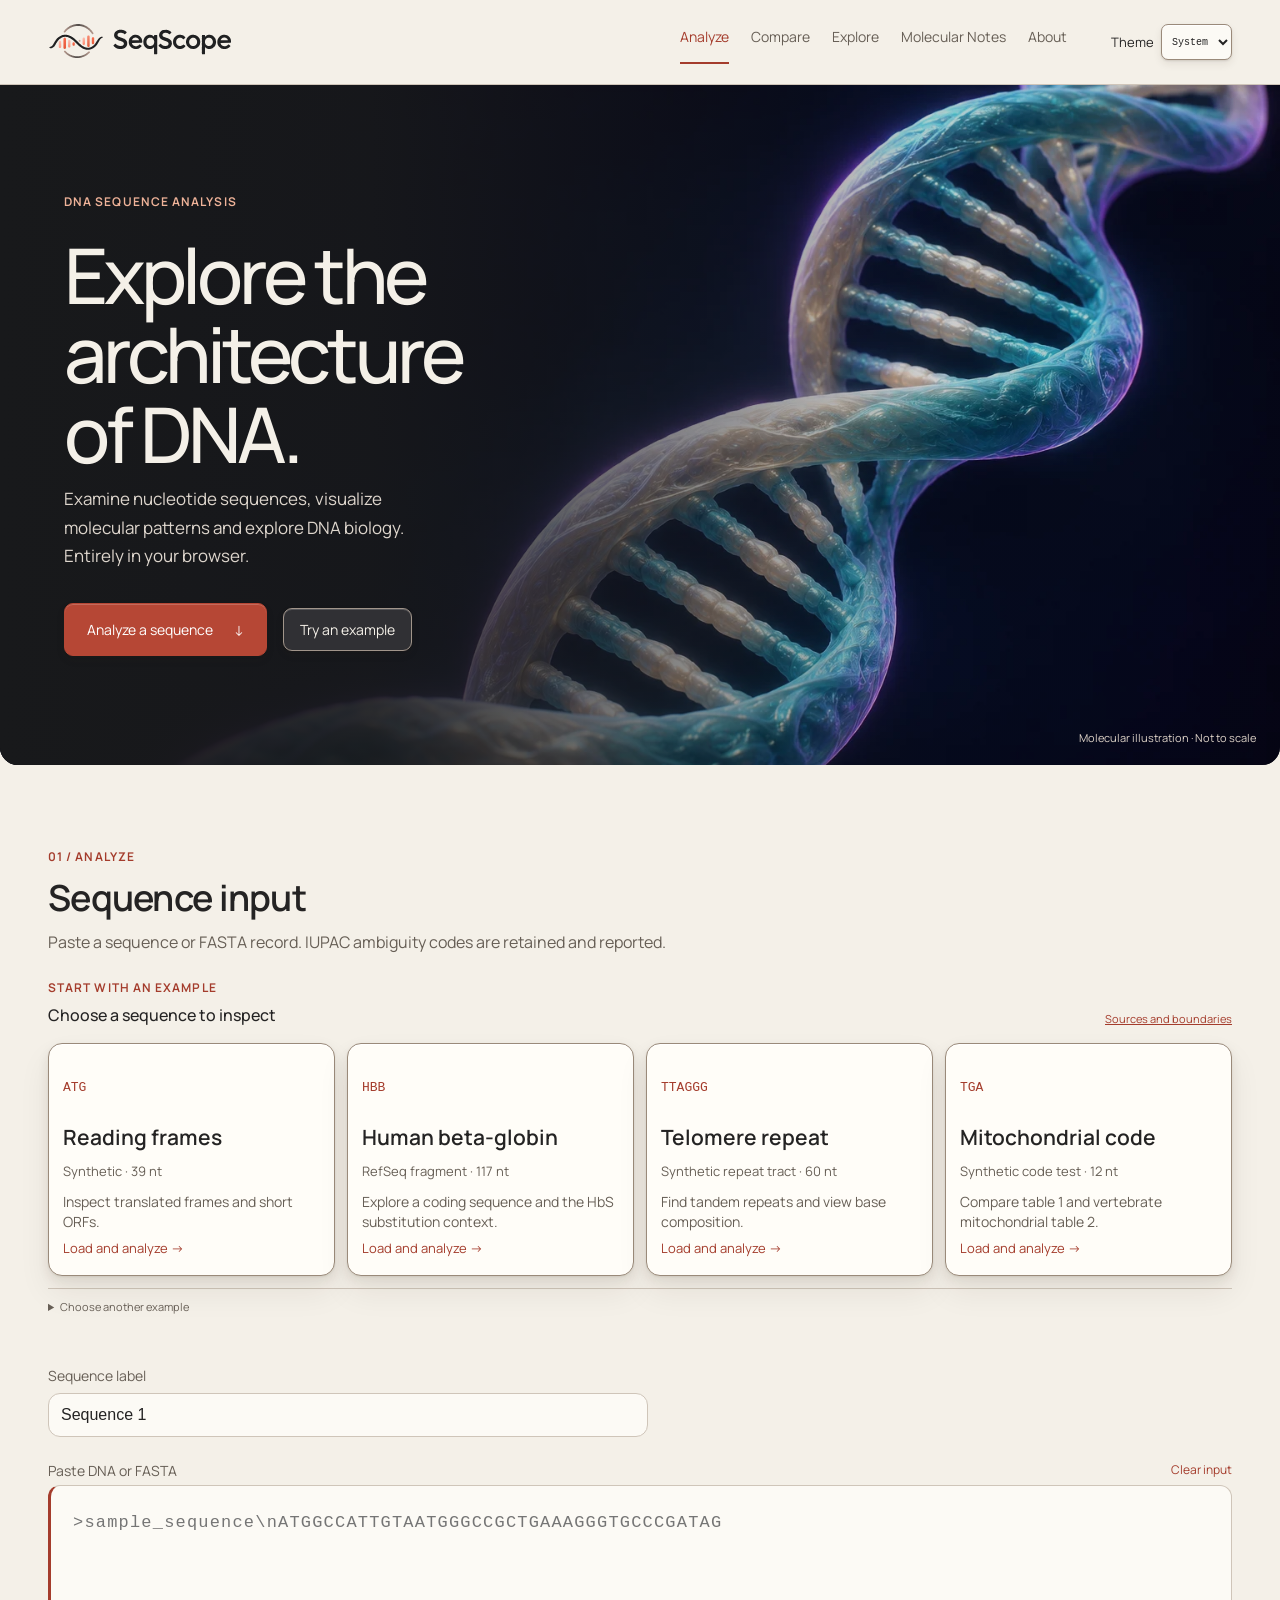
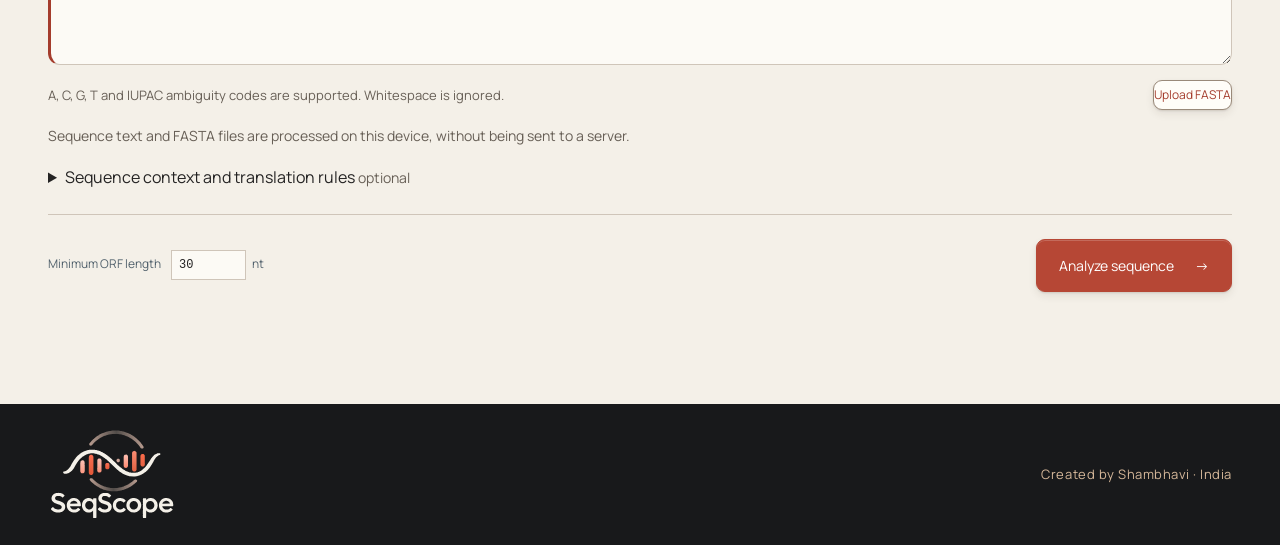
==== commit 784329d6: "Strengthen scientific analysis rules, context, findings and exports" ====
--- a/index.html
+++ b/index.html
@@ -4,7 +4,7 @@
   <meta charset="utf-8">
   <meta name="viewport" content="width=device-width, initial-scale=1">
   <meta name="theme-color" content="#18191b">
-  <meta name="description" content="A local DNA analysis workspace for sequence composition, motifs, translation, ORFs and pairwise alignment.">
+  <meta name="description" content="An interactive workspace for studying DNA through computational sequence analysis.">
   <link rel="icon" href="assets/favicon.svg?v=final-2" type="image/svg+xml">
   <link rel="alternate icon" href="assets/favicon.ico?v=approved-1">
   <link rel="apple-touch-icon" sizes="180x180" href="assets/branding/apple-touch-icon.png">
@@ -13,7 +13,7 @@
   <title>SeqScope | DNA Sequence Analysis</title>
   <script src="src/theme.js?v=readiness-1"></script>
   <link rel="stylesheet" href="styles.css?v=20261106-4">
-<link rel="stylesheet" href="experience.css?v=1"><link rel="stylesheet" href="visual.css?v=release-2"><link rel="stylesheet" href="seqscope.css?v=post-deployment-1"><meta property="og:title" content="SeqScope | DNA Sequence Analysis"><meta property="og:description" content="Explore the architecture of DNA with browser-local sequence analysis."><meta property="og:image" content="https://shambhavi-synapse.github.io/DNA-sequence-analyzer/assets/branding/seqscope-social.png"><meta name="twitter:card" content="summary_large_image"></head>
+<link rel="stylesheet" href="experience.css?v=1"><link rel="stylesheet" href="visual.css?v=release-2"><link rel="stylesheet" href="seqscope.css?v=post-deployment-1"><meta property="og:title" content="SeqScope | DNA Sequence Analysis"><meta property="og:description" content="An interactive workspace for studying DNA through computational sequence analysis."><meta property="og:image" content="https://shambhavi-synapse.github.io/DNA-sequence-analyzer/assets/branding/seqscope-social.png"><meta name="twitter:card" content="summary_large_image"></head>
 <body>
   <header class="topbar">
     <a class="brand official-brand" href="#analyze" data-route-link="analyze" aria-label="SeqScope home"><img class="brand-light" src="assets/branding/seqscope-horizontal-light.svg?v=final-2" width="225" height="48" alt="SeqScope"><img class="brand-dark" src="assets/branding/seqscope-horizontal-dark.svg?v=final-2" width="225" height="48" alt="SeqScope"></a>
@@ -33,6 +33,13 @@
       <div class="input-label-row"><label class="field-label" for="sequence-input">Paste DNA or FASTA</label><button id="clear-input" class="text-button" type="button">Clear input</button></div><textarea id="sequence-input" spellcheck="false" placeholder=">sample_sequence\nATGGCCATTGTAATGGGCCGCTGAAAGGGTGCCCGATAG" aria-describedby="input-help"></textarea>
       <div class="input-footer"><span id="input-help">A, C, G, T and IUPAC ambiguity codes are supported. Whitespace is ignored.</span><label class="upload-button" for="fasta-file">Upload FASTA<input id="fasta-file" type="file" accept=".fa,.fasta,.fna,.txt,text/plain" hidden></label></div>
       <p class="input-privacy">Sequence text and FASTA files are processed on this device, without being sent to a server.</p>
+      <details class="sequence-context"><summary>Sequence context and translation rules <span class="note">optional</span></summary>
+        <div class="context-controls">
+          <label for="biological-source">Biological source<select id="biological-source"><option value="unspecified">Unspecified</option><option value="prokaryotic">Prokaryotic</option><option value="eukaryotic">Eukaryotic</option><option value="organellar">Organellar</option></select></label>
+          <label for="sequence-type">Sequence type<select id="sequence-type"><option value="unknown">Unknown fragment</option><option value="genomic">Genomic DNA</option><option value="coding">Coding sequence</option></select></label>
+          <label for="orf-start-rule">Candidate ORF starts<select id="orf-start-rule"><option value="atg">ATG only (conservative)</option><option value="table">All starts in selected NCBI table</option></select></label>
+        </div><p class="note">Source and sequence type supply interpretation context. Choose a genetic code explicitly in Coding analysis; source alone does not determine it. These settings do not change nucleotide calculations.</p>
+      </details>
       <div class="controls"><label for="min-orf">Minimum ORF length <input id="min-orf" type="number" min="1" max="1000000" value="30"> nt</label><button id="analyze-btn" class="primary-button">Analyze sequence <span>→</span></button></div>
       <p id="error-message" class="error" role="alert" hidden></p>
     </section>
@@ -46,15 +53,14 @@
     <section id="results" class="results" hidden aria-live="polite">
       <div class="results-title"><div><p class="eyebrow">03 / RESULTS</p><h2 id="result-name">Sequence analysis</h2></div><div class="export-actions"><button id="copy-btn" class="secondary-button">Copy summary</button><button id="csv-btn" class="secondary-button">Download analysis CSV</button><button id="fasta-btn" class="secondary-button">Download FASTA</button><button id="print-btn" class="secondary-button">Print report</button></div></div>
       <p id="export-status" class="note export-status" role="status" hidden></p>
-      <div class="metrics" id="metrics"></div><div class="interpretation" id="interpretation"></div>
-      <div class="result-grid"><article class="panel composition-panel"><div class="panel-head"><div><p class="eyebrow">COMPOSITION</p><h3>Nucleotide profile</h3></div><span class="unit">Full input distribution</span></div><div class="composition-layout"><div id="composition-chart" class="composition-chart" role="img" aria-label="Nucleotide composition chart"></div><div id="composition-legend" class="legend"></div></div><p class="note" id="composition-note"></p></article>
+      <div id="sequence-overview"></div><div class="metrics" id="metrics"></div><div class="interpretation" id="interpretation"></div>
+      <div class="result-grid"><article class="panel composition-panel" id="composition-distribution"><div class="panel-head"><div><p class="eyebrow">COMPOSITION</p><h3>Nucleotide profile</h3></div><span class="unit">Full input distribution</span></div><div class="composition-layout"><div id="composition-chart" class="composition-chart" role="img" aria-label="Nucleotide composition chart"></div><div id="composition-legend" class="legend"></div></div><p class="note" id="composition-note"></p><div id="composition-statistics"></div></article>
       <article class="panel"><div class="panel-head"><div><p class="eyebrow">STRANDS</p><h3>Transformations</h3></div></div><div id="transformations" class="transform-list"></div><p class="note">Coding-strand substitution and template-strand transcription are separate operations; both RNA sequences are shown 5′ to 3′. All DNA inputs are read 5′ to 3′. Template transcription reverse-complements the input before T-to-U substitution.</p></article></div>
-      <div class="result-grid"><article class="panel gc-panel"><div class="panel-head"><div><p class="eyebrow">WINDOW PROFILE</p><h3>GC content</h3></div><label class="window-control">Window <input id="gc-window" type="number" min="3" value="30"> nt</label></div><div id="gc-chart" class="gc-chart"></div><p class="note">Each point is a complete window advanced by one nucleotide. Ambiguous bases are omitted from that window's denominator.</p></article>
-      <article class="panel orf-panel"><div class="panel-head"><div><p class="eyebrow">CANDIDATE REGIONS</p><h3>Open reading frames</h3></div><span class="unit">ATG → in-frame stop</span></div><div id="orf-map"></div><p id="orf-interpretation" class="note"></p></article></div>
-      <article class="panel frames-panel"><div class="panel-head"><div><p class="eyebrow">TRANSLATION</p><h3>Six reading frames</h3></div><label class="unit" for="genetic-code">Genetic code <select id="genetic-code"><option value="1">Table 1 · Standard</option><option value="2">Table 2 · Vertebrate mitochondrial</option></select></label></div><p class="note">Select a codon to inspect its translation and locate its nucleotides. Translation depends on the organism and cellular compartment. These are computational translations, not evidence of protein expression.</p><div id="codon-inspection" class="codon-inspection" aria-live="polite">Select a triplet below to inspect its translation.</div><div id="frames"></div></article>
-      <div class="result-grid"><article class="panel"><div class="panel-head"><div><p class="eyebrow">CODON COUNTS</p><h3>Codon usage by frame</h3></div></div><label class="field-label" for="codon-frame">Reading frame</label><select id="codon-frame"><option>+1</option><option>+2</option><option>+3</option><option>−1</option><option>−2</option><option>−3</option></select><div id="codon-usage"></div></article>
-      <article class="panel"><div class="panel-head"><div><p class="eyebrow">PATTERNS</p><h3>Motifs and repeats</h3></div></div><label class="field-label" for="motif-input">Exact motif (literal IUPAC symbols)</label><div class="inline-controls"><input id="motif-input" class="motif-input" value="ATG" maxlength="40"><label class="check-label"><input type="checkbox" id="motif-reverse"> Search reverse complement</label><button id="motif-btn" class="secondary-button">Find</button></div><p class="note">IUPAC codes match as literal symbols in this exact search. Ambiguous bases are not expanded.</p><div id="motif-results" class="motif-results"></div><div id="repeat-results" class="repeat-results"></div></article></div>
+      <div class="result-grid"><article class="panel gc-panel"><div class="panel-head"><div><p class="eyebrow">WINDOW PROFILE</p><h3>GC content</h3></div><label class="window-control">Window <input id="gc-window" type="number" min="3" value="30"> nt</label></div><div id="gc-chart" class="gc-chart"></div><p class="note">Each point is a complete window advanced by one nucleotide. Ambiguous bases are omitted from that window's denominator.</p></article><article class="panel" id="sequence-features"><div class="panel-head"><div><p class="eyebrow">PATTERNS</p><h3>Motifs and repeats</h3></div></div><label class="field-label" for="motif-input">Motif</label><label class="field-label" for="motif-mode">Matching rule</label><select id="motif-mode"><option value="literal">Exact symbols</option><option value="iupac">IUPAC definite matches</option></select><div class="inline-controls"><input id="motif-input" class="motif-input" value="ATG" maxlength="40"><label class="check-label"><input type="checkbox" id="motif-reverse"> Search reverse complement</label><button id="motif-btn" class="secondary-button">Find</button></div><p class="note">Exact symbols preserves literal matching. IUPAC mode accepts a position only if every possible input base is allowed by the motif; possible-only matches are excluded. Self-reverse-complement motifs are listed once per interval.</p><div id="motif-results" class="motif-results"></div><div id="repeat-results" class="repeat-results"></div></article></div>
+      <article class="panel frames-panel" id="coding-analysis"><div class="panel-head"><div><p class="eyebrow">TRANSLATION</p><h3>Six reading frames</h3></div><label class="unit" for="genetic-code">Genetic code <select id="genetic-code"><option value="1">Table 1 · Standard</option><option value="2">Table 2 · Vertebrate mitochondrial</option><option value="5">Table 5 · Invertebrate mitochondrial</option><option value="11">Table 11 · Bacterial, archaeal, plastid</option></select></label></div><p class="note">Select a codon to inspect its translation and locate its nucleotides. Translation depends on the organism and cellular compartment. These are computational translations, not evidence of protein expression.</p><div id="coding-context" class="note"></div><div id="codon-inspection" class="codon-inspection" aria-live="polite">Select a triplet below to inspect its translation.</div><div id="frames"></div></article>
+      <div class="result-grid"><article class="panel orf-panel"><div class="panel-head"><div><p class="eyebrow">CANDIDATE REGIONS</p><h3>Open reading frames</h3></div><span class="unit" id="orf-rule-label">ATG → in-frame stop</span></div><div id="orf-map"></div><p id="orf-interpretation" class="note"></p></article><article class="panel"><div class="panel-head"><div><p class="eyebrow">CODON COUNTS</p><h3>Codon usage by frame</h3></div></div><label class="field-label" for="codon-frame">Reading frame</label><select id="codon-frame"><option>+1</option><option>+2</option><option>+3</option><option>−1</option><option>−2</option><option>−3</option></select><div id="codon-usage"></div></article></div>
       <article class="panel sequence-panel" id="sequence-panel"><div class="panel-head"><div><p class="eyebrow">SEQUENCE VIEWER</p><h3>Positions, codons and complementary strand</h3></div><span id="sequence-length" class="unit"></span></div><p class="note">Top strand reads 5′ to 3′. Complement runs antiparallel, 3′ to 5′. Select a base or codon for details.</p><p id="sequence-inspector" class="inspector" aria-live="polite">Select a nucleotide or codon.</p><div id="sequence-view" class="sequence-view"></div></article>
+      <article class="panel" id="integrated-findings"><div class="panel-head"><div><p class="eyebrow">INTEGRATED FINDINGS</p><h3>Results in context</h3></div></div><div id="findings-text"></div><p class="note">Exact counts and coordinates describe this input. Translation and ORFs depend on selected rules. Biological conclusions require additional evidence. Export the CSV for complete sequences, settings and results.</p></article>
       <div id="fasta-records" class="fasta-records" hidden></div>
     </section></div>
     <div class="app-view" id="view-notes" data-view="notes" hidden><section id="molecular-notes" class="editorial-section"><div class="gallery-intro"><div><h2>Inside the language of DNA.</h2><p>A curated collection of essential molecular biology concepts, with concise explanations and links to trusted scientific resources for further reading.</p><a class="secondary-button" href="#explore">Try the interactive explorers →</a></div><figure><img src="assets/chromatin-editorial.webp" width="1536" height="1024" loading="lazy" alt="Conceptual illustration of DNA wrapping around nucleosome-like histone assemblies"><figcaption>Molecular illustration · Not to scale</figcaption></figure></div><div class="notes-view-control" role="tablist" aria-label="Molecular Notes view"><button type="button" id="notes-reading" role="tab" data-notes-mode="reading" aria-selected="true" aria-controls="notes-reading-panel" tabindex="0">Reading</button><button type="button" id="notes-overview" role="tab" data-notes-mode="overview" aria-selected="false" aria-controls="notes-overview-panel" tabindex="-1">Overview</button></div><div id="notes-overview-panel" role="tabpanel" aria-labelledby="notes-overview" tabindex="0" hidden></div><div id="notes-reading-panel" role="tabpanel" aria-labelledby="notes-reading" tabindex="0"><section id="genetics-life" class="editorial-section life-section"><div class="section-head"><div><h2>Genetics in everyday life</h2><p class="section-copy">Examples of genetic variation interacting with cell biology and environment. These stories do not predict an individual's traits.</p></div></div>
@@ -105,11 +111,11 @@
 <p><strong>SeqScope</strong> is an interactive project that brings together DNA sequence analysis, nucleotide composition, complementary strands, reading frames, protein translation, and sequence comparison, alongside molecular biology concepts and scientific resources for further exploration.</p>
 <p>I hope you enjoy exploring it!</p>
 <p class="signature"><strong>Shambhavi Tiwari</strong><br><em>Creator of <strong>SeqScope</strong> · India</em></p></div></section>
-    <section id="method" class="method"><p class="eyebrow">METHOD NOTE</p><p>Ambiguous IUPAC symbols remain in the sequence. Base percentages use only A/C/G/T as the denominator. Translation uses the selected NCBI table 1 or 2; ambiguous codons resolve only when every expansion gives the same residue. ORFs use ATG and canonical stops, include stop codons in length, and report 1-based inclusive input coordinates. Candidate ORFs are not validated genes.</p><p>AI tools assisted development and review. The deployed application does not use AI services, and user sequences remain in the browser.</p></section>
+    <section id="method" class="method"><p class="eyebrow">METHOD NOTE</p><p>Ambiguous IUPAC symbols remain in the sequence. Base percentages use only A/C/G/T as the denominator. Translation uses the selected NCBI table 1, 2, 5 or 11; ambiguous codons resolve only when every expansion gives the same residue. ORFs use the selected initiation rule and definite table-specific stops, include stop codons in length, and report 1-based inclusive input coordinates. Candidate ORFs are not validated genes.</p><p>AI tools assisted development and review. The deployed application does not use AI services, and user sequences remain in the browser.</p></section>
     </div>
   </main>
   <article id="print-report" class="print-report" aria-label="DNA Sequence Analysis Report"></article>
   <footer><a class="footer-brand" href="#analyze" data-route-link="analyze" aria-label="SeqScope home"><img class="brand-light" src="assets/branding/seqscope-logo-light.svg" width="140" height="102" alt="SeqScope"><img class="brand-dark" src="assets/branding/seqscope-logo-dark.svg" width="140" height="102" alt="SeqScope"></a><span>Created by Shambhavi · India</span></footer>
-  <script type="module" src="src/app.js?v=post-deployment-1"></script>
+  <script type="module" src="src/app.js?v=scientific-analysis-20261122"></script>
 <script type="module" src="src/experience.js?v=refinement-1"></script></body>
 </html>
--- a/seqscope.css
+++ b/seqscope.css
@@ -304,3 +304,22 @@
 }
 @page{@bottom-right{content:counter(page);font:8.5pt Manrope,Arial,sans-serif;color:#494743}}
 @media print{#print-report .report-sequence h3{break-after:avoid}#print-report .report-gc{break-inside:avoid}#print-report .report-end{margin-top:3mm;padding-top:2mm}}
+
+/* Targeted analysis controls retain the existing theme and type system. */
+.sequence-context { margin-block: 1rem; }
+.sequence-context summary { cursor: pointer; }
+.context-controls { display: grid; grid-template-columns: repeat(3,minmax(0,1fr)); gap: 1rem; margin-block: 1rem; }
+.context-controls label { display: grid; gap: .5rem; font-size: .85rem; }
+.context-controls select, #genetic-code { max-width: 100%; min-width: 0; }
+.analysis-links { display: flex; flex-wrap: wrap; gap: .5rem 1.2rem; margin-block: 1rem; font-size: .85rem; }
+.analysis-links a { color: var(--text); }
+#composition-statistics dl { display: grid; grid-template-columns: 1fr auto; gap: .3rem 1rem; font-size: .85rem; }
+#composition-statistics dd { margin: 0; font-family: var(--mono); }
+#composition-statistics summary { cursor: pointer; }
+#composition-statistics table { width: 100%; font-size: .8rem; }
+#findings-text p { margin-block: .7rem; overflow-wrap: anywhere; font-size: .9rem; }
+#coding-context p { margin-block: .6rem; }
+.alignment-differences { max-height: 18rem; overflow: auto; margin-block: 1rem; }
+.alignment-differences button { display: block; width: 100%; text-align: left; overflow-wrap: anywhere; margin-block: .35rem; }
+#composition-distribution, #sequence-features, #coding-analysis, #integrated-findings, #sequence-overview { scroll-margin-top: 6rem; }
+@media (max-width: 700px) { .context-controls { grid-template-columns: 1fr; } }
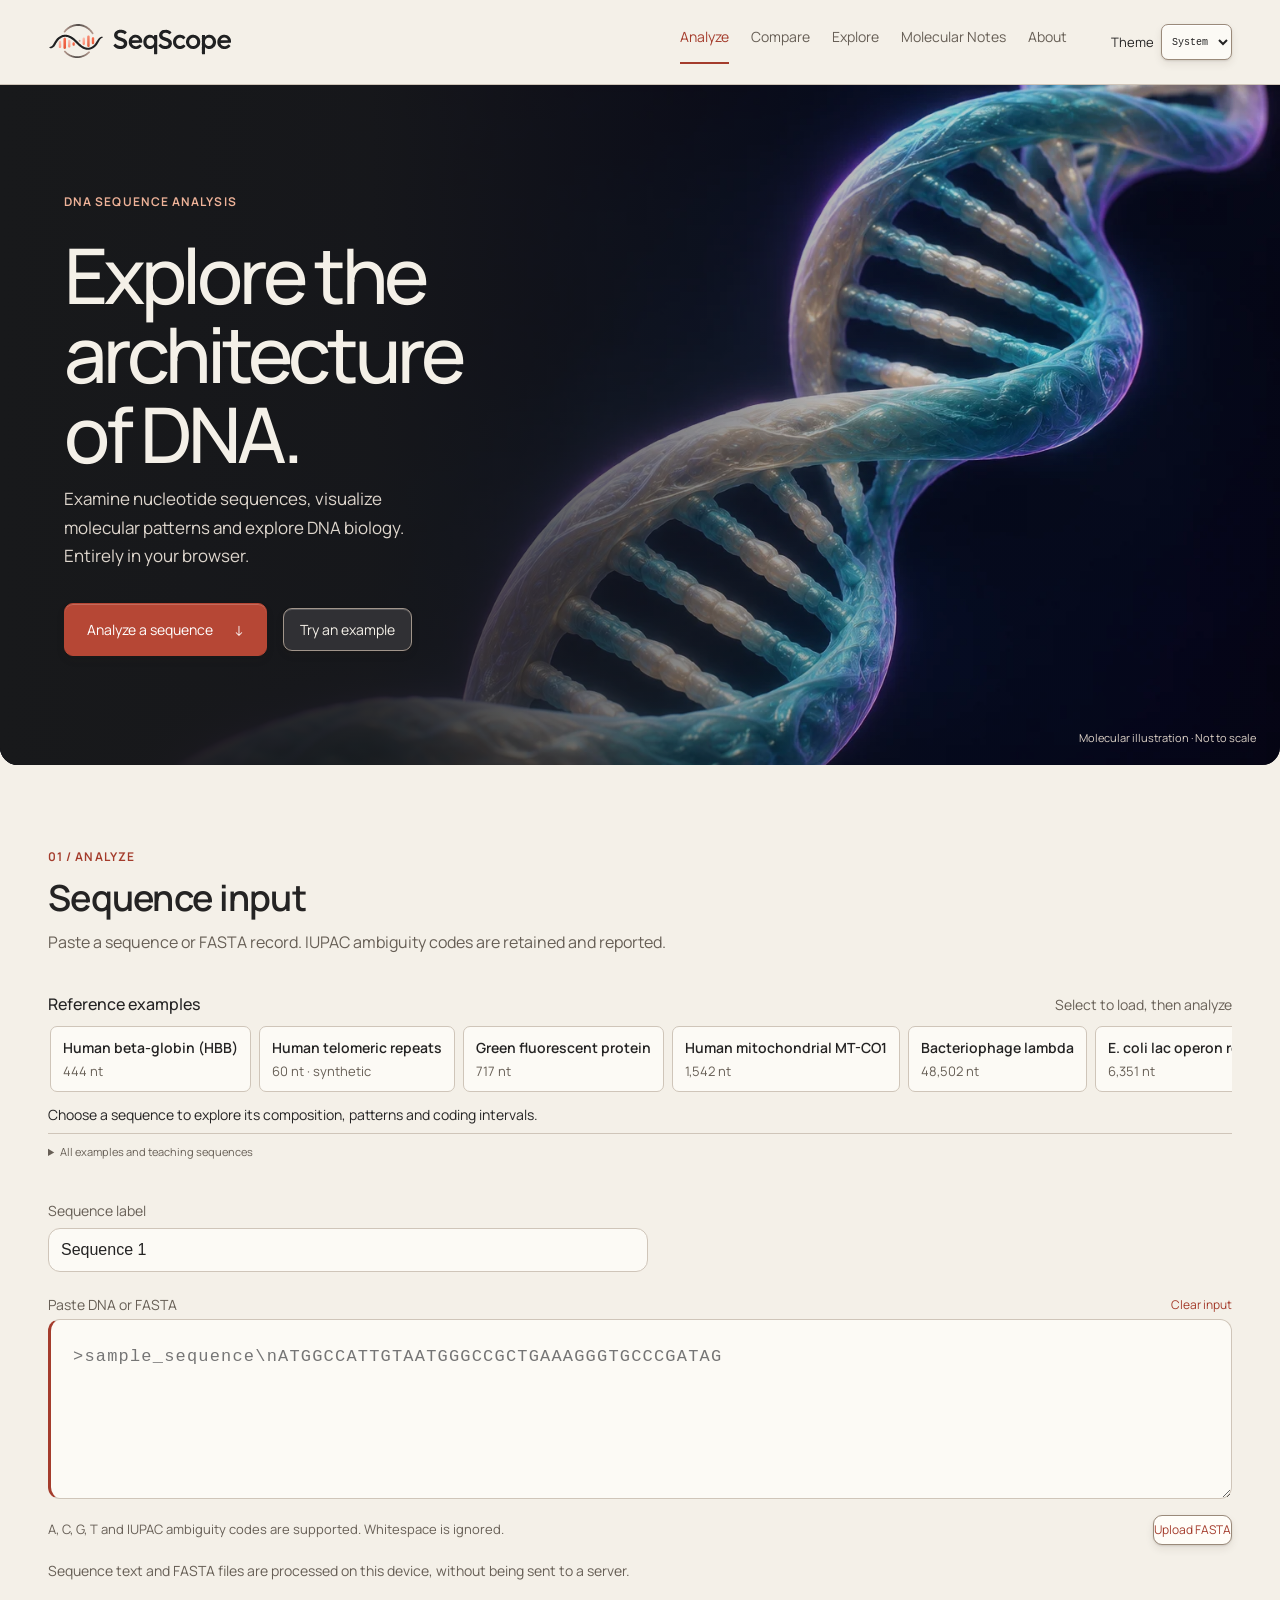
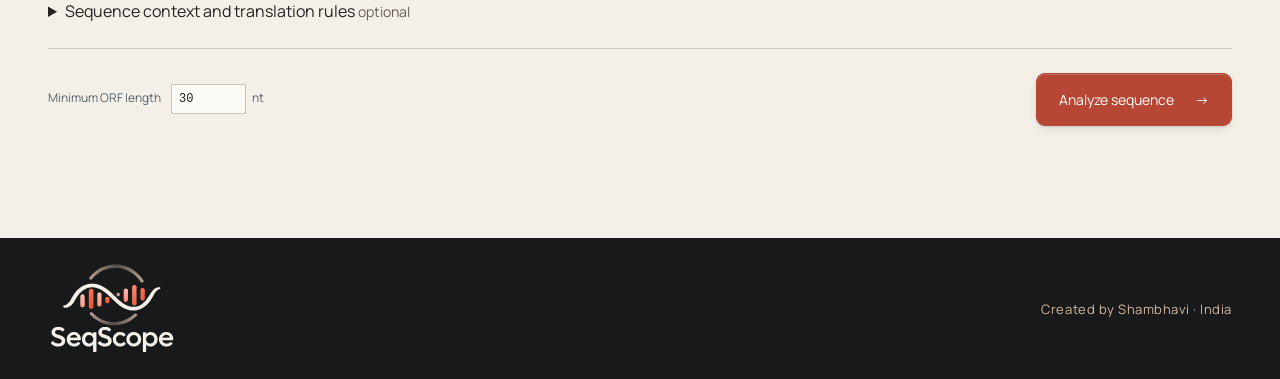
==== commit 5b22fbe8: "Complete curated DNA examples and refine scientific result presentation" ====
--- a/index.html
+++ b/index.html
@@ -13,7 +13,7 @@
   <title>SeqScope | DNA Sequence Analysis</title>
   <script src="src/theme.js?v=readiness-1"></script>
   <link rel="stylesheet" href="styles.css?v=20261106-4">
-<link rel="stylesheet" href="experience.css?v=1"><link rel="stylesheet" href="visual.css?v=release-2"><link rel="stylesheet" href="seqscope.css?v=post-deployment-1"><meta property="og:title" content="SeqScope | DNA Sequence Analysis"><meta property="og:description" content="An interactive workspace for studying DNA through computational sequence analysis."><meta property="og:image" content="https://shambhavi-synapse.github.io/DNA-sequence-analyzer/assets/branding/seqscope-social.png"><meta name="twitter:card" content="summary_large_image"></head>
+<link rel="stylesheet" href="experience.css?v=1"><link rel="stylesheet" href="visual.css?v=release-2"><link rel="stylesheet" href="seqscope.css?v=curated-presentation-20261122"><meta property="og:title" content="SeqScope | DNA Sequence Analysis"><meta property="og:description" content="An interactive workspace for studying DNA through computational sequence analysis."><meta property="og:image" content="https://shambhavi-synapse.github.io/DNA-sequence-analyzer/assets/branding/seqscope-social.png"><meta name="twitter:card" content="summary_large_image"></head>
 <body>
   <header class="topbar">
     <a class="brand official-brand" href="#analyze" data-route-link="analyze" aria-label="SeqScope home"><img class="brand-light" src="assets/branding/seqscope-horizontal-light.svg?v=final-2" width="225" height="48" alt="SeqScope"><img class="brand-dark" src="assets/branding/seqscope-horizontal-dark.svg?v=final-2" width="225" height="48" alt="SeqScope"></a>
@@ -28,7 +28,14 @@
     </section>
     <section class="workspace" id="analysis" aria-labelledby="input-heading">
       <div class="section-head"><div><p class="eyebrow">01 / ANALYZE</p><h2 id="input-heading">Sequence input</h2><p class="section-copy">Paste a sequence or FASTA record. IUPAC ambiguity codes are retained and reported.</p></div></div>
-      <div class="example-library"><div class="example-library-head"><div><p class="eyebrow">START WITH AN EXAMPLE</p><h3>Choose a sequence to inspect</h3></div><a href="#example-sources" class="subtle-link">Sources and boundaries</a></div><div class="example-cards"><button class="example-card" data-example="synthetic"><span class="example-glyph glyph-frame">ATG</span><strong>Reading frames</strong><small>Synthetic · 39 nt</small><span>Inspect translated frames and short ORFs.</span><b>Load and analyze →</b></button><button class="example-card" data-example="hbb"><span class="example-glyph glyph-hbb">HBB</span><strong>Human beta-globin</strong><small>RefSeq fragment · 117 nt</small><span>Explore a coding sequence and the HbS substitution context.</span><b>Load and analyze →</b></button><button class="example-card" data-example="telomere"><span class="example-glyph glyph-repeat">TTAGGG</span><strong>Telomere repeat</strong><small>Synthetic repeat tract · 60 nt</small><span>Find tandem repeats and view base composition.</span><b>Load and analyze →</b></button><button class="example-card" data-example="mt-code"><span class="example-glyph glyph-code">TGA</span><strong>Mitochondrial code</strong><small>Synthetic code test · 12 nt</small><span>Compare table 1 and vertebrate mitochondrial table 2.</span><b>Load and analyze →</b></button></div><details class="example-select-advanced"><summary>Choose another example</summary><div class="inline-controls"><select id="example-select"><option value="synthetic">Synthetic teaching sequence</option><option value="hbb">Human HBB reference coding fragment</option><option value="hbb-mut">Human HBB fragment with one coding variant</option><option value="telomere">Synthetic telomere repeat tract</option><option value="mt-code">Synthetic mitochondrial-code demonstration</option></select><button id="load-example" class="text-button">Load example</button><a href="#example-sources" class="subtle-link">Source details</a></div></details></div>
+      <div class="example-library compact-examples" aria-label="Reference sequence examples">
+        <div class="example-library-head"><h3>Reference examples</h3><span class="note">Select to load, then analyze</span></div>
+        <div id="curated-examples" class="curated-strip" role="group" aria-label="Six curated sequences"></div>
+        <p id="example-introduction" class="example-introduction">Choose a sequence to explore its composition, patterns and coding intervals.</p>
+        <details id="selected-example-source" hidden><summary>Source and what to explore</summary><div id="example-provenance"></div></details>
+        <details class="example-select-advanced"><summary>All examples and teaching sequences</summary><div class="inline-controls"><label for="example-select">Example sequence</label><select id="example-select"></select><button id="load-example" class="text-button">Load example</button><a href="#example-sources" class="subtle-link">All sequence sources</a></div></details>
+        <p id="example-status" class="note" role="status" hidden></p>
+      </div>
       <label class="field-label" for="sequence-name">Sequence label</label><input id="sequence-name" class="name-input" maxlength="80" value="Sequence 1" autocomplete="off">
       <div class="input-label-row"><label class="field-label" for="sequence-input">Paste DNA or FASTA</label><button id="clear-input" class="text-button" type="button">Clear input</button></div><textarea id="sequence-input" spellcheck="false" placeholder=">sample_sequence\nATGGCCATTGTAATGGGCCGCTGAAAGGGTGCCCGATAG" aria-describedby="input-help"></textarea>
       <div class="input-footer"><span id="input-help">A, C, G, T and IUPAC ambiguity codes are supported. Whitespace is ignored.</span><label class="upload-button" for="fasta-file">Upload FASTA<input id="fasta-file" type="file" accept=".fa,.fasta,.fna,.txt,text/plain" hidden></label></div>
@@ -46,7 +53,7 @@
     </div>
     <div class="app-view" id="view-compare" data-view="compare" hidden><section class="workspace"><div class="section-head"><div><p class="eyebrow">SEQUENCE COMPARISON</p><h2>Compare two sequences</h2><p class="section-copy">Align complete inputs and inspect substitutions, gaps, and identity.</p></div></div><details class="compare-tool" id="compare" open><summary><span><small>GLOBAL ALIGNMENT</small>Needleman–Wunsch</span><span class="summary-hint">match +2 · mismatch −1 · gap −2</span></summary>
       <p class="note">A global alignment places both full sequences in one alignment. Scores: match +2, mismatch −1, gap −2. IUPAC symbols are compared literally. Each input is limited to 1,500 nt.</p>
-      <div class="compare-inputs"><label class="field-label">Sequence A<textarea id="compare-a" class="small-sequence" spellcheck="false" placeholder="Paste first DNA sequence"></textarea></label><label class="field-label">Sequence B<textarea id="compare-b" class="small-sequence" spellcheck="false" placeholder="Paste second DNA sequence"></textarea></label></div>
+      <div class="compare-example"><button id="load-hbb-comparison" class="secondary-button">Compare HBB reference and c.20A&gt;T</button><p id="compare-example-note" class="note" hidden></p></div><div class="compare-inputs"><label class="field-label">Sequence A<textarea id="compare-a" class="small-sequence" spellcheck="false" placeholder="Paste first DNA sequence"></textarea></label><label class="field-label">Sequence B<textarea id="compare-b" class="small-sequence" spellcheck="false" placeholder="Paste second DNA sequence"></textarea></label></div>
       <div class="compare-actions"><button id="compare-btn" class="secondary-button">Align sequences</button><p id="compare-error" class="error" role="alert" hidden></p></div><div id="comparison-results" class="comparison-results" hidden></div>
     </details></section></div>
     <div class="app-view" id="view-analyze-results" data-view="analyze" hidden>
@@ -55,12 +62,12 @@
       <p id="export-status" class="note export-status" role="status" hidden></p>
       <div id="sequence-overview"></div><div class="metrics" id="metrics"></div><div class="interpretation" id="interpretation"></div>
       <div class="result-grid"><article class="panel composition-panel" id="composition-distribution"><div class="panel-head"><div><p class="eyebrow">COMPOSITION</p><h3>Nucleotide profile</h3></div><span class="unit">Full input distribution</span></div><div class="composition-layout"><div id="composition-chart" class="composition-chart" role="img" aria-label="Nucleotide composition chart"></div><div id="composition-legend" class="legend"></div></div><p class="note" id="composition-note"></p><div id="composition-statistics"></div></article>
-      <article class="panel"><div class="panel-head"><div><p class="eyebrow">STRANDS</p><h3>Transformations</h3></div></div><div id="transformations" class="transform-list"></div><p class="note">Coding-strand substitution and template-strand transcription are separate operations; both RNA sequences are shown 5′ to 3′. All DNA inputs are read 5′ to 3′. Template transcription reverse-complements the input before T-to-U substitution.</p></article></div>
-      <div class="result-grid"><article class="panel gc-panel"><div class="panel-head"><div><p class="eyebrow">WINDOW PROFILE</p><h3>GC content</h3></div><label class="window-control">Window <input id="gc-window" type="number" min="3" value="30"> nt</label></div><div id="gc-chart" class="gc-chart"></div><p class="note">Each point is a complete window advanced by one nucleotide. Ambiguous bases are omitted from that window's denominator.</p></article><article class="panel" id="sequence-features"><div class="panel-head"><div><p class="eyebrow">PATTERNS</p><h3>Motifs and repeats</h3></div></div><label class="field-label" for="motif-input">Motif</label><label class="field-label" for="motif-mode">Matching rule</label><select id="motif-mode"><option value="literal">Exact symbols</option><option value="iupac">IUPAC definite matches</option></select><div class="inline-controls"><input id="motif-input" class="motif-input" value="ATG" maxlength="40"><label class="check-label"><input type="checkbox" id="motif-reverse"> Search reverse complement</label><button id="motif-btn" class="secondary-button">Find</button></div><p class="note">Exact symbols preserves literal matching. IUPAC mode accepts a position only if every possible input base is allowed by the motif; possible-only matches are excluded. Self-reverse-complement motifs are listed once per interval.</p><div id="motif-results" class="motif-results"></div><div id="repeat-results" class="repeat-results"></div></article></div>
-      <article class="panel frames-panel" id="coding-analysis"><div class="panel-head"><div><p class="eyebrow">TRANSLATION</p><h3>Six reading frames</h3></div><label class="unit" for="genetic-code">Genetic code <select id="genetic-code"><option value="1">Table 1 · Standard</option><option value="2">Table 2 · Vertebrate mitochondrial</option><option value="5">Table 5 · Invertebrate mitochondrial</option><option value="11">Table 11 · Bacterial, archaeal, plastid</option></select></label></div><p class="note">Select a codon to inspect its translation and locate its nucleotides. Translation depends on the organism and cellular compartment. These are computational translations, not evidence of protein expression.</p><div id="coding-context" class="note"></div><div id="codon-inspection" class="codon-inspection" aria-live="polite">Select a triplet below to inspect its translation.</div><div id="frames"></div></article>
+      <article class="panel"><div class="panel-head"><div><p class="eyebrow">STRANDS</p><h3>Transformations</h3></div></div><div id="transformations" class="transform-list"></div><p class="note">Copy the complementary strand, reverse complement or RNA equivalent for strand-oriented sequence work. Inputs and RNA outputs read 5′ to 3′; the aligned complement reads 3′ to 5′. Template transcription uses the reverse complement.</p></article></div>
+      <div class="result-grid"><article class="panel gc-panel"><div class="panel-head"><div><p class="eyebrow">WINDOW PROFILE</p><h3>GC content</h3></div><label class="window-control">Window <input id="gc-window" type="number" min="3" value="30"> nt</label></div><div id="gc-chart" class="gc-chart"></div><p class="note">Shows regional GC variation. Each point is a complete window advanced by one nucleotide; percentages use known A/C/G/T bases in that window.</p></article><article class="panel" id="sequence-features"><div class="panel-head"><div><p class="eyebrow">PATTERNS</p><h3>Motifs and repeats</h3></div></div><label class="field-label" for="motif-input">Motif</label><label class="field-label" for="motif-mode">Matching rule</label><select id="motif-mode"><option value="literal">Exact symbols</option><option value="iupac">IUPAC definite matches</option></select><div class="inline-controls"><input id="motif-input" class="motif-input" value="ATG" maxlength="40"><label class="check-label"><input type="checkbox" id="motif-reverse"> Search reverse complement</label><button id="motif-btn" class="secondary-button">Find</button></div><p class="note">Exact symbols preserves literal matching. IUPAC mode accepts a position only if every possible input base is allowed by the motif; possible-only matches are excluded. Self-reverse-complement motifs are listed once per interval.</p><div id="motif-results" class="motif-results"></div><div id="repeat-results" class="repeat-results"></div></article></div>
+      <article class="panel frames-panel" id="coding-analysis"><div class="panel-head"><div><p class="eyebrow">TRANSLATION</p><h3>Six reading frames</h3></div><label class="unit" for="genetic-code">Genetic code <select id="genetic-code"><option value="1">Table 1 · Standard</option><option value="2">Table 2 · Vertebrate mitochondrial</option><option value="5">Table 5 · Invertebrate mitochondrial</option><option value="11">Table 11 · Bacterial, archaeal, plastid</option></select></label></div><p class="note">Translates nucleotide triplets across all six reading frames using the selected genetic code. Select a codon to inspect its residue and input positions.</p><div id="coding-context" class="note"></div><div id="codon-inspection" class="codon-inspection" aria-live="polite">Select a triplet below to inspect its translation.</div><div id="translation-pagination" class="analysis-pagination" hidden><label for="frame-codon-start">First codon to display <input id="frame-codon-start" type="number" min="1" value="1"></label><button id="frame-go" class="secondary-button">Go</button><button id="frame-prev" class="secondary-button">Previous codons</button><button id="frame-next" class="secondary-button">Next codons</button><span class="note">60 codons per frame; complete translations are included in exports.</span></div><div id="frames"></div></article>
       <div class="result-grid"><article class="panel orf-panel"><div class="panel-head"><div><p class="eyebrow">CANDIDATE REGIONS</p><h3>Open reading frames</h3></div><span class="unit" id="orf-rule-label">ATG → in-frame stop</span></div><div id="orf-map"></div><p id="orf-interpretation" class="note"></p></article><article class="panel"><div class="panel-head"><div><p class="eyebrow">CODON COUNTS</p><h3>Codon usage by frame</h3></div></div><label class="field-label" for="codon-frame">Reading frame</label><select id="codon-frame"><option>+1</option><option>+2</option><option>+3</option><option>−1</option><option>−2</option><option>−3</option></select><div id="codon-usage"></div></article></div>
-      <article class="panel sequence-panel" id="sequence-panel"><div class="panel-head"><div><p class="eyebrow">SEQUENCE VIEWER</p><h3>Positions, codons and complementary strand</h3></div><span id="sequence-length" class="unit"></span></div><p class="note">Top strand reads 5′ to 3′. Complement runs antiparallel, 3′ to 5′. Select a base or codon for details.</p><p id="sequence-inspector" class="inspector" aria-live="polite">Select a nucleotide or codon.</p><div id="sequence-view" class="sequence-view"></div></article>
-      <article class="panel" id="integrated-findings"><div class="panel-head"><div><p class="eyebrow">INTEGRATED FINDINGS</p><h3>Results in context</h3></div></div><div id="findings-text"></div><p class="note">Exact counts and coordinates describe this input. Translation and ORFs depend on selected rules. Biological conclusions require additional evidence. Export the CSV for complete sequences, settings and results.</p></article>
+      <article class="panel sequence-panel" id="sequence-panel"><div class="panel-head"><div><p class="eyebrow">SEQUENCE VIEWER</p><h3>Positions, codons and complementary strand</h3></div><span id="sequence-length" class="unit"></span></div><p class="note">Inspect input coordinates and complementary bases. Nucleotide clicks report codons in the selected reading frame; the aligned complement runs 3′ to 5′.</p><p id="sequence-inspector" class="inspector" aria-live="polite">Select a nucleotide or codon.</p><div id="sequence-pagination" class="analysis-pagination" hidden><label for="viewer-start">First input position <input id="viewer-start" type="number" min="1" value="1"></label><button id="viewer-go" class="secondary-button">Go</button><button id="viewer-prev" class="secondary-button">Previous bases</button><button id="viewer-next" class="secondary-button">Next bases</button></div><div id="sequence-view" class="sequence-view"></div></article>
+      <article class="panel" id="integrated-findings"><div class="panel-head"><div><p class="eyebrow">INTEGRATED FINDINGS</p><h3>Results in context</h3></div></div><div id="findings-text"></div><p class="note">Export complete sequences, calculated results and selected rules in the analysis CSV. Methodology and interpretation limits are available above.</p></article>
       <div id="fasta-records" class="fasta-records" hidden></div>
     </section></div>
     <div class="app-view" id="view-notes" data-view="notes" hidden><section id="molecular-notes" class="editorial-section"><div class="gallery-intro"><div><h2>Inside the language of DNA.</h2><p>A curated collection of essential molecular biology concepts, with concise explanations and links to trusted scientific resources for further reading.</p><a class="secondary-button" href="#explore">Try the interactive explorers →</a></div><figure><img src="assets/chromatin-editorial.webp" width="1536" height="1024" loading="lazy" alt="Conceptual illustration of DNA wrapping around nucleosome-like histone assemblies"><figcaption>Molecular illustration · Not to scale</figcaption></figure></div><div class="notes-view-control" role="tablist" aria-label="Molecular Notes view"><button type="button" id="notes-reading" role="tab" data-notes-mode="reading" aria-selected="true" aria-controls="notes-reading-panel" tabindex="0">Reading</button><button type="button" id="notes-overview" role="tab" data-notes-mode="overview" aria-selected="false" aria-controls="notes-overview-panel" tabindex="-1">Overview</button></div><div id="notes-overview-panel" role="tabpanel" aria-labelledby="notes-overview" tabindex="0" hidden></div><div id="notes-reading-panel" role="tabpanel" aria-labelledby="notes-reading" tabindex="0"><section id="genetics-life" class="editorial-section life-section"><div class="section-head"><div><h2>Genetics in everyday life</h2><p class="section-copy">Examples of genetic variation interacting with cell biology and environment. These stories do not predict an individual's traits.</p></div></div>
@@ -82,7 +89,7 @@
 
 
     <details class="foundations"><summary>Foundational reading and sequence data resources</summary><p>Teaching resources and original studies are linked beside the topics they support. These additional references cover general mechanisms and the exact reference sequence used in the analyzer.</p><ul><li><a data-source="nptel-molecular" href="https://nptel.ac.in/courses/102103341" target="_blank" rel="noreferrer">Molecular biology · Vishal Trivedi, IIT Guwahati · NPTEL ↗</a></li><li><a data-source="nptel-expression" href="https://nptel.ac.in/courses/104108056" target="_blank" rel="noreferrer">Eukaryotic gene expression · P. N. Rangarajan, IISc · NPTEL ↗</a></li><li><a href="https://www.ncbi.nlm.nih.gov/books/NBK26821/" target="_blank" rel="noreferrer">DNA structure and replication · Molecular Biology of the Cell, NCBI Bookshelf ↗</a></li><li><a href="https://www.ncbi.nlm.nih.gov/books/NBK26887/" target="_blank" rel="noreferrer">Gene expression · Molecular Biology of the Cell, NCBI Bookshelf ↗</a></li><li><a data-source="inda" href="https://ibdc.dbt.gov.in/inda/" target="_blank" rel="noreferrer">Indian Nucleotide Data Archive · IBDC ↗</a></li><li><a data-source="genomeindia-update" href="https://www.pib.gov.in/Pressreleaseshare.aspx?PRID=2112778" target="_blank" rel="noreferrer">GenomeIndia dataset and access guidelines · DBT ↗</a></li></ul><p>Research examples illustrate particular organisms, cohorts or experiments. They do not infer traits, disease or ancestry from a sequence entered here.</p></details>
-    <section id="example-sources" class="sources-section"><p class="eyebrow">EXAMPLE SEQUENCE SOURCES</p><p><strong>Synthetic teaching sequence:</strong> constructed for this workspace; not a biological reference record. <strong>HBB coding fragment:</strong> Homo sapiens <i>HBB</i> mRNA RefSeq NM_000518.5, transcript positions 51–167, corresponding to coding positions 1–117. Positive transcript orientation, frame +1. This spliced coding fragment is not a genomic interval or complete CDS. <strong>HBB variant:</strong> the same fragment with coding position 20 changed A&gt;T (c.20A&gt;T; rs334). <strong>Telomere tract:</strong> synthetic 60-nt sequence consisting of ten TTAGGG repeats, not a genome reference. <strong>Mitochondrial-code example:</strong> synthetic 12-nt demonstration of codon reassignment, not a mitochondrial sequence. Reference record: <a href="https://www.ncbi.nlm.nih.gov/nuccore/NM_000518.5" target="_blank" rel="noreferrer">NCBI RefSeq NM_000518.5 ↗</a>.</p></section>
+    <section id="example-sources" class="sources-section"><p class="eyebrow">EXAMPLE SEQUENCE SOURCES</p><div id="curated-source-list"></div><details><summary>Earlier teaching examples</summary><p><strong>Synthetic teaching sequence:</strong> constructed for this workspace; not a biological reference record. <strong>HBB coding fragment:</strong> Homo sapiens <i>HBB</i> mRNA RefSeq NM_000518.5, transcript positions 51–167, corresponding to coding positions 1–117. Positive transcript orientation, frame +1. This spliced coding fragment is not a genomic interval or complete CDS. <strong>HBB variant:</strong> the same fragment with coding position 20 changed A&gt;T (c.20A&gt;T; rs334). <strong>Telomere tract:</strong> synthetic 60-nt sequence consisting of ten TTAGGG repeats, not a genome reference. <strong>Mitochondrial-code example:</strong> synthetic 12-nt demonstration of codon reassignment, not a mitochondrial sequence. Reference record: <a href="https://www.ncbi.nlm.nih.gov/nuccore/NM_000518.5" target="_blank" rel="noreferrer">NCBI RefSeq NM_000518.5 ↗</a>.</p></details></section>
       <section id="curious-dna" class="curious-section"><div class="section-head genomics-heading"><div><h2>Genomic structure, variation and regulation</h2><p class="section-copy">Research findings that show how varied DNA and gene expression can be.</p></div></div><div class="curious-grid">
       <article class="curious-card fact-illustrated" id="note-genome-size" data-summary="Genome size does not directly measure organismal complexity."><span class="fact-mark">01</span><div class="genomic-body"><h3>The human genome is not the largest</h3><p>Genome size does not track organismal complexity. Several plants and lungfish have genomes many times larger than ours, often because repetitive DNA and transposable elements accumulated over evolutionary time.</p><div class="further-reading" role="group" aria-label="Further reading: The human genome is not the largest"><p class="reading-label">Further reading</p><ul><li><a href="https://pmc.ncbi.nlm.nih.gov/articles/PMC4571570/" target="_blank" rel="noreferrer">Genome-size evolution and the C-value enigma · Elliott &amp; Gregory<span aria-hidden="true">&nbsp;↗</span></a></li></ul></div></div></article>
       <article class="curious-card fact-illustrated" id="note-rna-editing" data-summary="Some cephalopods extensively edit RNA without changing the underlying DNA."><span class="fact-mark">02</span><div class="genomic-body"><h3>Octopuses edit many neural RNAs</h3><p>Some coleoid cephalopods show extensive A-to-I RNA editing in nervous-system transcripts. This changes RNA messages after transcription; it does not rewrite the underlying genomic DNA sequence.</p><details class="concept-schematic" tabindex="0"><summary>View schematic</summary><img class="atlas-specimen" src="assets/atlas-editing.svg" width="300" height="160" loading="lazy" alt="rna editing scientific schematic"></details><div class="further-reading" role="group" aria-label="Further reading: Octopuses edit many neural RNAs"><p class="reading-label">Further reading</p><ul><li><a href="https://pmc.ncbi.nlm.nih.gov/articles/PMC5499236/" target="_blank" rel="noreferrer">Neural RNA editing in cephalopods · Cell<span aria-hidden="true">&nbsp;↗</span></a></li></ul></div></div></article>
@@ -116,6 +123,6 @@
   </main>
   <article id="print-report" class="print-report" aria-label="DNA Sequence Analysis Report"></article>
   <footer><a class="footer-brand" href="#analyze" data-route-link="analyze" aria-label="SeqScope home"><img class="brand-light" src="assets/branding/seqscope-logo-light.svg" width="140" height="102" alt="SeqScope"><img class="brand-dark" src="assets/branding/seqscope-logo-dark.svg" width="140" height="102" alt="SeqScope"></a><span>Created by Shambhavi · India</span></footer>
-  <script type="module" src="src/app.js?v=scientific-analysis-20261122"></script>
+  <script type="module" src="src/app.js?v=curated-presentation-20261122"></script>
 <script type="module" src="src/experience.js?v=refinement-1"></script></body>
 </html>
--- a/seqscope.css
+++ b/seqscope.css
@@ -323,3 +323,36 @@
 .alignment-differences button { display: block; width: 100%; text-align: left; overflow-wrap: anywhere; margin-block: .35rem; }
 #composition-distribution, #sequence-features, #coding-analysis, #integrated-findings, #sequence-overview { scroll-margin-top: 6rem; }
 @media (max-width: 700px) { .context-controls { grid-template-columns: 1fr; } }
+
+/* Compact examples and bounded result pages, within the established analyzer. */
+.compact-examples { padding: 0 0 16px; margin-bottom: 18px; }
+.compact-examples .example-library-head { flex-direction: row; flex-wrap: wrap; align-items: baseline; gap: 6px 16px; }
+.compact-examples .example-library-head h3 { font-size: 1rem; }
+.curated-strip { display: flex; gap: 8px; overflow-x: auto; padding: 8px 2px; max-width: 100%; }
+.example-choice { flex: 0 0 auto; display: grid; gap: 2px; text-align: left; padding: 9px 12px; border: 1px solid var(--line); border-radius: 7px; background: var(--paper); color: var(--text); cursor: pointer; min-height: 52px; }
+.example-choice strong { font-size: .875rem; font-weight: 600; }
+.example-choice small { color: var(--muted); font-size: .8125rem; }
+.example-choice[aria-pressed=true] { border-color: var(--accent); box-shadow: inset 0 0 0 1px var(--accent); background: var(--soft); }
+.example-introduction { font-size: .875rem; line-height: 1.5; margin: 4px 0 8px; max-width: 90ch; }
+.compact-examples details { font-size: .875rem; margin-block: 5px; }
+.compact-examples summary { cursor: pointer; }
+#example-provenance p { margin-block: .5rem; overflow-wrap: anywhere; }
+.metric.longest-orf-metric { grid-column: span 2; }
+.metric.longest-orf-metric strong { font-size: 1.5rem; }
+.longest-orf-metric .metric-detail { display: block; font-size: .875rem; color: var(--muted); margin-block: .4rem; }
+.longest-orf-metric button { margin-top: .5rem; }
+.longest-candidate { border-left: 3px solid var(--accent); padding-left: 12px; margin-block: 1rem; }
+.longest-candidate .orf-item { width: 100%; }
+.orf-candidate-details { margin-top: 1rem; }
+.orf-candidate-details summary, .pattern-block summary { cursor: pointer; }
+.analysis-pagination { display: flex; flex-wrap: wrap; align-items: center; gap: 8px 12px; margin-block: 12px; font-size: .875rem; }
+.analysis-pagination input { width: 7rem; padding: 5px 8px; }
+.analysis-pagination button { padding: 7px 12px; min-height: 40px; }
+.analysis-pagination [disabled] { opacity: .5; cursor: default; }
+.repeat-tract { display: grid; text-align: left; width: 100%; gap: 4px; margin-block: 8px; padding: 10px 12px; border: 1px solid var(--line); border-radius: 6px; background: var(--paper); color: var(--text); cursor: pointer; }
+.repeat-tract strong { font-size: 1rem; }
+.repeat-tract span { font-size: .875rem; color: var(--muted); }
+.orf-detail code { white-space: pre-wrap; overflow-wrap: anywhere; }
+.compare-example { margin-block: 14px; }
+#curated-source-list details { margin-block: 10px; }
+@media (max-width:700px) { .metric.longest-orf-metric { grid-column: 1 / -1; } .analysis-pagination { gap: 8px; } }
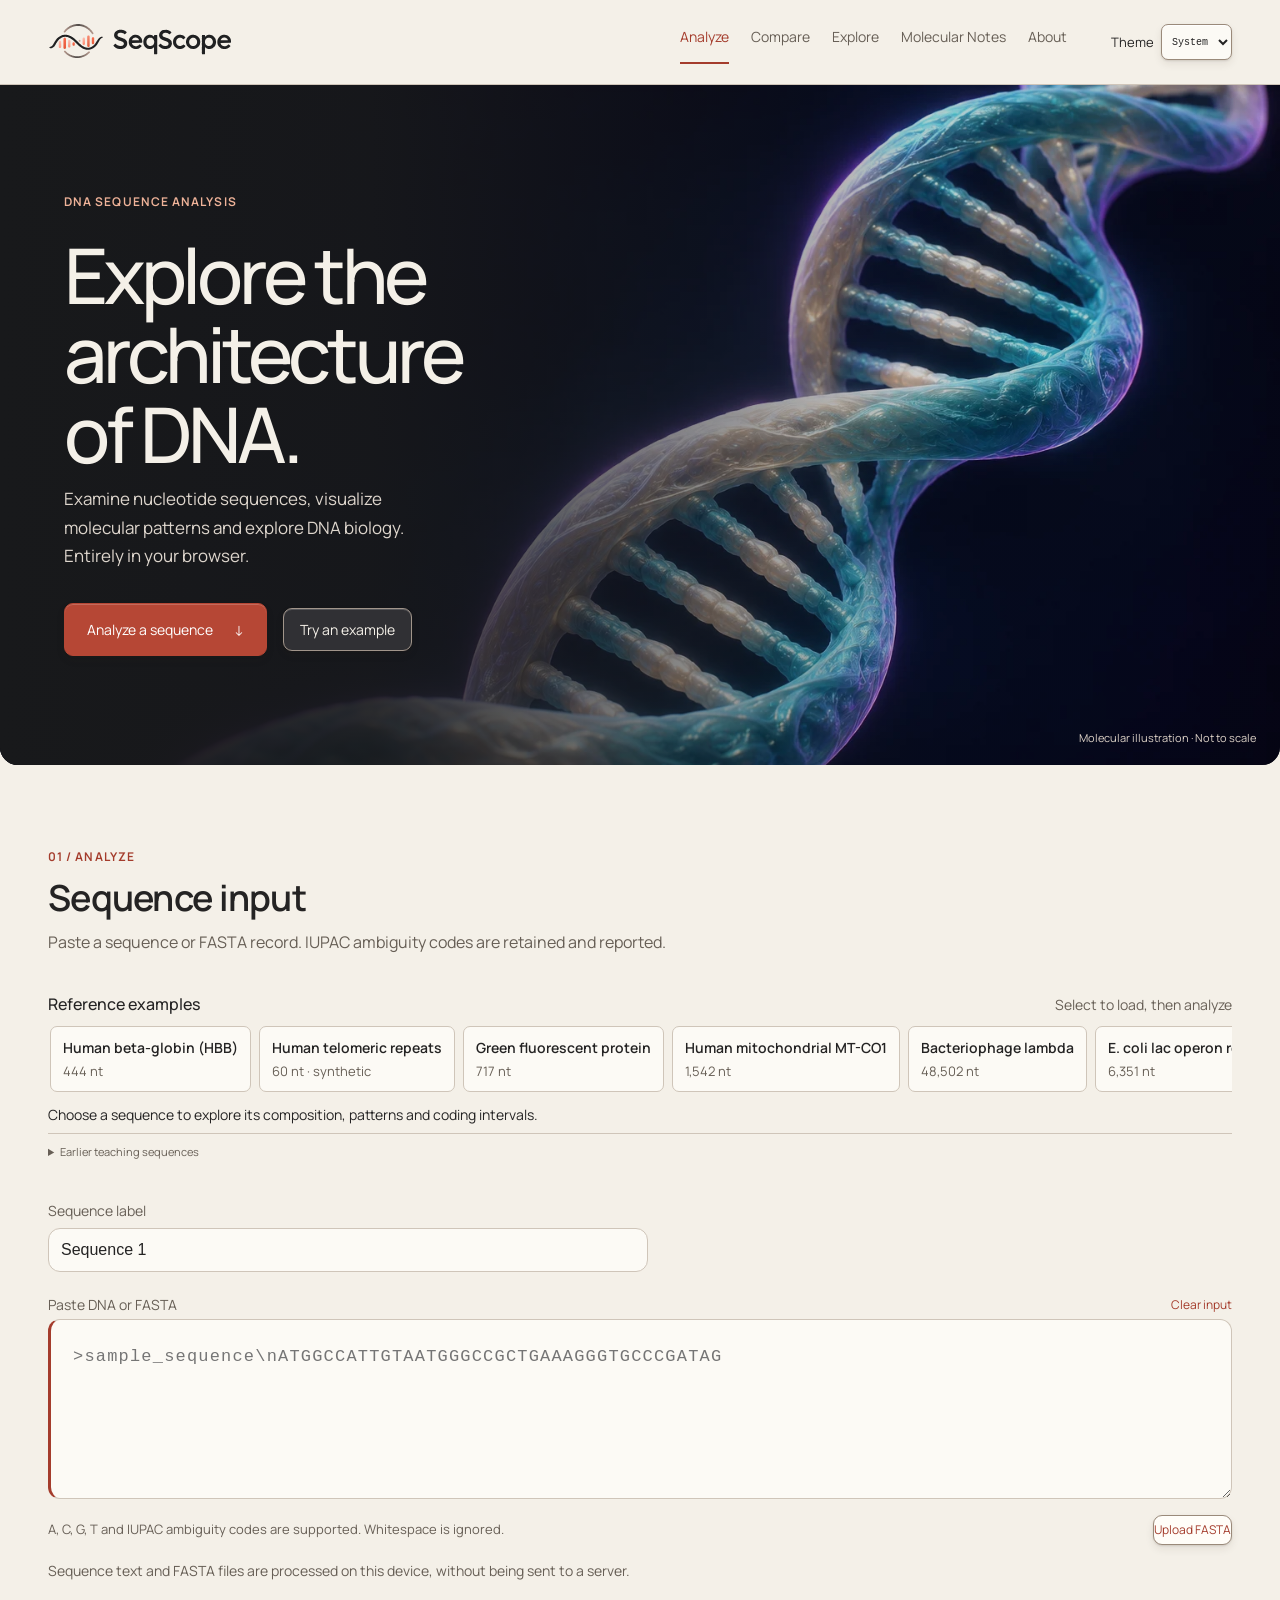
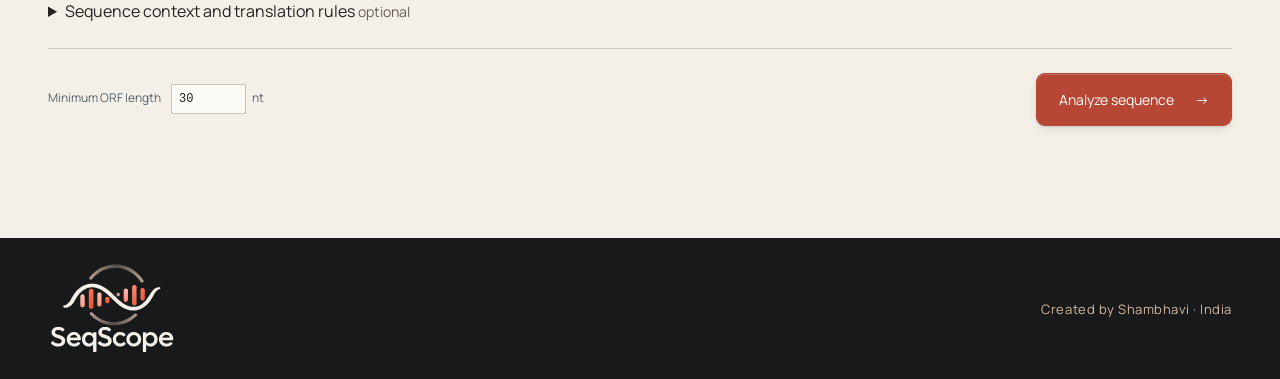
==== commit e1abc951: "Complete code-aware Mutation Lab, verified restriction maps and release checks" ====
--- a/index.html
+++ b/index.html
@@ -13,7 +13,7 @@
   <title>SeqScope | DNA Sequence Analysis</title>
   <script src="src/theme.js?v=readiness-1"></script>
   <link rel="stylesheet" href="styles.css?v=20261106-4">
-<link rel="stylesheet" href="experience.css?v=1"><link rel="stylesheet" href="visual.css?v=release-2"><link rel="stylesheet" href="seqscope.css?v=curated-presentation-20261122"><meta property="og:title" content="SeqScope | DNA Sequence Analysis"><meta property="og:description" content="An interactive workspace for studying DNA through computational sequence analysis."><meta property="og:image" content="https://shambhavi-synapse.github.io/DNA-sequence-analyzer/assets/branding/seqscope-social.png"><meta name="twitter:card" content="summary_large_image"></head>
+<link rel="stylesheet" href="experience.css?v=1"><link rel="stylesheet" href="visual.css?v=release-2"><link rel="stylesheet" href="seqscope.css?v=verified-release-20261123"><meta property="og:title" content="SeqScope | DNA Sequence Analysis"><meta property="og:description" content="An interactive workspace for studying DNA through computational sequence analysis."><meta property="og:image" content="https://shambhavi-synapse.github.io/DNA-sequence-analyzer/assets/branding/seqscope-social.png"><meta name="twitter:card" content="summary_large_image"></head>
 <body>
   <header class="topbar">
     <a class="brand official-brand" href="#analyze" data-route-link="analyze" aria-label="SeqScope home"><img class="brand-light" src="assets/branding/seqscope-horizontal-light.svg?v=final-2" width="225" height="48" alt="SeqScope"><img class="brand-dark" src="assets/branding/seqscope-horizontal-dark.svg?v=final-2" width="225" height="48" alt="SeqScope"></a>
@@ -33,7 +33,7 @@
         <div id="curated-examples" class="curated-strip" role="group" aria-label="Six curated sequences"></div>
         <p id="example-introduction" class="example-introduction">Choose a sequence to explore its composition, patterns and coding intervals.</p>
         <details id="selected-example-source" hidden><summary>Source and what to explore</summary><div id="example-provenance"></div></details>
-        <details class="example-select-advanced"><summary>All examples and teaching sequences</summary><div class="inline-controls"><label for="example-select">Example sequence</label><select id="example-select"></select><button id="load-example" class="text-button">Load example</button><a href="#example-sources" class="subtle-link">All sequence sources</a></div></details>
+        <details class="example-select-advanced"><summary>Earlier teaching sequences</summary><div class="inline-controls"><label for="example-select">Example sequence</label><select id="example-select"></select><button id="load-example" class="text-button">Load example</button><a href="#example-sources" class="subtle-link">All sequence sources</a></div></details>
         <p id="example-status" class="note" role="status" hidden></p>
       </div>
       <label class="field-label" for="sequence-name">Sequence label</label><input id="sequence-name" class="name-input" maxlength="80" value="Sequence 1" autocomplete="off">
@@ -60,13 +60,14 @@
     <section id="results" class="results" hidden aria-live="polite">
       <div class="results-title"><div><p class="eyebrow">03 / RESULTS</p><h2 id="result-name">Sequence analysis</h2></div><div class="export-actions"><button id="copy-btn" class="secondary-button">Copy summary</button><button id="csv-btn" class="secondary-button">Download analysis CSV</button><button id="fasta-btn" class="secondary-button">Download FASTA</button><button id="print-btn" class="secondary-button">Print report</button></div></div>
       <p id="export-status" class="note export-status" role="status" hidden></p>
-      <div id="sequence-overview"></div><div class="metrics" id="metrics"></div><div class="interpretation" id="interpretation"></div>
+      <nav class="analysis-pagination" aria-label="Analysis results"><a href="#sequence-overview">Overview</a><a href="#sequence-panel">Strands and positions</a><a href="#coding-analysis">Coding</a><a href="#sequence-features">Patterns</a><a href="#restriction-mapping">Restriction sites</a></nav><div id="sequence-overview"></div><div class="metrics" id="metrics"></div><div class="interpretation" id="interpretation"></div>
       <div class="result-grid"><article class="panel composition-panel" id="composition-distribution"><div class="panel-head"><div><p class="eyebrow">COMPOSITION</p><h3>Nucleotide profile</h3></div><span class="unit">Full input distribution</span></div><div class="composition-layout"><div id="composition-chart" class="composition-chart" role="img" aria-label="Nucleotide composition chart"></div><div id="composition-legend" class="legend"></div></div><p class="note" id="composition-note"></p><div id="composition-statistics"></div></article>
       <article class="panel"><div class="panel-head"><div><p class="eyebrow">STRANDS</p><h3>Transformations</h3></div></div><div id="transformations" class="transform-list"></div><p class="note">Copy the complementary strand, reverse complement or RNA equivalent for strand-oriented sequence work. Inputs and RNA outputs read 5′ to 3′; the aligned complement reads 3′ to 5′. Template transcription uses the reverse complement.</p></article></div>
-      <div class="result-grid"><article class="panel gc-panel"><div class="panel-head"><div><p class="eyebrow">WINDOW PROFILE</p><h3>GC content</h3></div><label class="window-control">Window <input id="gc-window" type="number" min="3" value="30"> nt</label></div><div id="gc-chart" class="gc-chart"></div><p class="note">Shows regional GC variation. Each point is a complete window advanced by one nucleotide; percentages use known A/C/G/T bases in that window.</p></article><article class="panel" id="sequence-features"><div class="panel-head"><div><p class="eyebrow">PATTERNS</p><h3>Motifs and repeats</h3></div></div><label class="field-label" for="motif-input">Motif</label><label class="field-label" for="motif-mode">Matching rule</label><select id="motif-mode"><option value="literal">Exact symbols</option><option value="iupac">IUPAC definite matches</option></select><div class="inline-controls"><input id="motif-input" class="motif-input" value="ATG" maxlength="40"><label class="check-label"><input type="checkbox" id="motif-reverse"> Search reverse complement</label><button id="motif-btn" class="secondary-button">Find</button></div><p class="note">Exact symbols preserves literal matching. IUPAC mode accepts a position only if every possible input base is allowed by the motif; possible-only matches are excluded. Self-reverse-complement motifs are listed once per interval.</p><div id="motif-results" class="motif-results"></div><div id="repeat-results" class="repeat-results"></div></article></div>
+      <article class="panel sequence-panel" id="sequence-panel"><div class="panel-head"><div><p class="eyebrow">SEQUENCE VIEWER</p><h3>Positions, codons and complementary strand</h3></div><span id="sequence-length" class="unit"></span></div><p class="note">Inspect input coordinates and complementary bases. Nucleotide clicks report codons in the selected reading frame; the aligned complement runs 3′ to 5′.</p><p id="sequence-inspector" class="inspector" aria-live="polite">Select a nucleotide or codon.</p><div id="sequence-pagination" class="analysis-pagination" hidden><label for="viewer-start">First input position <input id="viewer-start" type="number" min="1" value="1"></label><button id="viewer-go" class="secondary-button">Go</button><button id="viewer-prev" class="secondary-button">Previous bases</button><button id="viewer-next" class="secondary-button">Next bases</button></div><div id="sequence-view" class="sequence-view"></div></article>
       <article class="panel frames-panel" id="coding-analysis"><div class="panel-head"><div><p class="eyebrow">TRANSLATION</p><h3>Six reading frames</h3></div><label class="unit" for="genetic-code">Genetic code <select id="genetic-code"><option value="1">Table 1 · Standard</option><option value="2">Table 2 · Vertebrate mitochondrial</option><option value="5">Table 5 · Invertebrate mitochondrial</option><option value="11">Table 11 · Bacterial, archaeal, plastid</option></select></label></div><p class="note">Translates nucleotide triplets across all six reading frames using the selected genetic code. Select a codon to inspect its residue and input positions.</p><div id="coding-context" class="note"></div><div id="codon-inspection" class="codon-inspection" aria-live="polite">Select a triplet below to inspect its translation.</div><div id="translation-pagination" class="analysis-pagination" hidden><label for="frame-codon-start">First codon to display <input id="frame-codon-start" type="number" min="1" value="1"></label><button id="frame-go" class="secondary-button">Go</button><button id="frame-prev" class="secondary-button">Previous codons</button><button id="frame-next" class="secondary-button">Next codons</button><span class="note">60 codons per frame; complete translations are included in exports.</span></div><div id="frames"></div></article>
       <div class="result-grid"><article class="panel orf-panel"><div class="panel-head"><div><p class="eyebrow">CANDIDATE REGIONS</p><h3>Open reading frames</h3></div><span class="unit" id="orf-rule-label">ATG → in-frame stop</span></div><div id="orf-map"></div><p id="orf-interpretation" class="note"></p></article><article class="panel"><div class="panel-head"><div><p class="eyebrow">CODON COUNTS</p><h3>Codon usage by frame</h3></div></div><label class="field-label" for="codon-frame">Reading frame</label><select id="codon-frame"><option>+1</option><option>+2</option><option>+3</option><option>−1</option><option>−2</option><option>−3</option></select><div id="codon-usage"></div></article></div>
-      <article class="panel sequence-panel" id="sequence-panel"><div class="panel-head"><div><p class="eyebrow">SEQUENCE VIEWER</p><h3>Positions, codons and complementary strand</h3></div><span id="sequence-length" class="unit"></span></div><p class="note">Inspect input coordinates and complementary bases. Nucleotide clicks report codons in the selected reading frame; the aligned complement runs 3′ to 5′.</p><p id="sequence-inspector" class="inspector" aria-live="polite">Select a nucleotide or codon.</p><div id="sequence-pagination" class="analysis-pagination" hidden><label for="viewer-start">First input position <input id="viewer-start" type="number" min="1" value="1"></label><button id="viewer-go" class="secondary-button">Go</button><button id="viewer-prev" class="secondary-button">Previous bases</button><button id="viewer-next" class="secondary-button">Next bases</button></div><div id="sequence-view" class="sequence-view"></div></article>
+      <div class="result-grid"><article class="panel gc-panel"><div class="panel-head"><div><p class="eyebrow">WINDOW PROFILE</p><h3>GC content</h3></div><label class="window-control">Window <input id="gc-window" type="number" min="3" value="30"> nt</label></div><div id="gc-chart" class="gc-chart"></div><p class="note">Shows regional GC variation. Each point is a complete window advanced by one nucleotide; percentages use known A/C/G/T bases in that window.</p></article><article class="panel" id="sequence-features"><div class="panel-head"><div><p class="eyebrow">PATTERNS</p><h3>Motifs and repeats</h3></div></div><label class="field-label" for="motif-input">Motif</label><label class="field-label" for="motif-mode">Matching rule</label><select id="motif-mode"><option value="literal">Exact symbols</option><option value="iupac">IUPAC definite matches</option></select><div class="inline-controls"><input id="motif-input" class="motif-input" value="ATG" maxlength="40"><label class="check-label"><input type="checkbox" id="motif-reverse"> Search reverse complement</label><button id="motif-btn" class="secondary-button">Find</button></div><p class="note">Exact symbols preserves literal matching. IUPAC mode accepts a position only if every possible input base is allowed by the motif; possible-only matches are excluded. Self-reverse-complement motifs are listed once per interval.</p><div id="motif-results" class="motif-results"></div><div id="repeat-results" class="repeat-results"></div></article></div>
+      <article class="panel" id="restriction-mapping"><div class="panel-head"><div><p class="eyebrow">LABORATORY APPLICATIONS</p><h3>Restriction recognition sites</h3></div><span class="unit">Linear DNA · separate enzyme maps</span></div><p class="note">Locate common cloning sites, inspect both cleavage boundaries and compare input-strand fragment lengths.</p><div id="restriction-results"></div><details><summary>Methodology and enzyme source</summary><p class="note" id="restriction-method"></p><a href="https://www.neb.com/tools-and-resources/selection-charts/alphabetized-list-of-recognition-specificities" target="_blank" rel="noreferrer">Recognition and cleavage specifications · NEB ↗</a></details></article>
       <article class="panel" id="integrated-findings"><div class="panel-head"><div><p class="eyebrow">INTEGRATED FINDINGS</p><h3>Results in context</h3></div></div><div id="findings-text"></div><p class="note">Export complete sequences, calculated results and selected rules in the analysis CSV. Methodology and interpretation limits are available above.</p></article>
       <div id="fasta-records" class="fasta-records" hidden></div>
     </section></div>
@@ -107,7 +108,7 @@
     </div></section></div>
     <div class="app-view" id="view-explore" data-view="explore" hidden><section class="explore-section" aria-labelledby="explore-title"><div class="section-head"><div><p class="eyebrow">EXPLORE</p><h2 id="explore-title">Biology, in your hands.</h2><p class="section-copy">Inspect complementary bases, build an RNA codon and examine how a sequence change affects translation.</p></div></div><nav class="explore-links" aria-label="Explore modules"><a href="#base-pairing">Base Pairing</a><a href="#codon-builder">Codon Builder</a><a href="#mutation-lab">Mutation Lab</a></nav><div class="explorer-grid" id="molecular-explorers"><article class="panel explorer" id="base-pairing"><p class="eyebrow">BASE PAIRING</p><h3>Why these bases pair</h3><div class="pair-picker"><label for="pair-base">Choose a base</label><select id="pair-base"><option>A</option><option>T</option><option>G</option><option>C</option></select><span aria-hidden="true">↔</span><output id="pair-output">T</output></div><div id="pair-diagram" class="pair-diagram" role="img" aria-label="Adenine pairs with thymine using two hydrogen bonds"><span class="pair-base-name">Adenine (A)</span><span class="bond-lines">··</span><span class="pair-base-name">Thymine (T)</span></div><div id="pair-facts" class="pair-facts" aria-live="polite"></div></article>
       <article class="panel explorer" id="codon-builder"><p class="eyebrow">CODON BUILDER</p><h3>Build an RNA codon</h3><div class="codon-picker"><select aria-label="RNA base 1" class="rna-base"><option>A</option><option>U</option><option>C</option><option>G</option></select><select aria-label="RNA base 2" class="rna-base"><option>U</option><option>A</option><option>C</option><option>G</option></select><select aria-label="RNA base 3" class="rna-base"><option>G</option><option>A</option><option>U</option><option>C</option></select><span>→</span><output id="rna-output">Met</output></div><p class="note" id="rna-note">AUG is the standard start codon and encodes methionine.</p></article>
-      <article class="panel explorer mutation-explorer" id="mutation-lab"><p class="eyebrow">MUTATION LAB</p><h3>HBB coding example</h3><p class="note">RefSeq NM_000518.5 coding positions 16–24 (transcript positions 66–74). Change one base in the seventh coding codon and compare the translated residue. This illustrates sequence effect only, not individual health prediction.</p><div class="mutation-picker"><label for="hbb-base">Position 20, reference A</label><select id="hbb-base"><option>A</option><option>C</option><option>G</option><option>T</option></select><button id="mutate-btn" class="secondary-button">Apply base</button></div><div id="mutation-result" class="mutation-result" aria-live="polite"></div><p class="note">The classic HbS coding change is c.20A&gt;T, changing GAG to GTG and glutamate to valine. Mature hemoglobin chain numbering omits the initiating methionine.</p><a href="https://pubmed.ncbi.nlm.nih.gov/20301551/" target="_blank" rel="noreferrer">Further reading at GeneReviews ↗</a><div class="mutation-demo"><label class="field-label" for="mutation-demo-select">Compare a synthetic mutation type</label><select id="mutation-demo-select"><option value="synonymous">Synonymous substitution</option><option value="missense">Missense substitution</option><option value="nonsense">Stop-gain substitution</option><option value="insertion">One-base insertion</option><option value="deletion">In-frame three-base deletion</option><option value="frameshift">Frameshift from one-base deletion</option></select><div id="mutation-demo-result" aria-live="polite"></div><p class="note">These short sequences are constructed teaching examples, not reference variants. Consequences outside the shown coding interval are not predicted.</p></div></article></div></section></div>
+      <article class="panel explorer mutation-explorer" id="mutation-lab"><p class="eyebrow">MUTATION LAB</p><h3>Inspect a coding substitution</h3><p class="note">Compare codons and amino acids at an input position using the selected reading frame and genetic code.</p><div class="inline-controls"><button id="mutation-current" class="text-button">Use analyzer input</button><button id="mutation-hbb" class="text-button">HBB c.20A&gt;T preset</button></div><label class="field-label" for="mutation-input">Coding DNA or single FASTA record</label><textarea id="mutation-input" class="small-sequence" spellcheck="false"></textarea><div class="context-controls"><label for="mutation-position">Input position<input id="mutation-position" type="number" min="1" value="5"></label><label for="mutation-base">Replacement base<select id="mutation-base"><option>A</option><option>C</option><option>G</option><option selected>T</option></select></label><label for="mutation-frame">Reading frame<select id="mutation-frame"></select></label><label for="mutation-code">Genetic code<select id="mutation-code"></select></label></div><button id="mutate-btn" class="secondary-button">Inspect substitution</button><div id="mutation-result" class="mutation-result" aria-live="polite"></div><details><summary>Methodology and teaching examples</summary><p class="note">Positions are 1-based on the input, including reverse frames. Classifications describe codon changes; initiation, splicing and downstream biological effects require additional context. The HBB preset uses NM_000518.5 CDS position 20, GAG → GTG (Glu → Val).</p><div class="mutation-demo"><label class="field-label" for="mutation-demo-select">Compare a synthetic mutation type</label><select id="mutation-demo-select"><option value="synonymous">Synonymous substitution</option><option value="missense">Missense substitution</option><option value="nonsense">Stop-gain substitution</option><option value="insertion">One-base insertion</option><option value="deletion">In-frame three-base deletion</option><option value="frameshift">Frameshift from one-base deletion</option></select><div id="mutation-demo-result" aria-live="polite"></div><p class="note">These short sequences are constructed teaching examples, not reference variants. Consequences outside the shown coding interval are not predicted.</p></div></details></article></div></section></div>
 <div class="app-view" id="view-about" data-view="about" hidden>
     <section id="about" class="about-section creator-message" aria-labelledby="creator-title"><h2 id="creator-title">From the Creator</h2><div class="creator-prose">
 <p>Hi, I'm Shambhavi Tiwari, a biology student from India.</p>
@@ -123,6 +124,6 @@
   </main>
   <article id="print-report" class="print-report" aria-label="DNA Sequence Analysis Report"></article>
   <footer><a class="footer-brand" href="#analyze" data-route-link="analyze" aria-label="SeqScope home"><img class="brand-light" src="assets/branding/seqscope-logo-light.svg" width="140" height="102" alt="SeqScope"><img class="brand-dark" src="assets/branding/seqscope-logo-dark.svg" width="140" height="102" alt="SeqScope"></a><span>Created by Shambhavi · India</span></footer>
-  <script type="module" src="src/app.js?v=curated-presentation-20261122"></script>
+  <script type="module" src="src/app.js?v=verified-release-20261123"></script>
 <script type="module" src="src/experience.js?v=refinement-1"></script></body>
 </html>
--- a/seqscope.css
+++ b/seqscope.css
@@ -356,3 +356,14 @@
 .compare-example { margin-block: 14px; }
 #curated-source-list details { margin-block: 10px; }
 @media (max-width:700px) { .metric.longest-orf-metric { grid-column: 1 / -1; } .analysis-pagination { gap: 8px; } }
+
+/* Compact laboratory controls retain the existing panel and theme tokens. */
+#mutation-input{min-height:80px;max-height:150px;width:100%}
+#mutation-lab .context-controls{grid-template-columns:repeat(2,minmax(0,1fr));margin:12px 0}
+#mutation-lab input,#mutation-lab select{max-width:100%;min-width:0}
+#restriction-results details{padding:8px 0;border-bottom:1px solid var(--line)}
+.restriction-sites{display:flex;flex-direction:column;align-items:flex-start;max-height:240px;overflow:auto}
+.restriction-sites button{text-align:left;white-space:normal}
+#restriction-results p{overflow-wrap:anywhere}
+
+@media(min-width:900px){#mutation-lab .context-controls{grid-template-columns:repeat(4,minmax(0,1fr))}}
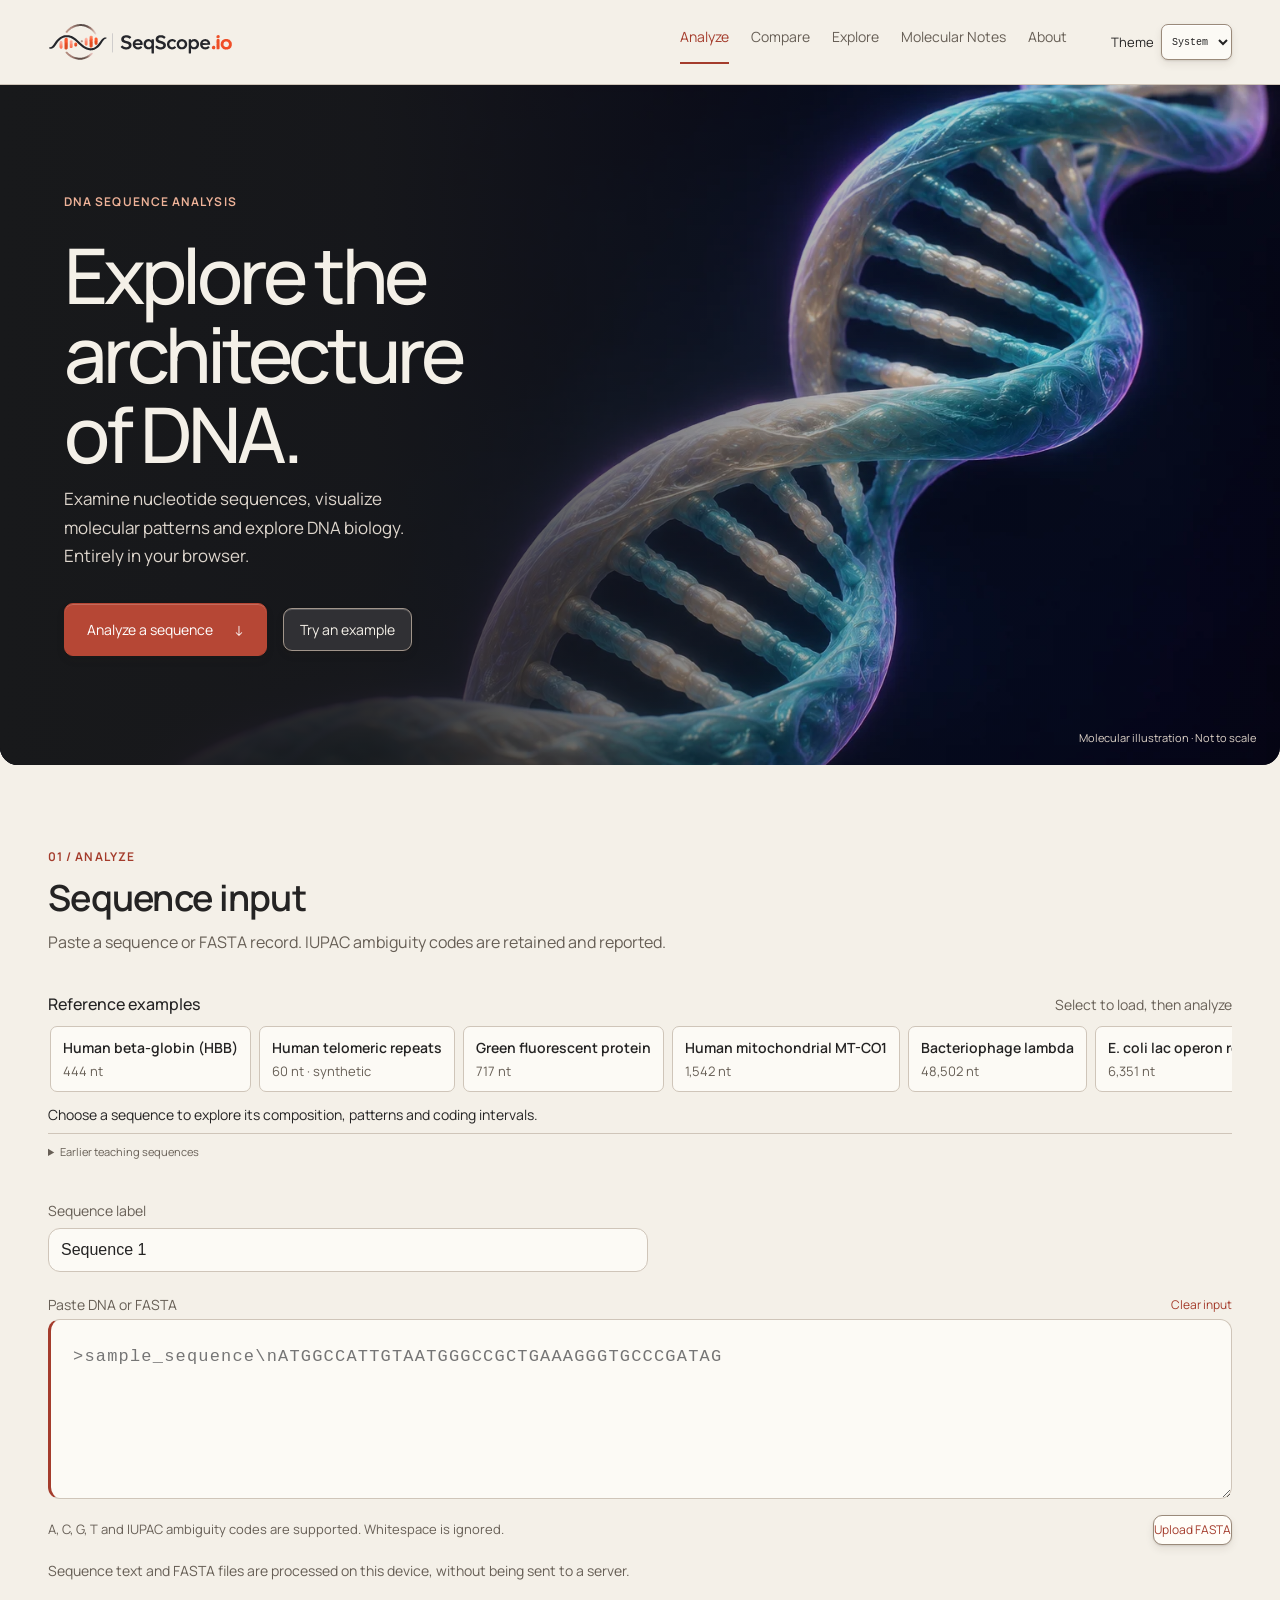
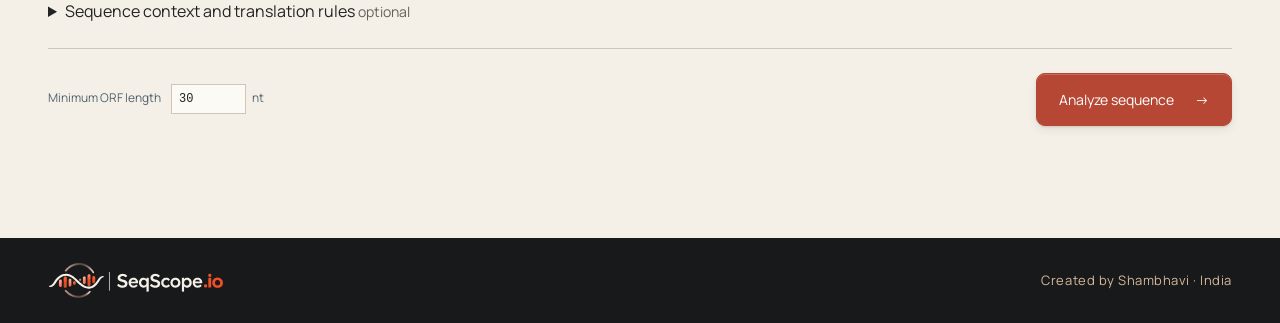
==== commit cdddbe86: "Rebrand SeqScope.io with the supplied identity and preserve scientific behavior" ====
--- a/index.html
+++ b/index.html
@@ -4,19 +4,19 @@
   <meta charset="utf-8">
   <meta name="viewport" content="width=device-width, initial-scale=1">
   <meta name="theme-color" content="#18191b">
-  <meta name="description" content="An interactive workspace for studying DNA through computational sequence analysis.">
-  <link rel="icon" href="assets/favicon.svg?v=final-2" type="image/svg+xml">
-  <link rel="alternate icon" href="assets/favicon.ico?v=approved-1">
-  <link rel="apple-touch-icon" sizes="180x180" href="assets/branding/apple-touch-icon.png">
-  <link rel="manifest" href="site.webmanifest">
-  <link rel="preload" as="image" href="assets/branding/seqscope-logo-print.svg">
-  <title>SeqScope | DNA Sequence Analysis</title>
+  <meta name="description" content="A Web-Based DNA Sequence Analysis and Molecular Biology Platform">
+  <link rel="icon" href="assets/favicon.svg?v=seqscope-io-20261127" type="image/svg+xml">
+  <link rel="alternate icon" href="assets/favicon.ico?v=seqscope-io-20261127">
+  <link rel="apple-touch-icon" sizes="180x180" href="assets/branding/apple-touch-icon.png?v=seqscope-io-20261127">
+  <link rel="manifest" href="site.webmanifest?v=seqscope-io-20261127">
+  <link rel="preload" as="image" href="assets/branding/seqscope-logo-print.svg?v=seqscope-io-20261127">
+  <title>SeqScope.io | DNA Sequence Analysis</title>
   <script src="src/theme.js?v=readiness-1"></script>
   <link rel="stylesheet" href="styles.css?v=20261106-4">
-<link rel="stylesheet" href="experience.css?v=1"><link rel="stylesheet" href="visual.css?v=release-2"><link rel="stylesheet" href="seqscope.css?v=verified-release-20261123"><meta property="og:title" content="SeqScope | DNA Sequence Analysis"><meta property="og:description" content="An interactive workspace for studying DNA through computational sequence analysis."><meta property="og:image" content="https://shambhavi-synapse.github.io/DNA-sequence-analyzer/assets/branding/seqscope-social.png"><meta name="twitter:card" content="summary_large_image"></head>
+<link rel="stylesheet" href="experience.css?v=1"><link rel="stylesheet" href="visual.css?v=release-2"><link rel="stylesheet" href="seqscope.css?v=seqscope-io-20261127"><meta property="og:title" content="SeqScope.io | DNA Sequence Analysis"><meta property="og:description" content="A Web-Based DNA Sequence Analysis and Molecular Biology Platform"><meta property="og:image" content="https://shambhavi-synapse.github.io/DNA-sequence-analyzer/assets/branding/seqscope-social.png?v=seqscope-io-20261127"><meta name="twitter:card" content="summary_large_image"></head>
 <body>
   <header class="topbar">
-    <a class="brand official-brand" href="#analyze" data-route-link="analyze" aria-label="SeqScope home"><img class="brand-light" src="assets/branding/seqscope-horizontal-light.svg?v=final-2" width="225" height="48" alt="SeqScope"><img class="brand-dark" src="assets/branding/seqscope-horizontal-dark.svg?v=final-2" width="225" height="48" alt="SeqScope"></a>
+    <a class="brand official-brand" href="#analyze" data-route-link="analyze" aria-label="SeqScope.io home"><img class="brand-light" src="assets/branding/seqscope-horizontal-light.svg?v=seqscope-io-20261127" width="1026" height="214" alt="SeqScope.io"><img class="brand-dark" src="assets/branding/seqscope-horizontal-dark.svg?v=seqscope-io-20261127" width="1026" height="214" alt="SeqScope.io"></a>
     <nav aria-label="Primary navigation"><a href="#analyze" data-route-link="analyze">Analyze</a><a href="#compare" data-route-link="compare">Compare</a><a href="#explore" data-route-link="explore">Explore</a><a href="#notes" data-route-link="notes">Molecular Notes</a><a href="#about" data-route-link="about">About</a></nav>
     <label class="theme-control" for="theme-select"><span>Theme</span><select id="theme-select" aria-label="Colour theme"><option value="system">System</option><option value="light">Light</option><option value="dark">Dark</option></select></label><span class="local-status"><i></i> LOCAL ANALYSIS</span>
   </header>
@@ -115,15 +115,15 @@
 <p>What I find most fascinating about life is how countless intricate processes work together, often in ways we barely notice. And the deeper we explore biology, the more remarkable it becomes that so much of this complexity is connected to something as fundamental as the information encoded in DNA.</p>
 <p>While exploring molecular biology, particularly DNA replication, transcription, protein synthesis, and genetic mutations, I began to recognize how much of it is rooted in understanding genetic information and the ways it is organized, interpreted, and expressed.</p>
 <p>This made me wonder whether I could create a tool capable of analyzing DNA sequences, identifying patterns, and translating coding regions into amino acid sequences.</p>
-<p>And that's how <strong>SeqScope</strong> came about.</p>
-<p><strong>SeqScope</strong> is an interactive project that brings together DNA sequence analysis, nucleotide composition, complementary strands, reading frames, protein translation, and sequence comparison, alongside molecular biology concepts and scientific resources for further exploration.</p>
+<p>And that's how <strong>SeqScope.io</strong> came about.</p>
+<p><strong>SeqScope.io</strong> is an interactive project that brings together DNA sequence analysis, nucleotide composition, complementary strands, reading frames, protein translation, and sequence comparison, alongside molecular biology concepts and scientific resources for further exploration.</p>
 <p>I hope you enjoy exploring it!</p>
-<p class="signature"><strong>Shambhavi Tiwari</strong><br><em>Creator of <strong>SeqScope</strong> · India</em></p></div></section>
+<p class="signature"><strong>Shambhavi Tiwari</strong><br><em>Creator of <strong>SeqScope.io</strong> · India</em></p></div></section>
     <section id="method" class="method"><p class="eyebrow">METHOD NOTE</p><p>Ambiguous IUPAC symbols remain in the sequence. Base percentages use only A/C/G/T as the denominator. Translation uses the selected NCBI table 1, 2, 5 or 11; ambiguous codons resolve only when every expansion gives the same residue. ORFs use the selected initiation rule and definite table-specific stops, include stop codons in length, and report 1-based inclusive input coordinates. Candidate ORFs are not validated genes.</p><p>AI tools assisted development and review. The deployed application does not use AI services, and user sequences remain in the browser.</p></section>
     </div>
   </main>
   <article id="print-report" class="print-report" aria-label="DNA Sequence Analysis Report"></article>
-  <footer><a class="footer-brand" href="#analyze" data-route-link="analyze" aria-label="SeqScope home"><img class="brand-light" src="assets/branding/seqscope-logo-light.svg" width="140" height="102" alt="SeqScope"><img class="brand-dark" src="assets/branding/seqscope-logo-dark.svg" width="140" height="102" alt="SeqScope"></a><span>Created by Shambhavi · India</span></footer>
-  <script type="module" src="src/app.js?v=verified-release-20261123"></script>
+  <footer><a class="footer-brand" href="#analyze" data-route-link="analyze" aria-label="SeqScope.io home"><img class="brand-light" src="assets/branding/seqscope-logo-light.svg?v=seqscope-io-20261127" width="1026" height="214" alt="SeqScope.io"><img class="brand-dark" src="assets/branding/seqscope-logo-dark.svg?v=seqscope-io-20261127" width="1026" height="214" alt="SeqScope.io"></a><span>Created by Shambhavi · India</span></footer>
+  <script type="module" src="src/app.js?v=seqscope-io-rebrand-20261127"></script>
 <script type="module" src="src/experience.js?v=refinement-1"></script></body>
 </html>
--- a/seqscope.css
+++ b/seqscope.css
@@ -1,4 +1,4 @@
-/* SeqScope: a warm, restrained instrument for inspecting sequences. */
+/* SeqScope.io: a warm, restrained instrument for inspecting sequences. */
 :root{--ink:#242323;--text:#242323;--canvas:#f4f0e8;--paper:#fcfaf5;--soft:#eae3d9;--line:#cfc5b9;--muted:#675f56;--accent:#a43c2c;--teal:#a43c2c;--slate:#746b64;--amber:#93601d;--base-a:#7754a3;--base-c:#326a8a;--base-g:#956018;--base-t:#b34232}
 :root[data-theme="dark"]{--ink:#f4f0e8;--text:#f4f0e8;--canvas:#18191b;--paper:#222326;--soft:#303135;--line:#555357;--muted:#c1b9b0;--accent:#f09376;--teal:#f09376;--slate:#c1b9b0;--amber:#dbb783;--base-a:#c6a3ef;--base-c:#8cc4e3;--base-g:#e5be74;--base-t:#f29a87}
 body{font-family:Arial,Helvetica,sans-serif;color:var(--text)}:focus-visible{outline:3px solid var(--accent);outline-offset:4px}a{color:var(--accent)}button,input,select,textarea{accent-color:var(--accent)}input,select,textarea{background:var(--paper);color:var(--text);border-color:var(--line)}.topbar{background:var(--canvas);color:var(--text);border-bottom:1px solid var(--line);gap:32px}.topbar nav a{color:var(--muted)}.topbar nav a:hover,.topbar nav a[aria-current=page]{color:var(--accent)}.theme-control,.theme-control select{color:var(--text)}.theme-control select{background:var(--paper);border:1px solid var(--line)}.brand{font-size:24px;letter-spacing:-.06em;font-weight:600;white-space:nowrap}.word-scope{font-weight:400}.brand-mark{width:42px;height:42px;overflow:visible;fill:none;stroke-width:2.7}.scope-sequence{stroke:currentColor}.scope-lens{stroke:var(--accent);transition:transform .3s ease}.brand:hover .scope-lens,.brand:focus-visible .scope-lens{transform:translateX(3px)}
@@ -259,7 +259,7 @@
 :root[data-theme=dark] .brand-light{display:none!important}
 :root[data-theme=dark] .brand-dark{display:block!important}
 .footer-brand{display:block;flex-shrink:0;line-height:0}
-.footer-brand img{display:block;width:128px;height:auto}
+.footer-brand img{display:block;width:176px;height:auto}
 footer{align-items:center;padding-top:24px;padding-bottom:24px}
 /* The footer has a dark canvas in both site themes. */
 footer .brand-light{display:none!important}footer .brand-dark{display:block!important}
@@ -267,7 +267,7 @@
 .genomic-body .concept-schematic{overflow-x:auto;overscroll-behavior-x:contain;padding-bottom:6px}
 .genomic-body .concept-schematic .atlas-specimen[width="640"]{min-width:600px}
 .hero-art figcaption{font-size:11px}
-@media(max-width:700px){.official-brand{min-width:0;width:158px}.official-brand img{width:158px}.theme-control{margin-left:auto}.footer-brand img{width:118px}.hero-art figcaption{font-size:10px}}
+@media(max-width:700px){.official-brand{min-width:0;width:158px}.official-brand img{width:158px}.theme-control{margin-left:auto}.footer-brand img{width:158px}.hero-art figcaption{font-size:10px}}
 @media(max-width:360px){.official-brand{width:145px}.official-brand img{width:145px}}
 @page{size:A4;margin:14mm 15mm 15mm}
 @media print{
@@ -275,8 +275,8 @@
  html,body{margin:0!important;padding:0!important;background:#fff!important;color:#202122!important;width:auto!important;min-width:0!important;font:10pt/1.5 Manrope,Arial,sans-serif}
  body>*:not(#print-report){display:none!important}
  #print-report{display:block!important;margin:0!important;padding:0!important;width:auto!important;max-width:none!important;color:#202122;background:#fff;animation:none!important}
- #print-report .report-header{display:grid;grid-template-columns:20mm minmax(0,1fr);gap:5mm;align-items:center;border-bottom:1.2px solid #d28a76;padding:0 0 3.5mm;margin:0 0 5mm;break-inside:avoid}
- #print-report .report-logo{width:20mm;height:auto;display:block}
+ #print-report .report-header{display:grid;grid-template-columns:42mm minmax(0,1fr);gap:5mm;align-items:center;border-bottom:1.2px solid #d28a76;padding:0 0 3.5mm;margin:0 0 5mm;break-inside:avoid}
+ #print-report .report-logo{width:42mm;height:auto;display:block}
  #print-report h1{font:720 21pt/1.15 Manrope,Arial,sans-serif;letter-spacing:-.035em;margin:0 0 1.5mm;color:#242426}
  #print-report h2{font:680 12.5pt/1.3 Manrope,Arial,sans-serif;letter-spacing:0;margin:5mm 0 2.2mm;break-after:avoid;color:#8d392d}
  #print-report h3{font:600 10pt/1.4 Manrope,Arial,sans-serif;letter-spacing:0;margin:4mm 0 2mm;break-after:avoid;color:#202122}
